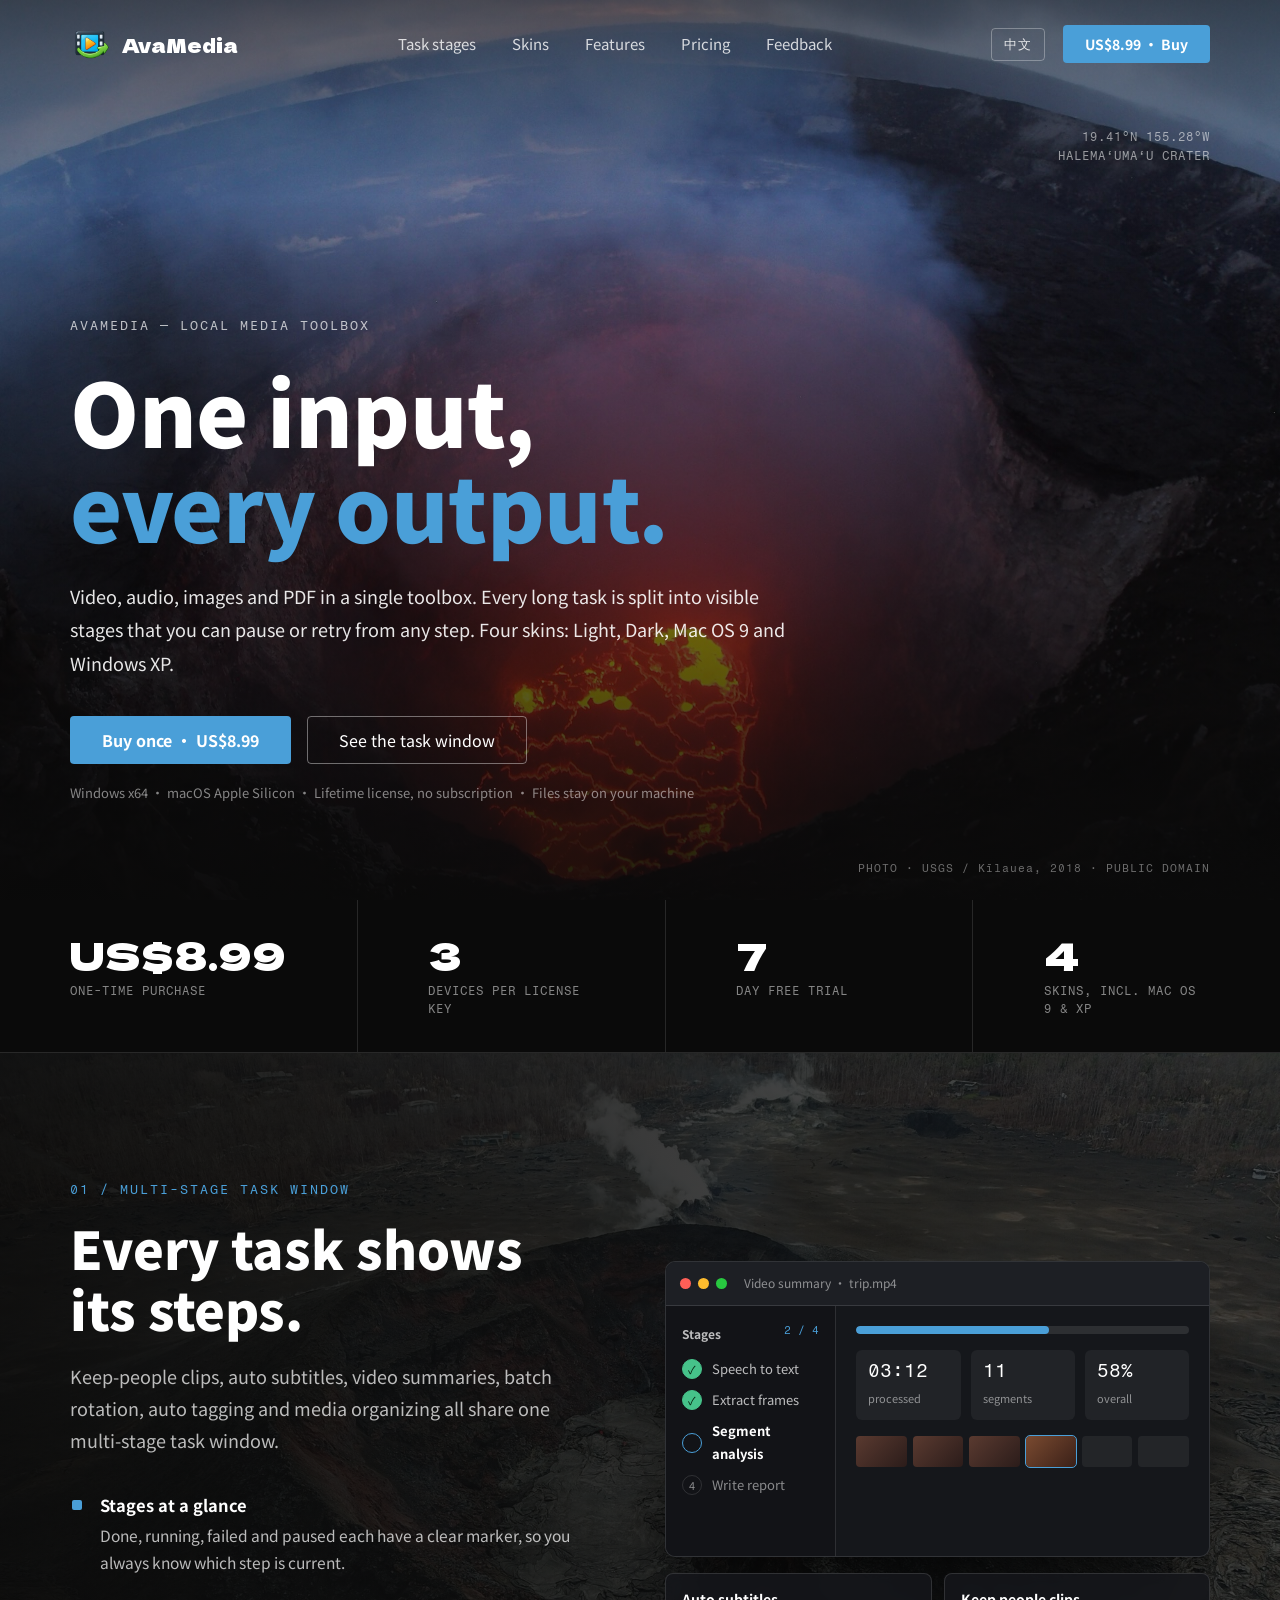
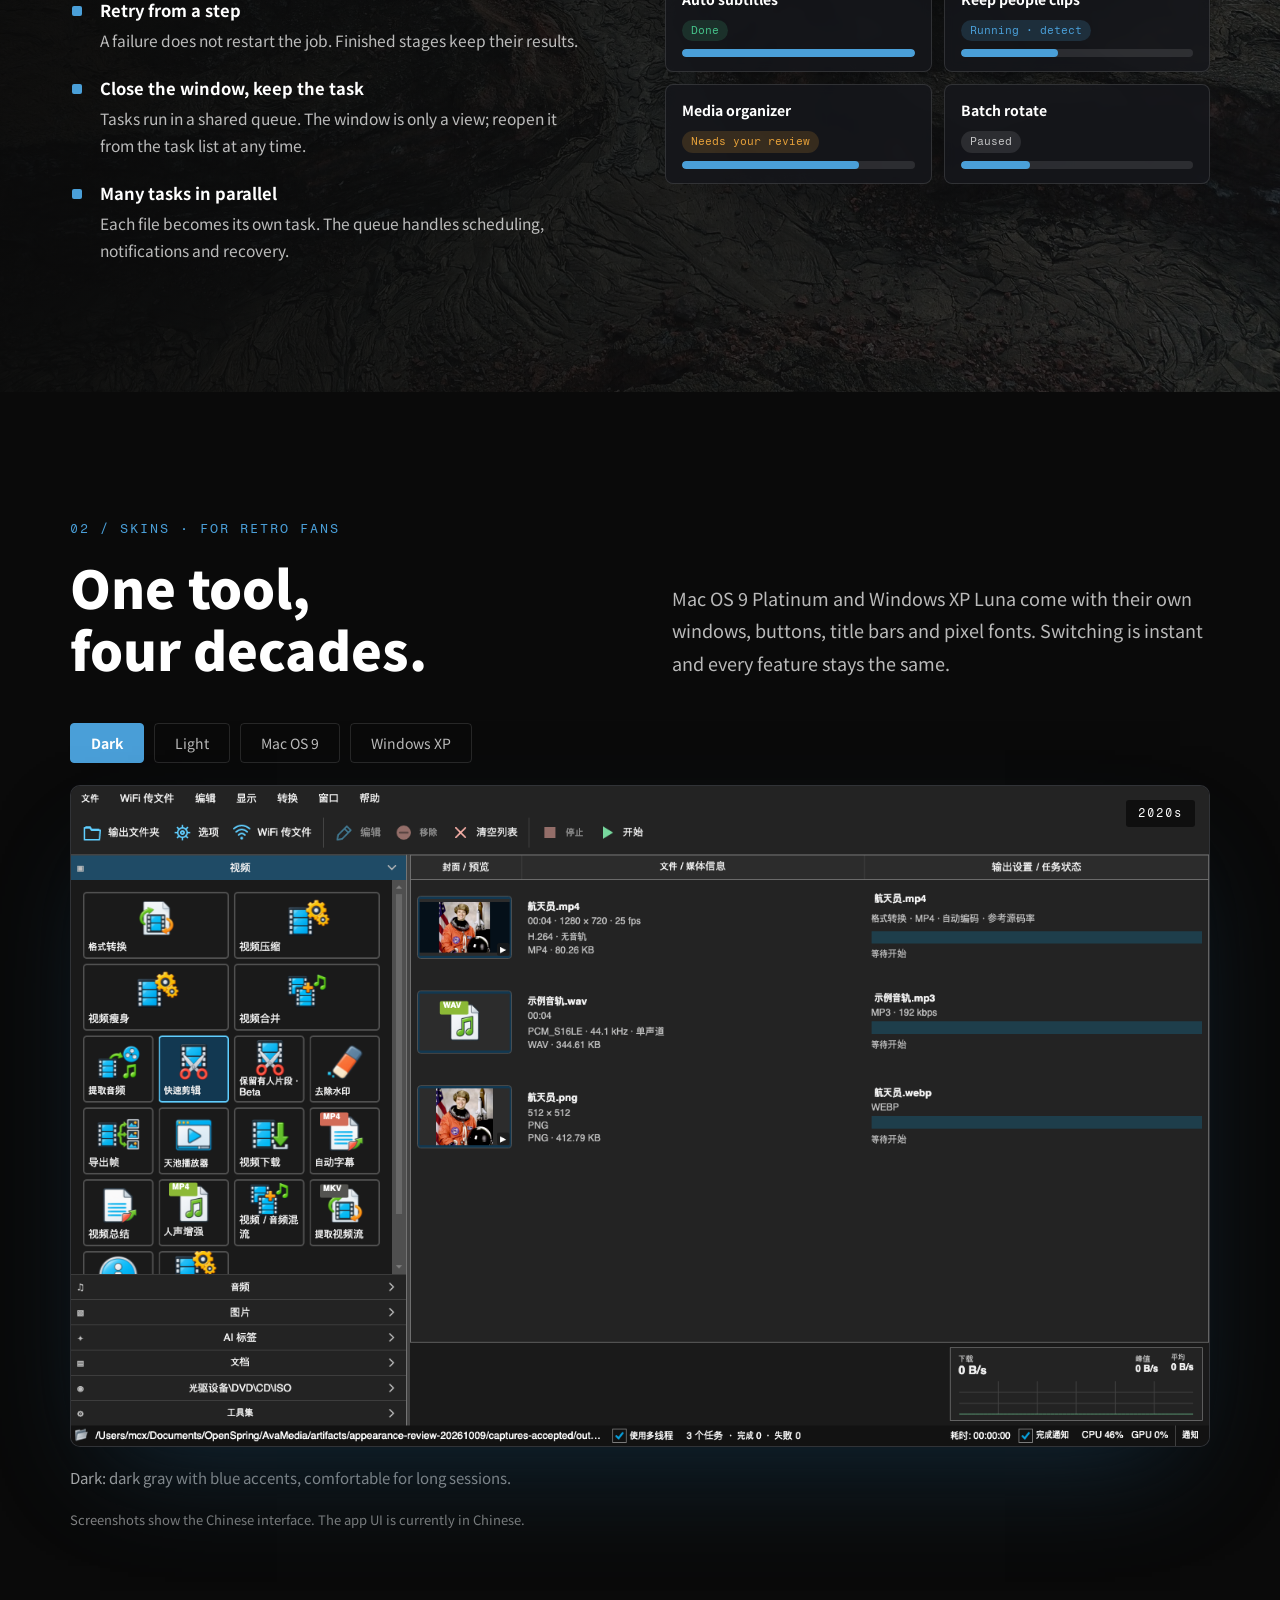
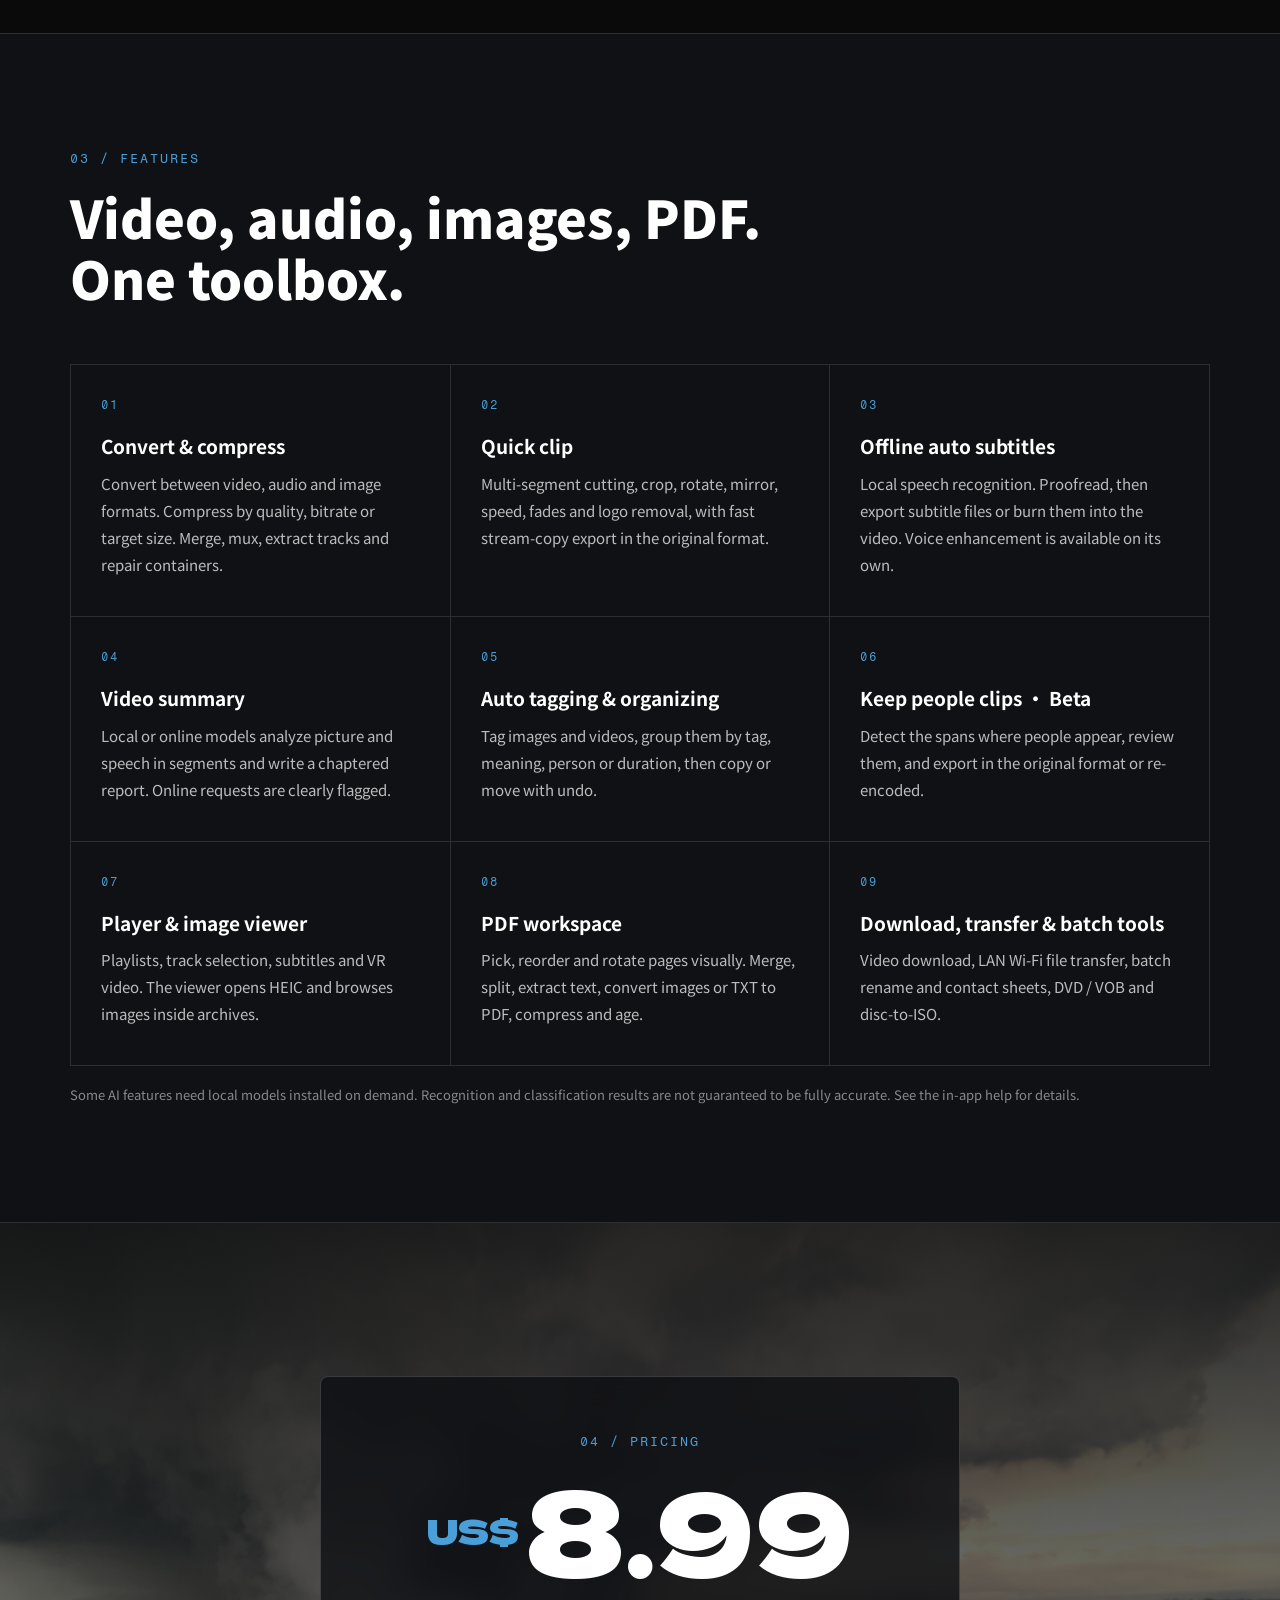
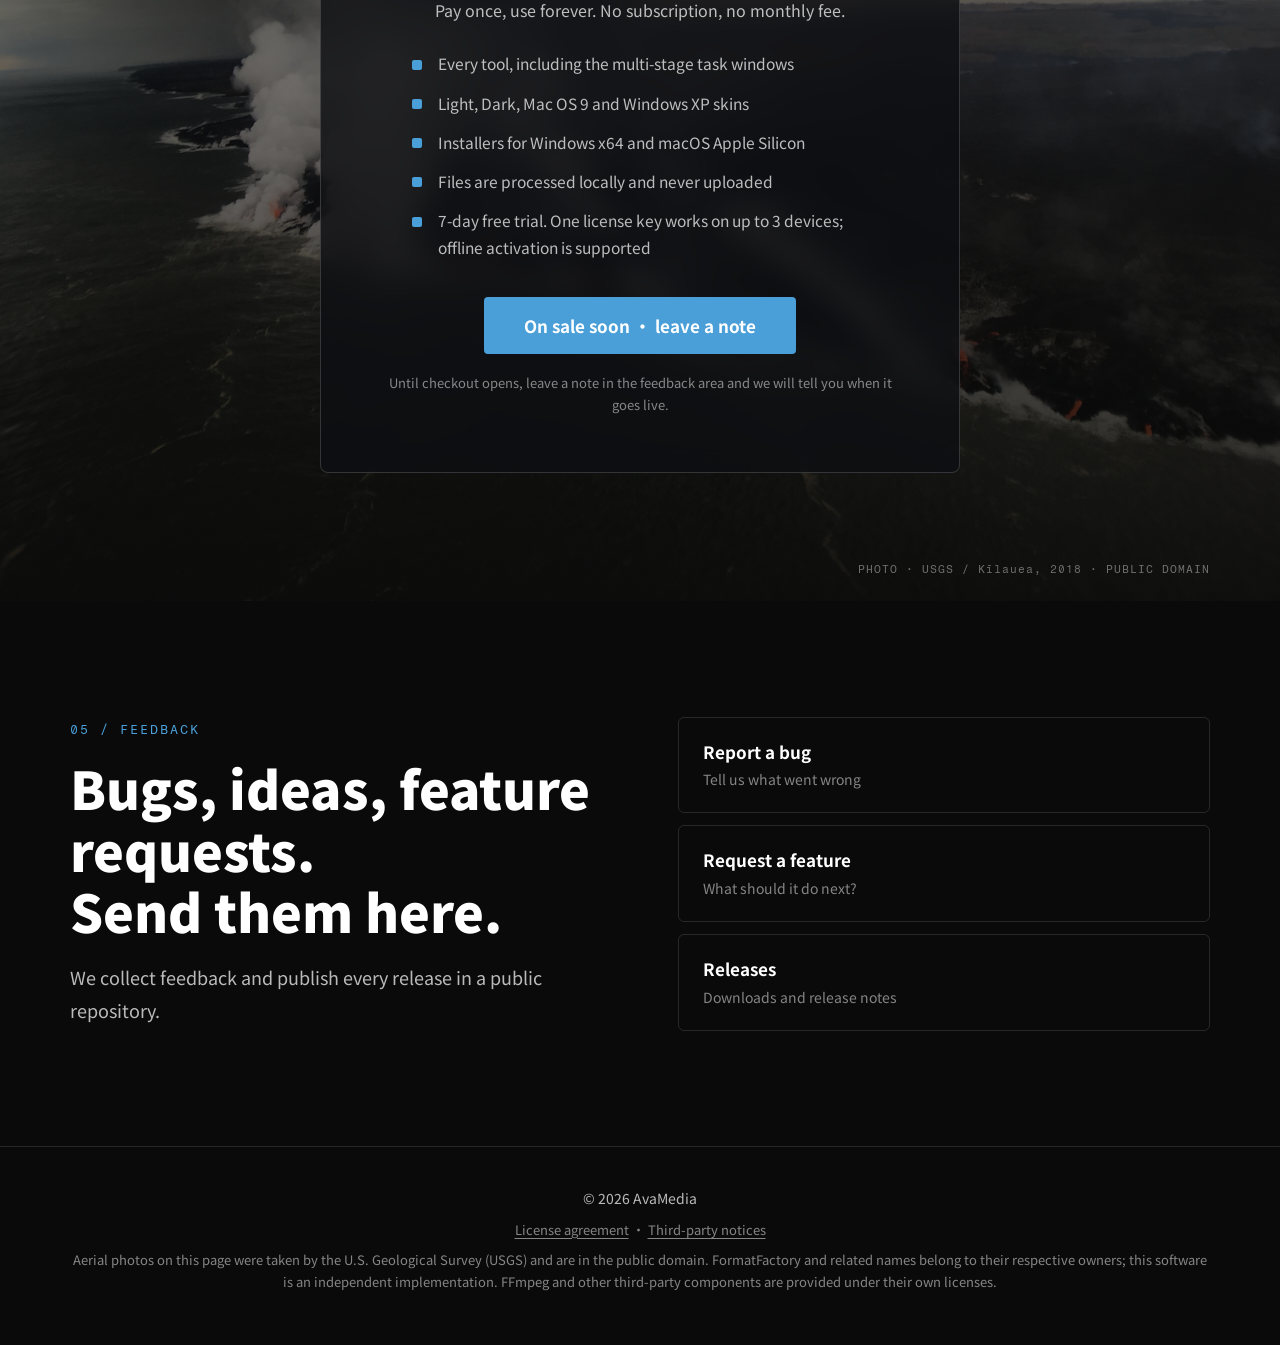
==== site/en/index.html @ 8e28cc76 "feat(site): add English page, language switch and Pages deploy notes Co-Authored-By: Claude Sonnet 5" ====
<!doctype html>
<html lang="en">
<head>
<meta charset="utf-8">
<meta name="viewport" content="width=device-width, initial-scale=1">
<meta name="theme-color" content="#0a0a0a">
<title>AvaMedia — A local media toolbox with multi-stage task windows and retro skins</title>
<meta name="description" content="Video, audio, image and PDF tools in one app. Every long task is a multi-stage window you can pause and retry. Four skins: Light, Dark, Mac OS 9 and Windows XP. One-time purchase, US$8.99.">
<meta property="og:title" content="AvaMedia — local media toolbox">
<meta property="og:description" content="Multi-stage task windows and four retro-friendly skins. One-time purchase, US$8.99.">
<meta property="og:locale" content="en_US">
<meta property="og:image" content="../media/volcano-crater.jpg">
<link rel="icon" type="image/png" href="../media/app-128.png">
<link rel="canonical" href="https://ava.xpai.uk/en/">
<link rel="alternate" hreflang="zh-CN" href="https://ava.xpai.uk/">
<link rel="alternate" hreflang="en" href="https://ava.xpai.uk/en/">
<link rel="alternate" hreflang="x-default" href="https://ava.xpai.uk/en/">
<link rel="preconnect" href="https://fonts.googleapis.com">
<link rel="preconnect" href="https://fonts.gstatic.com" crossorigin>
<link href="https://fonts.googleapis.com/css2?family=Dela+Gothic+One&family=Fragment+Mono&family=Noto+Sans+SC:wght@300..900&display=swap" rel="stylesheet">
<link rel="stylesheet" href="../style.css">
<script>document.documentElement.classList.add("js")</script>
</head>
<body class="en">

<header class="nav" id="nav">
  <a class="brand" href="#top" aria-label="AvaMedia">
    <img src="../media/app-128.png" width="40" height="40" alt="">
    <span>AvaMedia</span>
  </a>
  <nav aria-label="Main">
    <a href="#stages">Task stages</a>
    <a href="#skins">Skins</a>
    <a href="#features">Features</a>
    <a href="#buy">Pricing</a>
    <a href="#feedback">Feedback</a>
  </nav>
  <div class="nav-right"><a class="lang" href="../" data-lang="zh" hreflang="zh-CN" lang="zh-CN">中文</a><a class="btn small" href="#buy" data-buy>US$8.99 · Buy</a></div>
</header>

<main id="top">

<section class="hero" aria-labelledby="hero-title">
  <div class="hero-photo" role="img" aria-label="Aerial view of a lava lake inside Kīlauea's summit crater, Hawaii"></div>
  <div class="hero-scrim"></div>
  <p class="hero-coord" aria-hidden="true">19.41°N 155.28°W<br>HALEMA‘UMA‘U CRATER</p>
  <div class="hero-content">
    <p class="kicker">AVAMEDIA — LOCAL MEDIA TOOLBOX</p>
    <h1 id="hero-title">One input,<br><em>every output.</em></h1>
    <p class="hero-sub">Video, audio, images and PDF in a single toolbox. Every long task is split into visible stages that you can pause or retry from any step. Four skins: Light, Dark, Mac OS 9 and Windows XP.</p>
    <div class="cta">
      <a class="btn" href="#buy" data-buy>Buy once · US$8.99</a>
      <a class="btn ghost" href="#stages">See the task window</a>
    </div>
    <p class="fine">Windows x64 · macOS Apple Silicon · Lifetime license, no subscription · Files stay on your machine</p>
  </div>
  <p class="credit">PHOTO · USGS / Kīlauea, 2018 · PUBLIC DOMAIN</p>
</section>

<div class="facts" role="list">
  <div role="listitem"><b>US$8.99</b><span>ONE-TIME PURCHASE</span></div>
  <div role="listitem"><b>3</b><span>DEVICES PER LICENSE KEY</span></div>
  <div role="listitem"><b>7</b><span>DAY FREE TRIAL</span></div>
  <div role="listitem"><b>4</b><span>SKINS, INCL. MAC OS 9 &amp; XP</span></div>
</div>

<section id="stages" class="stages" aria-labelledby="stages-title">
  <div class="stages-photo" aria-hidden="true"></div>
  <div class="stages-scrim" aria-hidden="true"></div>
  <div class="wrap stages-grid">
    <div class="reveal">
      <p class="label">01 / Multi-stage task window</p>
      <h2 id="stages-title">Every task shows<br>its steps.</h2>
      <p class="lead">Keep-people clips, auto subtitles, video summaries, batch rotation, auto tagging and media organizing all share one multi-stage task window.</p>
      <ul class="ticks">
        <li><b>Stages at a glance</b>Done, running, failed and paused each have a clear marker, so you always know which step is current.</li>
        <li><b>Retry from a step</b>A failure does not restart the job. Finished stages keep their results.</li>
        <li><b>Close the window, keep the task</b>Tasks run in a shared queue. The window is only a view; reopen it from the task list at any time.</li>
        <li><b>Many tasks in parallel</b>Each file becomes its own task. The queue handles scheduling, notifications and recovery.</li>
      </ul>
    </div>
    <div class="reveal" aria-hidden="true">
      <div class="win dark-win">
        <div class="titlebar"><i></i><i></i><i></i><span>Video summary · trip.mp4</span></div>
        <div class="win-body">
          <aside>
            <b>Stages <em>2 / 4</em></b>
            <ol>
              <li class="done"><span>✓</span>Speech to text</li>
              <li class="done"><span>✓</span>Extract frames</li>
              <li class="run"><span class="spin"></span>Segment analysis</li>
              <li><span>4</span>Write report</li>
            </ol>
          </aside>
          <section>
            <div class="progress"><div style="width:58%"></div></div>
            <div class="stat-row"><div><b>03:12</b><small>processed</small></div><div><b>11</b><small>segments</small></div><div><b>58%</b><small>overall</small></div></div>
            <div class="frames"><i class="d"></i><i class="d"></i><i class="d"></i><i class="r"></i><i></i><i></i></div>
          </section>
        </div>
      </div>
      <div class="queue">
        <div><b>Auto subtitles</b><span class="pill ok">Done</span><div class="progress"><div style="width:100%"></div></div></div>
        <div><b>Keep people clips</b><span class="pill run">Running · detect</span><div class="progress"><div style="width:42%"></div></div></div>
        <div><b>Media organizer</b><span class="pill wait">Needs your review</span><div class="progress"><div style="width:76%"></div></div></div>
        <div><b>Batch rotate</b><span class="pill pause">Paused</span><div class="progress"><div style="width:30%"></div></div></div>
      </div>
    </div>
  </div>
</section>

<section id="skins" class="skins wrap" aria-labelledby="skins-title">
  <div class="skins-head reveal">
    <div>
      <p class="label">02 / Skins · for retro fans</p>
      <h2 id="skins-title">One tool,<br>four decades.</h2>
    </div>
    <p class="lead">Mac OS 9 Platinum and Windows XP Luna come with their own windows, buttons, title bars and pixel fonts. Switching is instant and every feature stays the same.</p>
  </div>
  <div class="tabs" role="tablist" aria-label="Interface skins">
    <button role="tab" id="tab-dark" aria-selected="true" aria-controls="skin-panel" data-skin="dark" data-alt="AvaMedia main window, Dark skin" data-era="2020s" data-cap="Dark: dark gray with blue accents, comfortable for long sessions.">Dark</button>
    <button role="tab" id="tab-light" aria-selected="false" aria-controls="skin-panel" tabindex="-1" data-skin="light" data-alt="AvaMedia main window, Light skin" data-era="2010s" data-cap="Light: a bright, clean modern interface.">Light</button>
    <button role="tab" id="tab-macos9" aria-selected="false" aria-controls="skin-panel" tabindex="-1" data-skin="macos9" data-alt="AvaMedia main window, Mac OS 9 Platinum skin" data-era="1999" data-cap="Mac OS 9 Platinum: striped title bars, square buttons and pixel fonts.">Mac OS 9</button>
    <button role="tab" id="tab-winxp" aria-selected="false" aria-controls="skin-panel" tabindex="-1" data-skin="winxp" data-alt="AvaMedia main window, Windows XP Luna skin" data-era="2001" data-cap="Windows XP Luna: blue title bars and rounded buttons.">Windows XP</button>
  </div>
  <div class="shot reveal" id="skin-panel" role="tabpanel" aria-labelledby="tab-dark" tabindex="0">
    <span class="era" id="skin-era">2020s</span>
    <img id="skin-img" src="../media/main-dark.png" width="1440" height="836" alt="AvaMedia main window, Dark skin" loading="lazy">
  </div>
  <p class="caption" id="skin-cap" aria-live="polite">Dark: dark gray with blue accents, comfortable for long sessions.</p>
  <p class="fine">Screenshots show the Chinese interface. The app UI is currently in Chinese.</p>
</section>

<section id="features" class="features" aria-labelledby="features-title">
  <div class="wrap">
    <div class="reveal">
      <p class="label">03 / Features</p>
      <h2 id="features-title">Video, audio, images, PDF.<br>One toolbox.</h2>
    </div>
    <div class="grid">
      <article class="reveal"><span>01</span><h3>Convert &amp; compress</h3><p>Convert between video, audio and image formats. Compress by quality, bitrate or target size. Merge, mux, extract tracks and repair containers.</p></article>
      <article class="reveal"><span>02</span><h3>Quick clip</h3><p>Multi-segment cutting, crop, rotate, mirror, speed, fades and logo removal, with fast stream-copy export in the original format.</p></article>
      <article class="reveal"><span>03</span><h3>Offline auto subtitles</h3><p>Local speech recognition. Proofread, then export subtitle files or burn them into the video. Voice enhancement is available on its own.</p></article>
      <article class="reveal"><span>04</span><h3>Video summary</h3><p>Local or online models analyze picture and speech in segments and write a chaptered report. Online requests are clearly flagged.</p></article>
      <article class="reveal"><span>05</span><h3>Auto tagging &amp; organizing</h3><p>Tag images and videos, group them by tag, meaning, person or duration, then copy or move with undo.</p></article>
      <article class="reveal"><span>06</span><h3>Keep people clips · Beta</h3><p>Detect the spans where people appear, review them, and export in the original format or re-encoded.</p></article>
      <article class="reveal"><span>07</span><h3>Player &amp; image viewer</h3><p>Playlists, track selection, subtitles and VR video. The viewer opens HEIC and browses images inside archives.</p></article>
      <article class="reveal"><span>08</span><h3>PDF workspace</h3><p>Pick, reorder and rotate pages visually. Merge, split, extract text, convert images or TXT to PDF, compress and age.</p></article>
      <article class="reveal"><span>09</span><h3>Download, transfer &amp; batch tools</h3><p>Video download, LAN Wi-Fi file transfer, batch rename and contact sheets, DVD / VOB and disc-to-ISO.</p></article>
    </div>
    <p class="fine">Some AI features need local models installed on demand. Recognition and classification results are not guaranteed to be fully accurate. See the in-app help for details.</p>
  </div>
</section>

<section id="buy" class="buy" aria-labelledby="buy-title">
  <div class="buy-photo" aria-hidden="true"></div>
  <div class="buy-scrim" aria-hidden="true"></div>
  <div class="wrap">
    <div class="card reveal">
      <p class="label">04 / Pricing</p>
      <h2 id="buy-title" class="sr-only">Pricing</h2>
      <div class="price"><span>US$</span>8.99</div>
      <p class="price-note">Pay once, use forever. No subscription, no monthly fee.</p>
      <ul class="ticks narrow">
        <li>Every tool, including the multi-stage task windows</li>
        <li>Light, Dark, Mac OS 9 and Windows XP skins</li>
        <li>Installers for Windows x64 and macOS Apple Silicon</li>
        <li>Files are processed locally and never uploaded</li>
        <li>7-day free trial. One license key works on up to 3 devices; offline activation is supported</li>
      </ul>
      <div class="cta"><a class="btn big" id="buy-btn" href="https://github.com/mcxen/AvaRelease/issues/new/choose" data-buy>On sale soon · leave a note</a></div>
      <p class="fine">Until checkout opens, leave a note in the feedback area and we will tell you when it goes live.</p>
    </div>
  </div>
  <p class="credit">PHOTO · USGS / Kīlauea, 2018 · PUBLIC DOMAIN</p>
</section>

<section id="feedback" class="feedback wrap" aria-labelledby="feedback-title">
  <div class="reveal">
    <p class="label">05 / Feedback</p>
    <h2 id="feedback-title">Bugs, ideas, feature requests.<br>Send them here.</h2>
    <p class="lead">We collect feedback and publish every release in a public repository.</p>
  </div>
  <div class="links reveal">
    <a href="https://github.com/mcxen/AvaRelease/issues/new?template=bug_report.yml"><b>Report a bug</b><span>Tell us what went wrong</span></a>
    <a href="https://github.com/mcxen/AvaRelease/issues/new?template=feature_request.yml"><b>Request a feature</b><span>What should it do next?</span></a>
    <a href="https://github.com/mcxen/AvaRelease/releases"><b>Releases</b><span>Downloads and release notes</span></a>
  </div>
</section>

</main>

<footer>
  <p>© 2026 AvaMedia</p>
  <p class="fine"><a href="https://github.com/mcxen/AvaRelease/blob/main/EULA.md">License agreement</a> · <a href="https://github.com/mcxen/AvaRelease/blob/main/THIRD-PARTY-NOTICES.md">Third-party notices</a></p>
  <p class="fine">Aerial photos on this page were taken by the U.S. Geological Survey (USGS) and are in the public domain. FormatFactory and related names belong to their respective owners; this software is an independent implementation. FFmpeg and other third-party components are provided under their own licenses.</p>
</footer>

<script src="../site.js"></script>
</body>
</html>
---- site/style.css ----
:root{
  --bg:#0a0a0a;--bg2:#101114;--panel:#15171b;--line:rgba(255,255,255,.12);
  --text:#fff;--sub:rgba(255,255,255,.72);--dim:rgba(255,255,255,.5);
  --accent:#4a9fd8;--accent-d:#3b86bb;--ok:#46c28a;--warn:#e8a23a;
  --sans:"Noto Sans SC",-apple-system,BlinkMacSystemFont,"PingFang SC","Hiragino Sans GB","Microsoft YaHei",system-ui,sans-serif;
  --mono:"Fragment Mono",ui-monospace,"SF Mono",Menlo,Consolas,monospace;
  --display:"Dela Gothic One","Noto Sans SC",system-ui,sans-serif;
  --gutter:clamp(20px,5.5vw,80px);
}
*{box-sizing:border-box}
html{scroll-behavior:smooth;scroll-padding-top:72px}
body{margin:0;background:var(--bg);color:var(--text);font:16px/1.7 var(--sans);-webkit-font-smoothing:antialiased}
a{color:inherit;text-decoration:none}
img{max-width:100%;display:block}
.sr-only{position:absolute;width:1px;height:1px;overflow:hidden;clip:rect(0 0 0 0);white-space:nowrap}
.wrap{max-width:1280px;margin:0 auto;padding:0 var(--gutter)}
h1,h2,h3,p,ul,ol{margin:0}
h2{font-size:clamp(30px,4.2vw,52px);line-height:1.18;font-weight:900;letter-spacing:0}
h3{font-size:19px;line-height:1.4;font-weight:700}
.label{font:400 13px/1.4 var(--mono);letter-spacing:2px;color:var(--accent);text-transform:uppercase;margin-bottom:18px}
.lead{font-size:18px;line-height:1.8;color:var(--sub);margin-top:20px;max-width:640px}
.fine{font-size:13px;line-height:1.7;color:var(--dim);margin-top:18px}
.fine a{text-decoration:underline;text-underline-offset:3px}
a:focus-visible,button:focus-visible{outline:2px solid var(--accent);outline-offset:3px}

/* buttons */
.btn{display:inline-flex;align-items:center;justify-content:center;gap:8px;padding:16px 32px;border-radius:4px;background:var(--accent);color:#fff;font:700 16px/1 var(--sans);border:0;cursor:pointer;transition:background .15s,transform .15s}
.btn:hover{background:var(--accent-d)}
.btn:active{transform:translateY(1px)}
.btn.ghost{background:transparent;outline:1px solid rgba(255,255,255,.4);outline-offset:-1px;font-weight:400}
.btn.ghost:hover{background:rgba(255,255,255,.1)}
.btn.small{padding:12px 22px;font-size:14px}
.btn.big{padding:20px 40px;font-size:17px}
.cta{display:flex;flex-wrap:wrap;gap:16px;margin-top:36px}

/* nav */
.nav{position:fixed;inset:0 0 auto 0;z-index:20;height:88px;display:flex;align-items:center;justify-content:space-between;gap:24px;padding:0 var(--gutter);transition:background .25s,height .25s,backdrop-filter .25s}
.nav.solid{height:68px;background:rgba(10,10,10,.82);backdrop-filter:blur(14px);-webkit-backdrop-filter:blur(14px);border-bottom:1px solid var(--line)}
.brand{display:flex;align-items:center;gap:12px;font:400 19px/1 var(--display)}
.brand img{border-radius:9px}
.nav nav{display:flex;gap:36px}
.nav-right{display:flex;align-items:center;gap:18px}
.lang{font:400 13px/1 var(--mono);letter-spacing:1px;padding:9px 12px;border:1px solid rgba(255,255,255,.3);border-radius:4px;color:rgba(255,255,255,.85);transition:background .15s}
.lang:hover{background:rgba(255,255,255,.12)}
.nav nav a{font-size:15px;color:rgba(255,255,255,.8);transition:color .15s}
.nav nav a:hover{color:#fff}

/* hero */
.hero{position:relative;min-height:max(100vh,720px);display:flex;align-items:flex-end;overflow:hidden;isolation:isolate}
.hero-photo{position:absolute;inset:0;z-index:-3;background:#1a1114 url("media/volcano-crater.jpg") center 60%/cover no-repeat;animation:drift 28s ease-in-out infinite alternate}
.hero-scrim{position:absolute;inset:0;z-index:-2;background:linear-gradient(180deg,rgba(10,10,10,.55) 0%,rgba(10,10,10,0) 22%,rgba(10,10,10,.4) 50%,rgba(10,10,10,.92) 100%)}
@keyframes drift{from{transform:scale(1.04)}to{transform:scale(1.12) translate(-1.2%,-1%)}}
.hero-content{width:100%;max-width:1280px;margin:0 auto;padding:140px var(--gutter) 96px}
.kicker{font:400 13px/1.5 var(--mono);letter-spacing:2px;color:rgba(255,255,255,.7)}
.en .hero h1{font-size:clamp(44px,7.4vw,88px);line-height:1.08;letter-spacing:-.5px}
.hero h1{margin-top:26px;font-size:clamp(46px,8vw,92px);line-height:1.12;font-weight:900}
.hero h1 em{font-style:normal;color:var(--accent)}
.hero-sub{margin-top:28px;max-width:720px;font-size:18px;line-height:1.85;color:rgba(255,255,255,.9)}
.hero-coord{position:absolute;top:128px;right:var(--gutter);text-align:right;font:400 12px/1.6 var(--mono);color:rgba(255,255,255,.55);letter-spacing:1px}
.credit{position:absolute;right:var(--gutter);bottom:24px;font:400 11px/1.4 var(--mono);letter-spacing:1px;color:rgba(255,255,255,.4)}

/* facts */
.facts{display:grid;grid-template-columns:repeat(4,1fr);border-bottom:1px solid var(--line);background:var(--bg)}
.facts>div{padding:34px var(--gutter);border-left:1px solid var(--line);display:flex;flex-direction:column;gap:6px}
.facts>div:first-child{border-left:0}
.facts b{font:400 clamp(26px,3vw,38px)/1.1 var(--display);color:#fff}
.facts span{font:400 12px/1.5 var(--mono);letter-spacing:1px;color:var(--dim)}

/* stages */
.stages{position:relative;padding:clamp(80px,10vw,150px) 0;overflow:hidden;isolation:isolate}
.stages-photo{position:absolute;inset:0;z-index:-2;background:#201a18 url("media/volcano-cone.jpg") center/cover no-repeat}
.stages-scrim{position:absolute;inset:0;z-index:-1;background:linear-gradient(90deg,rgba(10,10,10,.94) 0%,rgba(10,10,10,.82) 45%,rgba(10,10,10,.66) 100%)}
.stages-grid{display:grid;grid-template-columns:1fr 1.05fr;gap:clamp(36px,6vw,88px);align-items:center}
.ticks{list-style:none;padding:0;margin-top:34px;display:grid;gap:20px}
.ticks li{position:relative;padding-left:30px;color:var(--sub);font-size:15.5px;line-height:1.75}
.ticks li::before{content:"";position:absolute;left:2px;top:.62em;width:10px;height:10px;border-radius:2px;background:var(--accent)}
.ticks b{display:block;color:#fff;font-size:16.5px;margin-bottom:2px}
.ticks.narrow{gap:12px;margin-top:26px}
.ticks.narrow li{padding-left:28px}

/* css window mock */
.win{border-radius:10px;overflow:hidden;background:var(--panel);border:1px solid var(--line);box-shadow:0 40px 90px -30px rgba(0,0,0,.9)}
.titlebar{display:flex;align-items:center;gap:7px;padding:11px 14px;background:#1d1f24;border-bottom:1px solid var(--line);font-size:12px;color:var(--dim)}
.titlebar i{width:11px;height:11px;border-radius:50%;background:#ff5f57}
.titlebar i:nth-child(2){background:#febc2e}
.titlebar i:nth-child(3){background:#28c840}
.titlebar span{margin-left:10px}
.win-body{display:grid;grid-template-columns:170px 1fr;min-height:250px}
.win-body aside{padding:18px 16px;border-right:1px solid var(--line);background:#121317}
.win-body aside b{display:flex;justify-content:space-between;font-size:12px;color:var(--sub);margin-bottom:14px}
.win-body aside em{font:400 11px var(--mono);font-style:normal;color:var(--accent)}
.win-body ol{list-style:none;padding:0;display:grid;gap:9px}
.win-body li{display:flex;align-items:center;gap:10px;font-size:13px;color:var(--dim)}
.win-body li span{flex:none;width:20px;height:20px;border-radius:50%;display:grid;place-items:center;font-size:11px;border:1px solid var(--line)}
.win-body li.done{color:var(--sub)}
.win-body li.done span{background:var(--ok);border-color:var(--ok);color:#06210f}
.win-body li.run{color:#fff;font-weight:700}
.win-body li.run span{border-color:var(--accent)}
.spin{width:10px;height:10px;border:2px solid var(--accent);border-top-color:transparent;border-radius:50%;animation:spin 1s linear infinite}
@keyframes spin{to{transform:rotate(360deg)}}
.win-body section{padding:20px;display:grid;gap:16px;align-content:start}
.progress{height:8px;border-radius:99px;background:rgba(255,255,255,.1);overflow:hidden}
.progress div{height:100%;border-radius:99px;background:var(--accent)}
.stat-row{display:grid;grid-template-columns:repeat(3,1fr);gap:10px}
.stat-row div{padding:10px 12px;border-radius:6px;background:rgba(255,255,255,.05)}
.stat-row b{display:block;font:400 19px/1.2 var(--mono)}
.stat-row small{color:var(--dim);font-size:11px}
.frames{display:grid;grid-template-columns:repeat(6,1fr);gap:6px}
.frames i{aspect-ratio:16/10;border-radius:4px;background:rgba(255,255,255,.06)}
.frames i.d{background:linear-gradient(135deg,#5a3a30,#2b1c1a)}
.frames i.r{background:linear-gradient(135deg,#7a4a30,#3a2018);outline:1px solid var(--accent)}
.queue{display:grid;grid-template-columns:1fr 1fr;gap:12px;margin-top:16px}
.queue>div{padding:14px 16px;border-radius:8px;background:rgba(21,23,27,.86);border:1px solid var(--line);display:grid;gap:8px;backdrop-filter:blur(6px);-webkit-backdrop-filter:blur(6px)}
.queue b{font-size:14px}
.pill{justify-self:start;padding:2px 9px;border-radius:99px;font:400 11px/1.6 var(--mono)}
.pill.ok{background:rgba(70,194,138,.16);color:var(--ok)}
.pill.run{background:rgba(74,159,216,.18);color:var(--accent)}
.pill.wait{background:rgba(232,162,58,.16);color:var(--warn)}
.pill.pause{background:rgba(255,255,255,.1);color:var(--sub)}

/* skins */
.skins{padding-top:clamp(80px,10vw,150px);padding-bottom:clamp(60px,8vw,110px)}
.skins-head{display:grid;grid-template-columns:1fr 1fr;gap:clamp(24px,5vw,72px);align-items:end}
.skins-head .lead{margin:0}
.tabs{display:flex;flex-wrap:wrap;gap:10px;margin:44px 0 22px}
.tabs button{font:400 14px/1 var(--sans);color:var(--sub);background:transparent;border:1px solid var(--line);border-radius:4px;padding:12px 20px;cursor:pointer;transition:all .15s}
.tabs button:hover{color:#fff;border-color:rgba(255,255,255,.4)}
.tabs button[aria-selected="true"]{background:var(--accent);border-color:var(--accent);color:#fff;font-weight:700}
.shot{position:relative;border-radius:10px;overflow:hidden;border:1px solid var(--line);box-shadow:0 50px 110px -40px rgba(74,159,216,.28),0 40px 90px -30px #000;background:var(--panel)}
.shot img{width:100%;height:auto}
.era{position:absolute;top:14px;right:14px;z-index:2;padding:5px 12px;border-radius:3px;background:rgba(10,10,10,.78);font:400 12px/1.4 var(--mono);letter-spacing:2px;color:#fff}
.caption{margin-top:18px;color:var(--sub);font-size:15px}

/* features */
.features{padding:clamp(70px,9vw,130px) 0;background:var(--bg2);border-top:1px solid var(--line);border-bottom:1px solid var(--line)}
.grid{display:grid;grid-template-columns:repeat(3,1fr);margin-top:56px;border-top:1px solid var(--line);border-left:1px solid var(--line)}
.grid article{padding:34px 30px 38px;border-right:1px solid var(--line);border-bottom:1px solid var(--line);transition:background .2s}
.grid article:hover{background:rgba(255,255,255,.03)}
.grid span{display:block;font:400 12px/1 var(--mono);letter-spacing:2px;color:var(--accent);margin-bottom:22px}
.grid p{margin-top:10px;color:var(--sub);font-size:15px;line-height:1.8}

/* buy */
.buy{position:relative;padding:clamp(90px,12vw,170px) 0 clamp(80px,10vw,130px);overflow:hidden;isolation:isolate}
.buy-photo{position:absolute;inset:0;z-index:-2;background:#1a1d1f url("media/volcano-coast.jpg") center/cover no-repeat}
.buy-scrim{position:absolute;inset:0;z-index:-1;background:linear-gradient(180deg,rgba(10,10,10,.88) 0%,rgba(10,10,10,.55) 45%,rgba(10,10,10,.9) 100%)}
.card{max-width:640px;margin:0 auto;padding:clamp(30px,5vw,56px);border-radius:8px;background:rgba(14,15,18,.78);border:1px solid rgba(255,255,255,.16);backdrop-filter:blur(14px);-webkit-backdrop-filter:blur(14px);text-align:center}
.card .ticks{text-align:left;max-width:460px;margin-left:auto;margin-right:auto}
.card .cta{justify-content:center}
.price{margin-top:6px;font:400 clamp(72px,12vw,116px)/1 var(--display);letter-spacing:-1px}
.price span{font-size:.3em;vertical-align:.95em;margin-right:6px;color:var(--accent)}
.price-note{margin-top:12px;color:var(--sub)}

/* feedback */
.feedback{display:grid;grid-template-columns:1fr 1fr;gap:clamp(30px,6vw,90px);align-items:center;padding-top:clamp(70px,9vw,130px);padding-bottom:clamp(70px,9vw,130px)}
.links{display:grid;gap:12px}
.links a{display:flex;flex-direction:column;gap:2px;padding:20px 24px;border:1px solid var(--line);border-radius:6px;transition:border-color .15s,background .15s}
.links a:hover{border-color:var(--accent);background:rgba(74,159,216,.08)}
.links b{font-size:17px}
.links span{font-size:14px;color:var(--dim)}

footer{padding:40px var(--gutter) 52px;border-top:1px solid var(--line);text-align:center;color:var(--sub);font-size:14px}
footer .fine{margin-top:8px}

/* reveal (only when JS is on) */
.js .reveal{opacity:0;transform:translateY(22px);transition:opacity .7s ease,transform .7s ease}
.js .reveal.in{opacity:1;transform:none}

@media (max-width:960px){
  .nav nav{display:none}
  .stages-grid,.skins-head,.feedback{grid-template-columns:1fr}
  .grid{grid-template-columns:repeat(2,1fr)}
  .facts{grid-template-columns:repeat(2,1fr)}
  .facts>div:nth-child(3){border-left:0}
  .facts>div:nth-child(n+3){border-top:1px solid var(--line)}
  .hero-coord{display:none}
}
@media (max-width:620px){
  .nav{height:72px}
  .grid{grid-template-columns:1fr}
  .win-body{grid-template-columns:1fr}
  .win-body aside{border-right:0;border-bottom:1px solid var(--line)}
  .queue{grid-template-columns:1fr}
  .btn{padding:15px 24px}
  .hero-content{padding-bottom:84px}
  .hero-photo{background-position:50% 100%}
  .credit{left:var(--gutter);right:auto}
}
@media (prefers-reduced-motion:reduce){
  html{scroll-behavior:auto}
  .hero-photo,.spin{animation:none}
  .js .reveal{opacity:1;transform:none;transition:none}
}
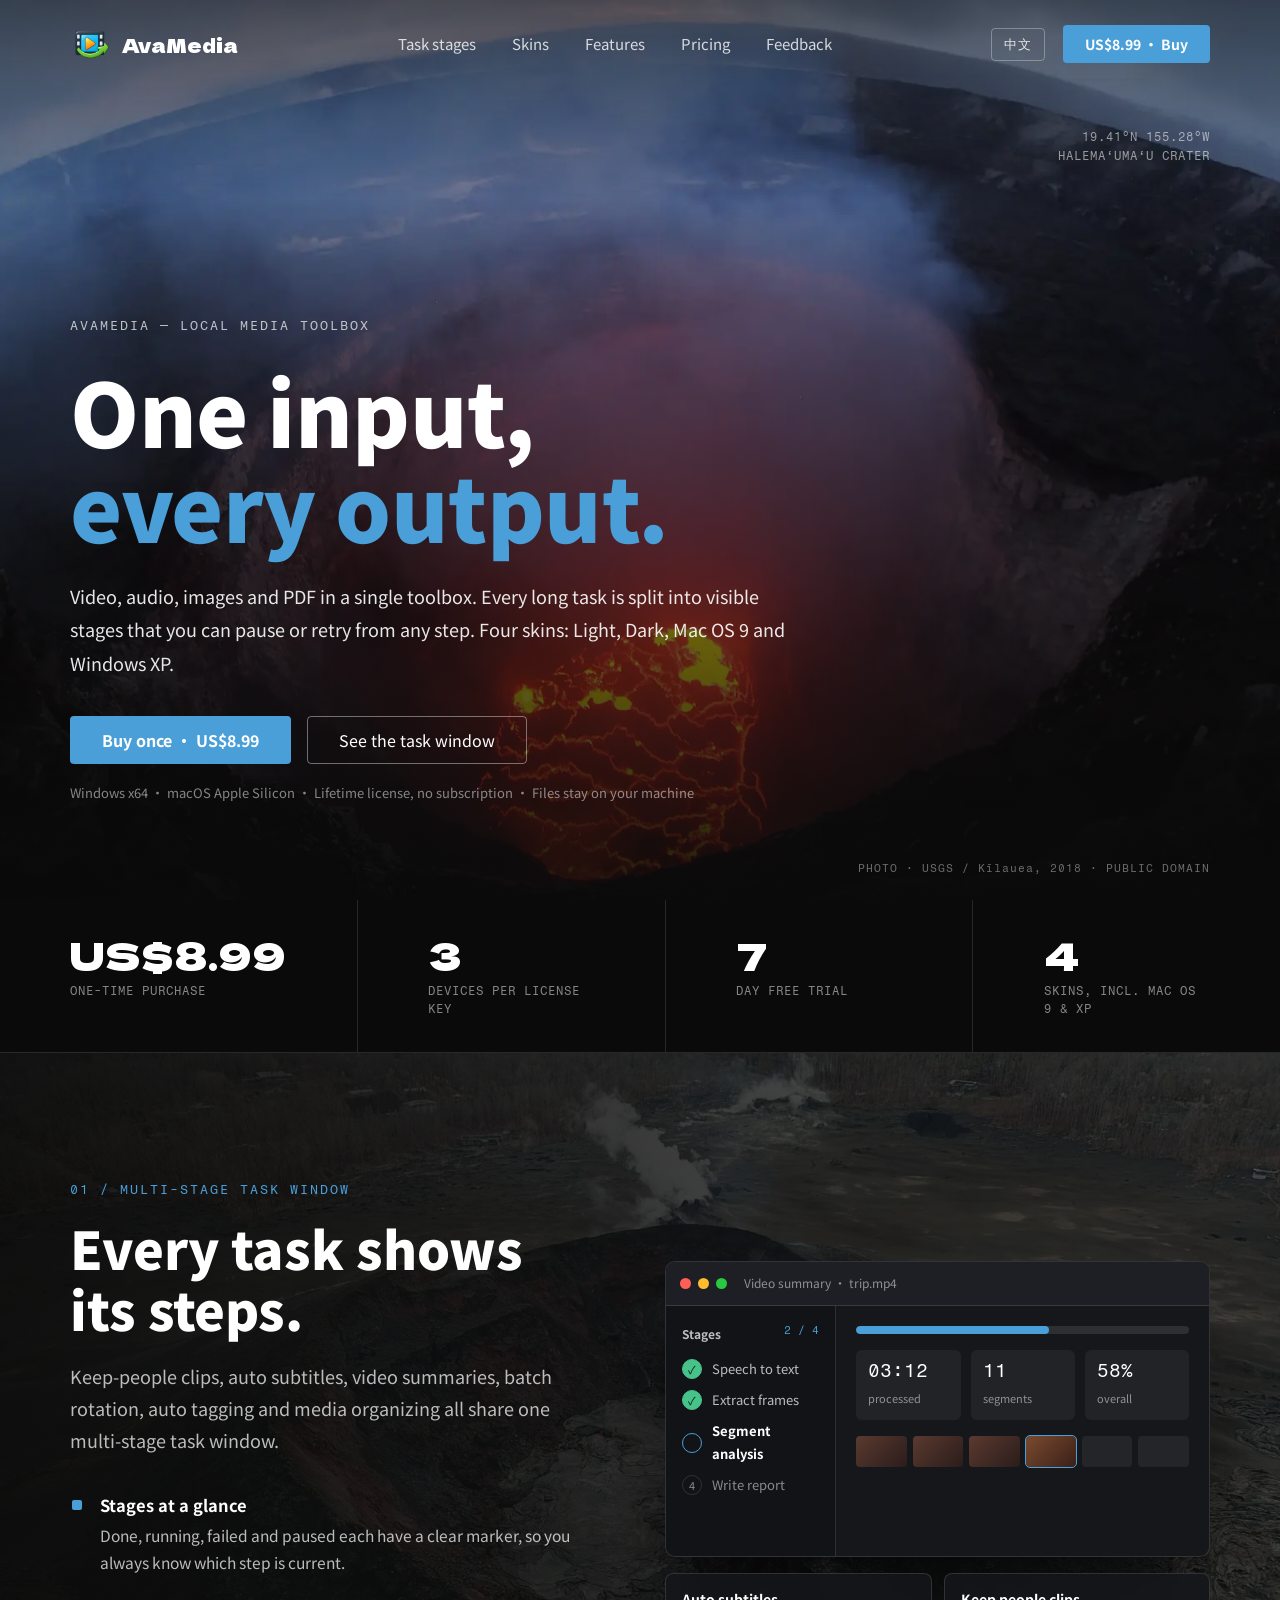
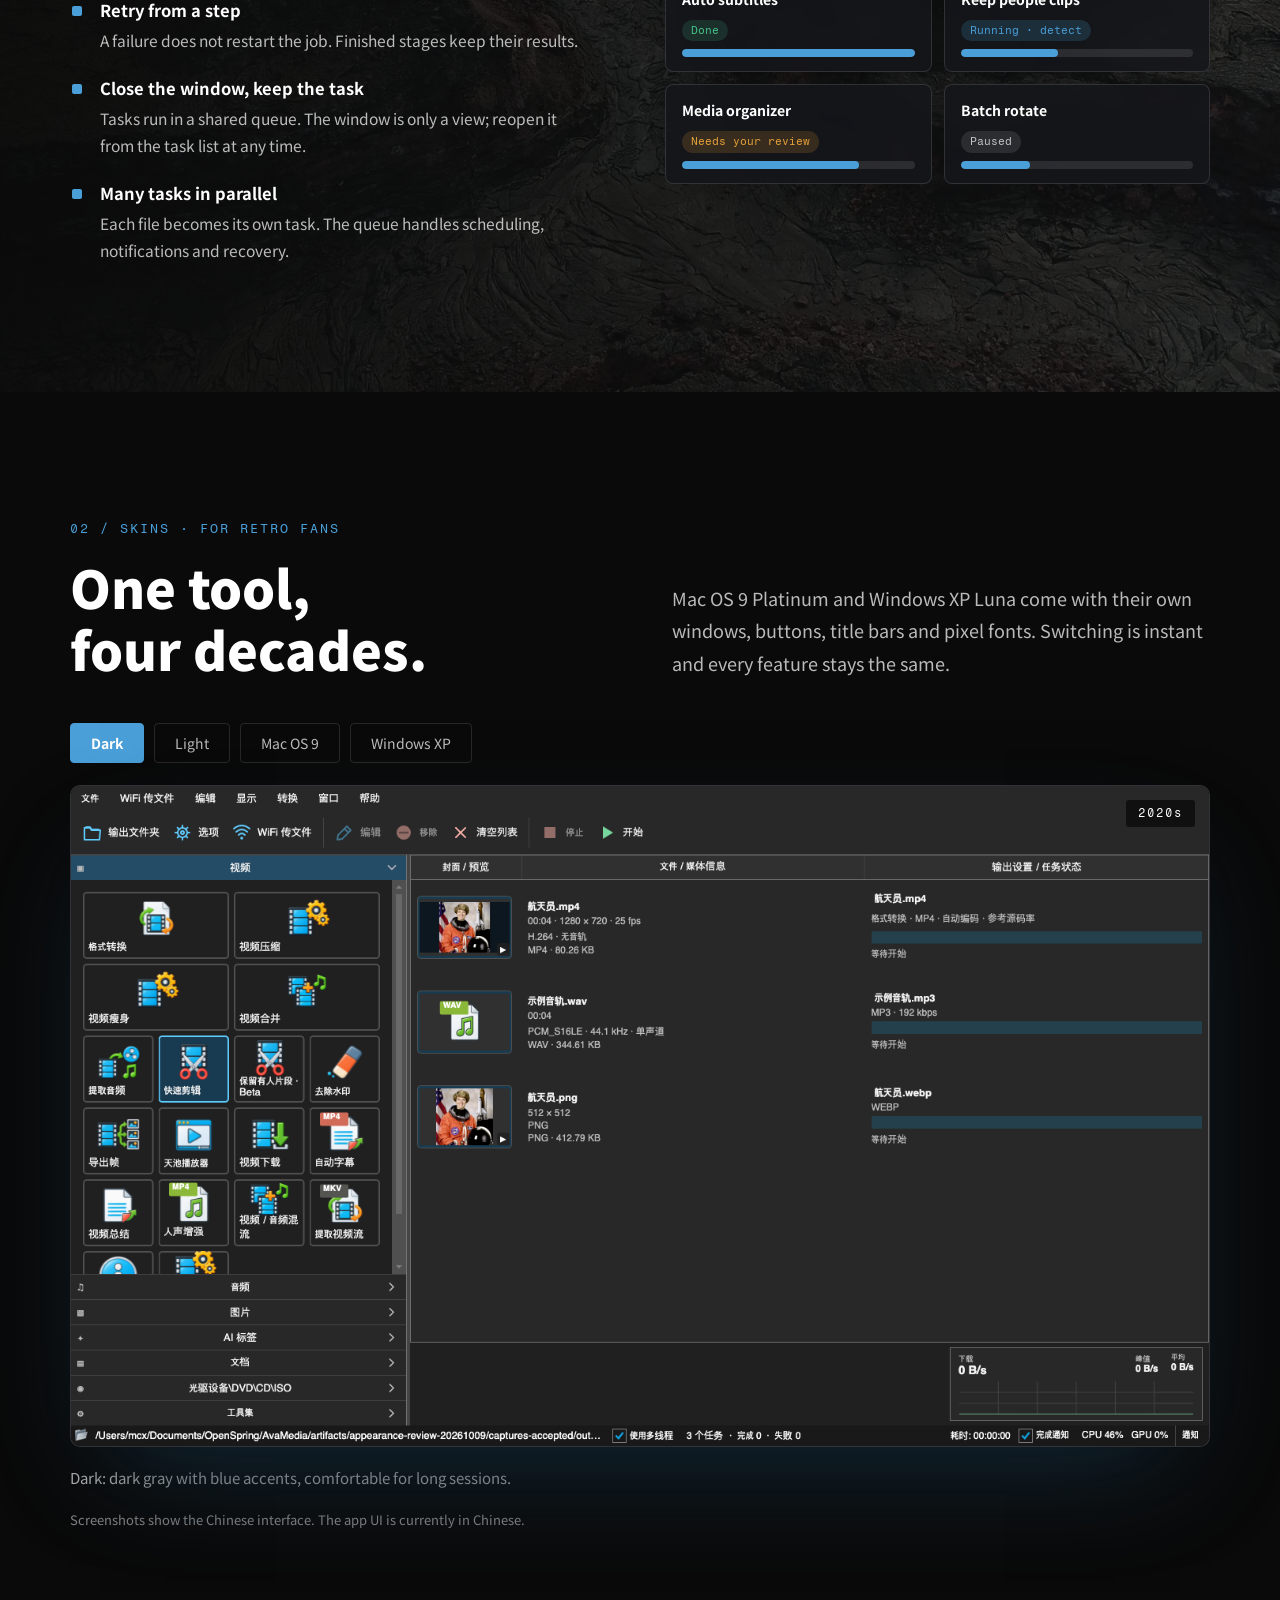
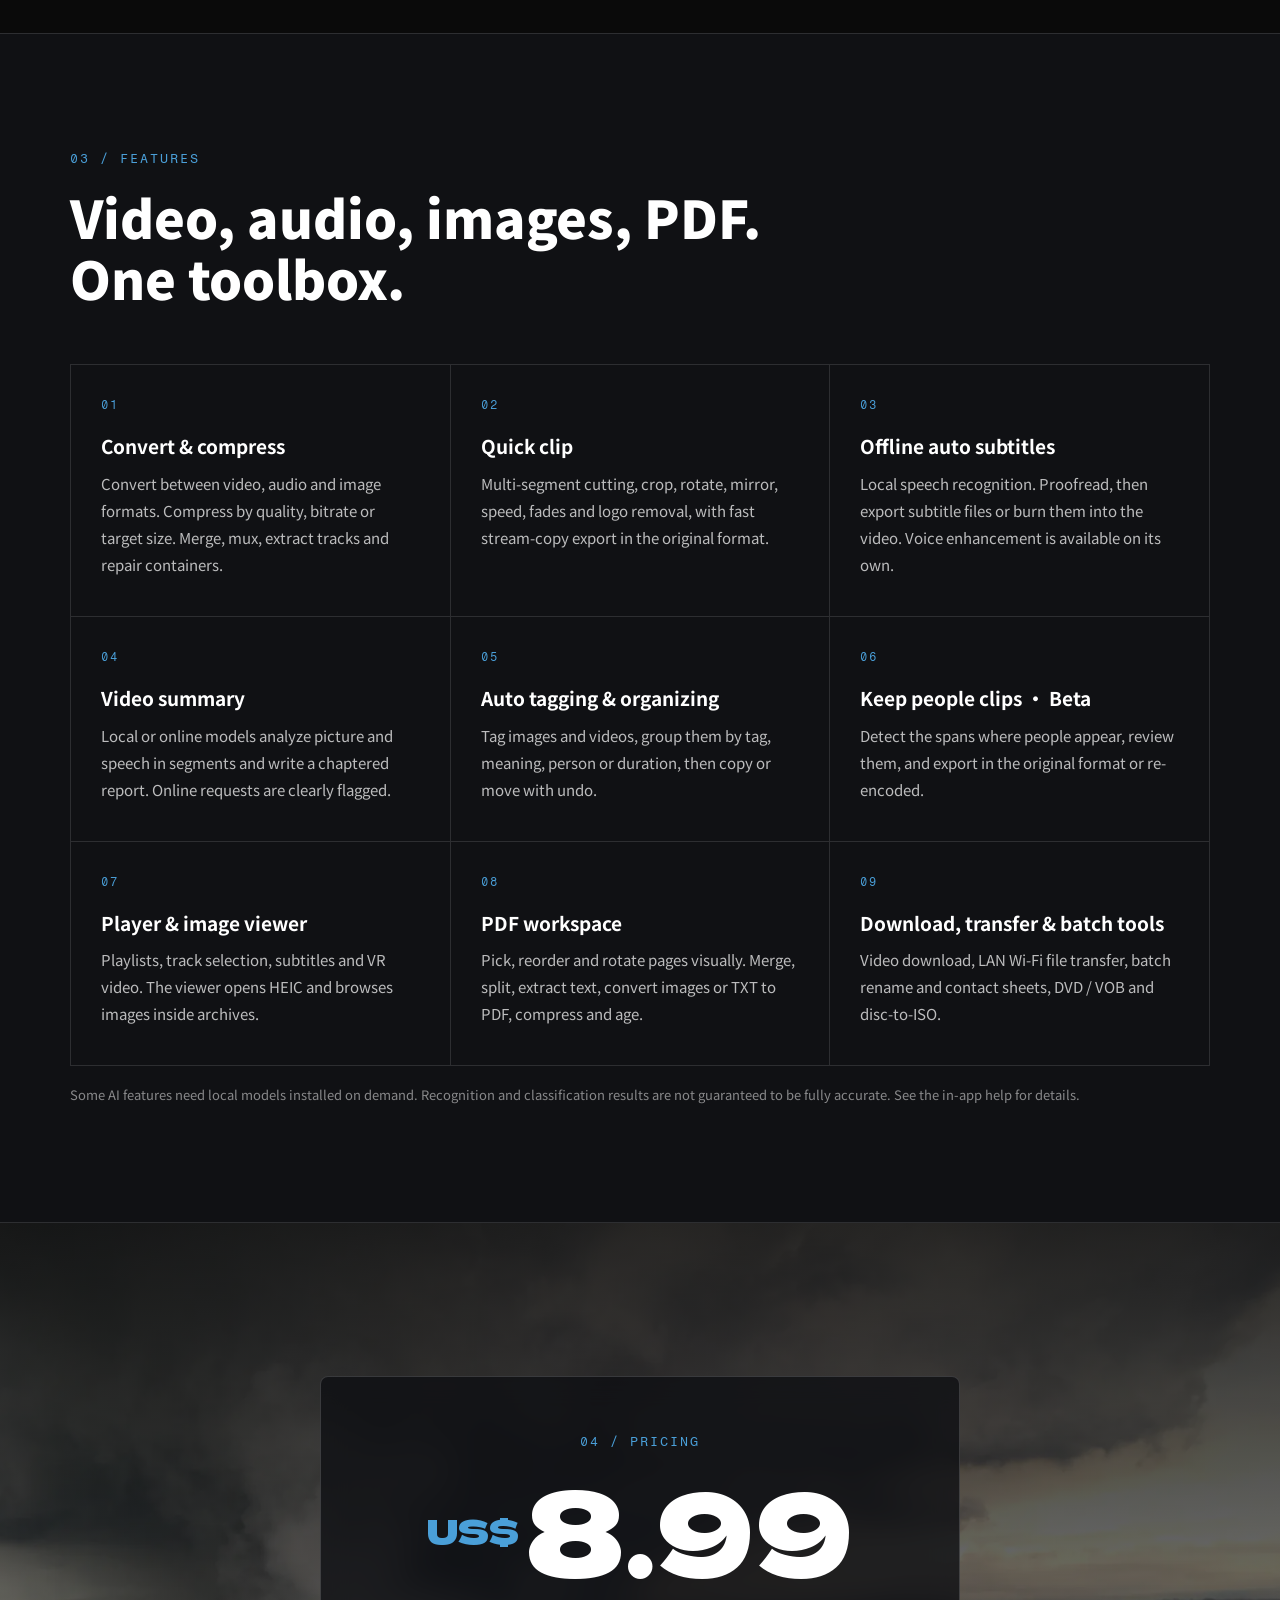
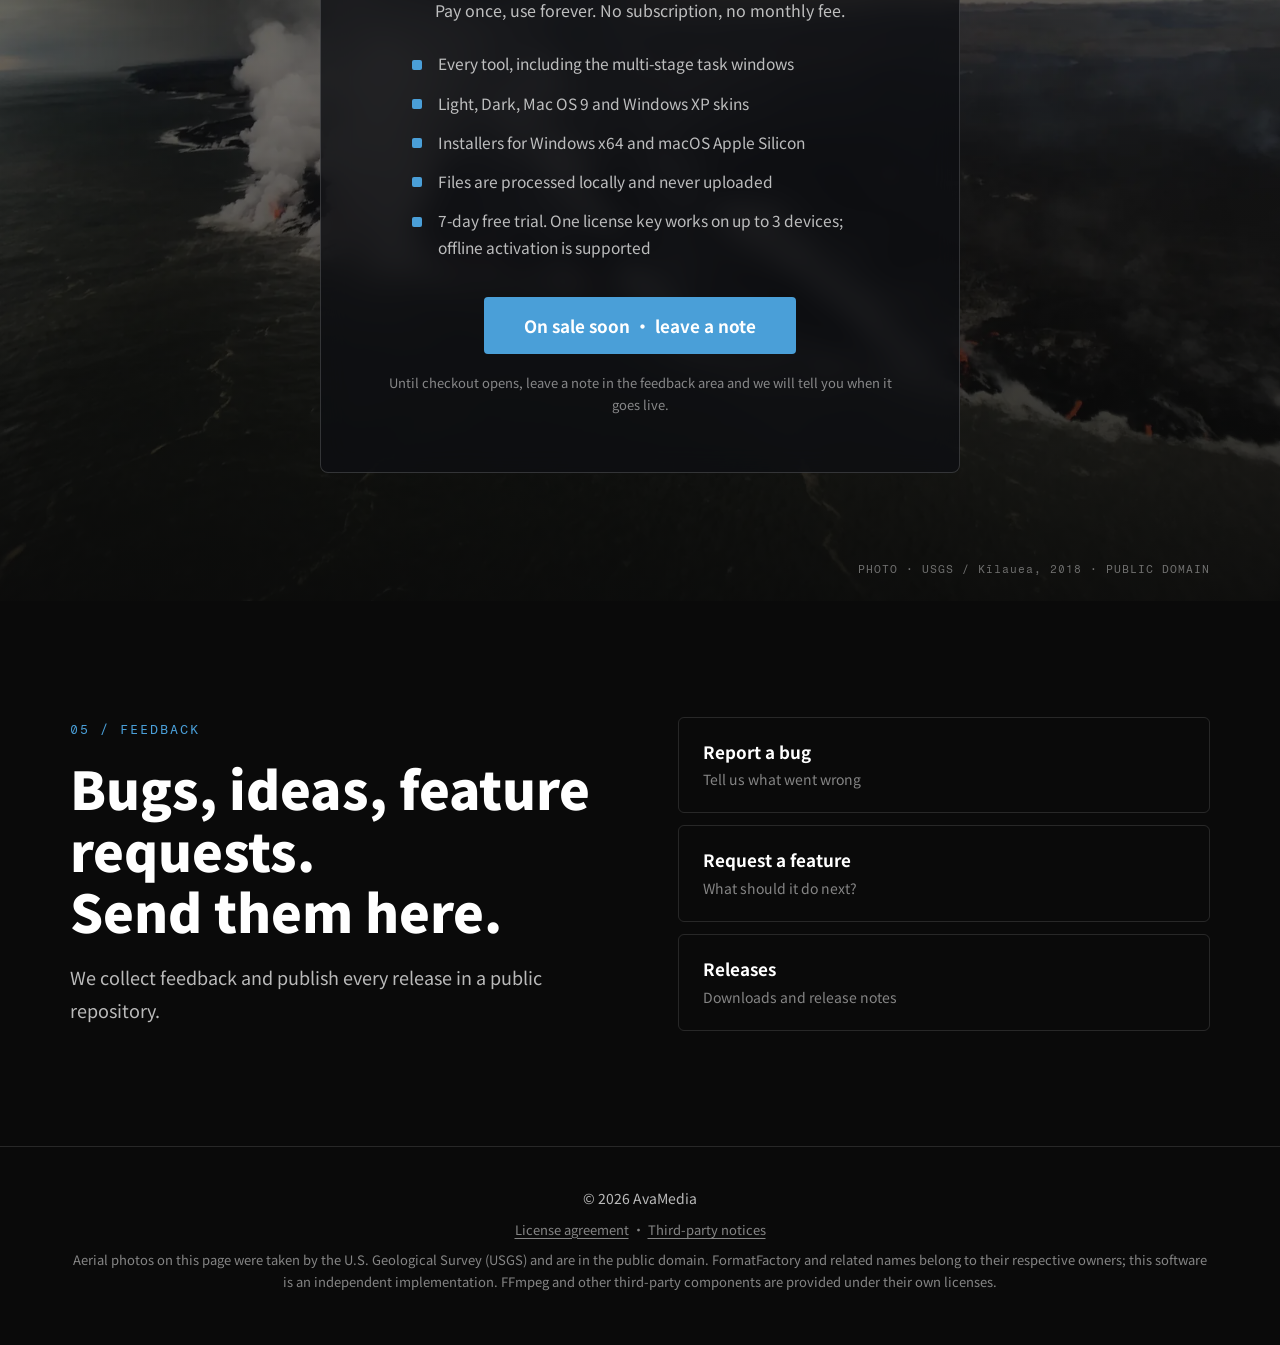
==== commit ea48e094: "perf(site): serve WebP images and cache media long-term Co-Authored-By: Claude Sonnet 5.5 <noreply@a" ====
--- a/site/en/index.html
+++ b/site/en/index.html
@@ -18,6 +18,7 @@
 <link rel="preconnect" href="https://fonts.googleapis.com">
 <link rel="preconnect" href="https://fonts.gstatic.com" crossorigin>
 <link href="https://fonts.googleapis.com/css2?family=Dela+Gothic+One&family=Fragment+Mono&family=Noto+Sans+SC:wght@300..900&display=swap" rel="stylesheet">
+<link rel="preload" as="image" href="../media/volcano-crater.webp" fetchpriority="high">
 <link rel="stylesheet" href="../style.css">
 <script>document.documentElement.classList.add("js")</script>
 </head>
@@ -125,7 +126,7 @@
   </div>
   <div class="shot reveal" id="skin-panel" role="tabpanel" aria-labelledby="tab-dark" tabindex="0">
     <span class="era" id="skin-era">2020s</span>
-    <img id="skin-img" src="../media/main-dark.png" width="1440" height="836" alt="AvaMedia main window, Dark skin" loading="lazy">
+    <img id="skin-img" src="../media/main-dark.webp" width="1440" height="836" alt="AvaMedia main window, Dark skin" loading="lazy">
   </div>
   <p class="caption" id="skin-cap" aria-live="polite">Dark: dark gray with blue accents, comfortable for long sessions.</p>
   <p class="fine">Screenshots show the Chinese interface. The app UI is currently in Chinese.</p>
--- a/site/style.css
+++ b/site/style.css
@@ -47,7 +47,7 @@
 
 /* hero */
 .hero{position:relative;min-height:max(100vh,720px);display:flex;align-items:flex-end;overflow:hidden;isolation:isolate}
-.hero-photo{position:absolute;inset:0;z-index:-3;background:#1a1114 url("media/volcano-crater.jpg") center 60%/cover no-repeat;animation:drift 28s ease-in-out infinite alternate}
+.hero-photo{position:absolute;inset:0;z-index:-3;background:#1a1114 url("media/volcano-crater.webp") center 60%/cover no-repeat;animation:drift 28s ease-in-out infinite alternate}
 .hero-scrim{position:absolute;inset:0;z-index:-2;background:linear-gradient(180deg,rgba(10,10,10,.55) 0%,rgba(10,10,10,0) 22%,rgba(10,10,10,.4) 50%,rgba(10,10,10,.92) 100%)}
 @keyframes drift{from{transform:scale(1.04)}to{transform:scale(1.12) translate(-1.2%,-1%)}}
 .hero-content{width:100%;max-width:1280px;margin:0 auto;padding:140px var(--gutter) 96px}
@@ -68,7 +68,7 @@
 
 /* stages */
 .stages{position:relative;padding:clamp(80px,10vw,150px) 0;overflow:hidden;isolation:isolate}
-.stages-photo{position:absolute;inset:0;z-index:-2;background:#201a18 url("media/volcano-cone.jpg") center/cover no-repeat}
+.stages-photo{position:absolute;inset:0;z-index:-2;background:#201a18 url("media/volcano-cone.webp") center/cover no-repeat}
 .stages-scrim{position:absolute;inset:0;z-index:-1;background:linear-gradient(90deg,rgba(10,10,10,.94) 0%,rgba(10,10,10,.82) 45%,rgba(10,10,10,.66) 100%)}
 .stages-grid{display:grid;grid-template-columns:1fr 1.05fr;gap:clamp(36px,6vw,88px);align-items:center}
 .ticks{list-style:none;padding:0;margin-top:34px;display:grid;gap:20px}
@@ -141,7 +141,7 @@
 
 /* buy */
 .buy{position:relative;padding:clamp(90px,12vw,170px) 0 clamp(80px,10vw,130px);overflow:hidden;isolation:isolate}
-.buy-photo{position:absolute;inset:0;z-index:-2;background:#1a1d1f url("media/volcano-coast.jpg") center/cover no-repeat}
+.buy-photo{position:absolute;inset:0;z-index:-2;background:#1a1d1f url("media/volcano-coast.webp") center/cover no-repeat}
 .buy-scrim{position:absolute;inset:0;z-index:-1;background:linear-gradient(180deg,rgba(10,10,10,.88) 0%,rgba(10,10,10,.55) 45%,rgba(10,10,10,.9) 100%)}
 .card{max-width:640px;margin:0 auto;padding:clamp(30px,5vw,56px);border-radius:8px;background:rgba(14,15,18,.78);border:1px solid rgba(255,255,255,.16);backdrop-filter:blur(14px);-webkit-backdrop-filter:blur(14px);text-align:center}
 .card .ticks{text-align:left;max-width:460px;margin-left:auto;margin-right:auto}
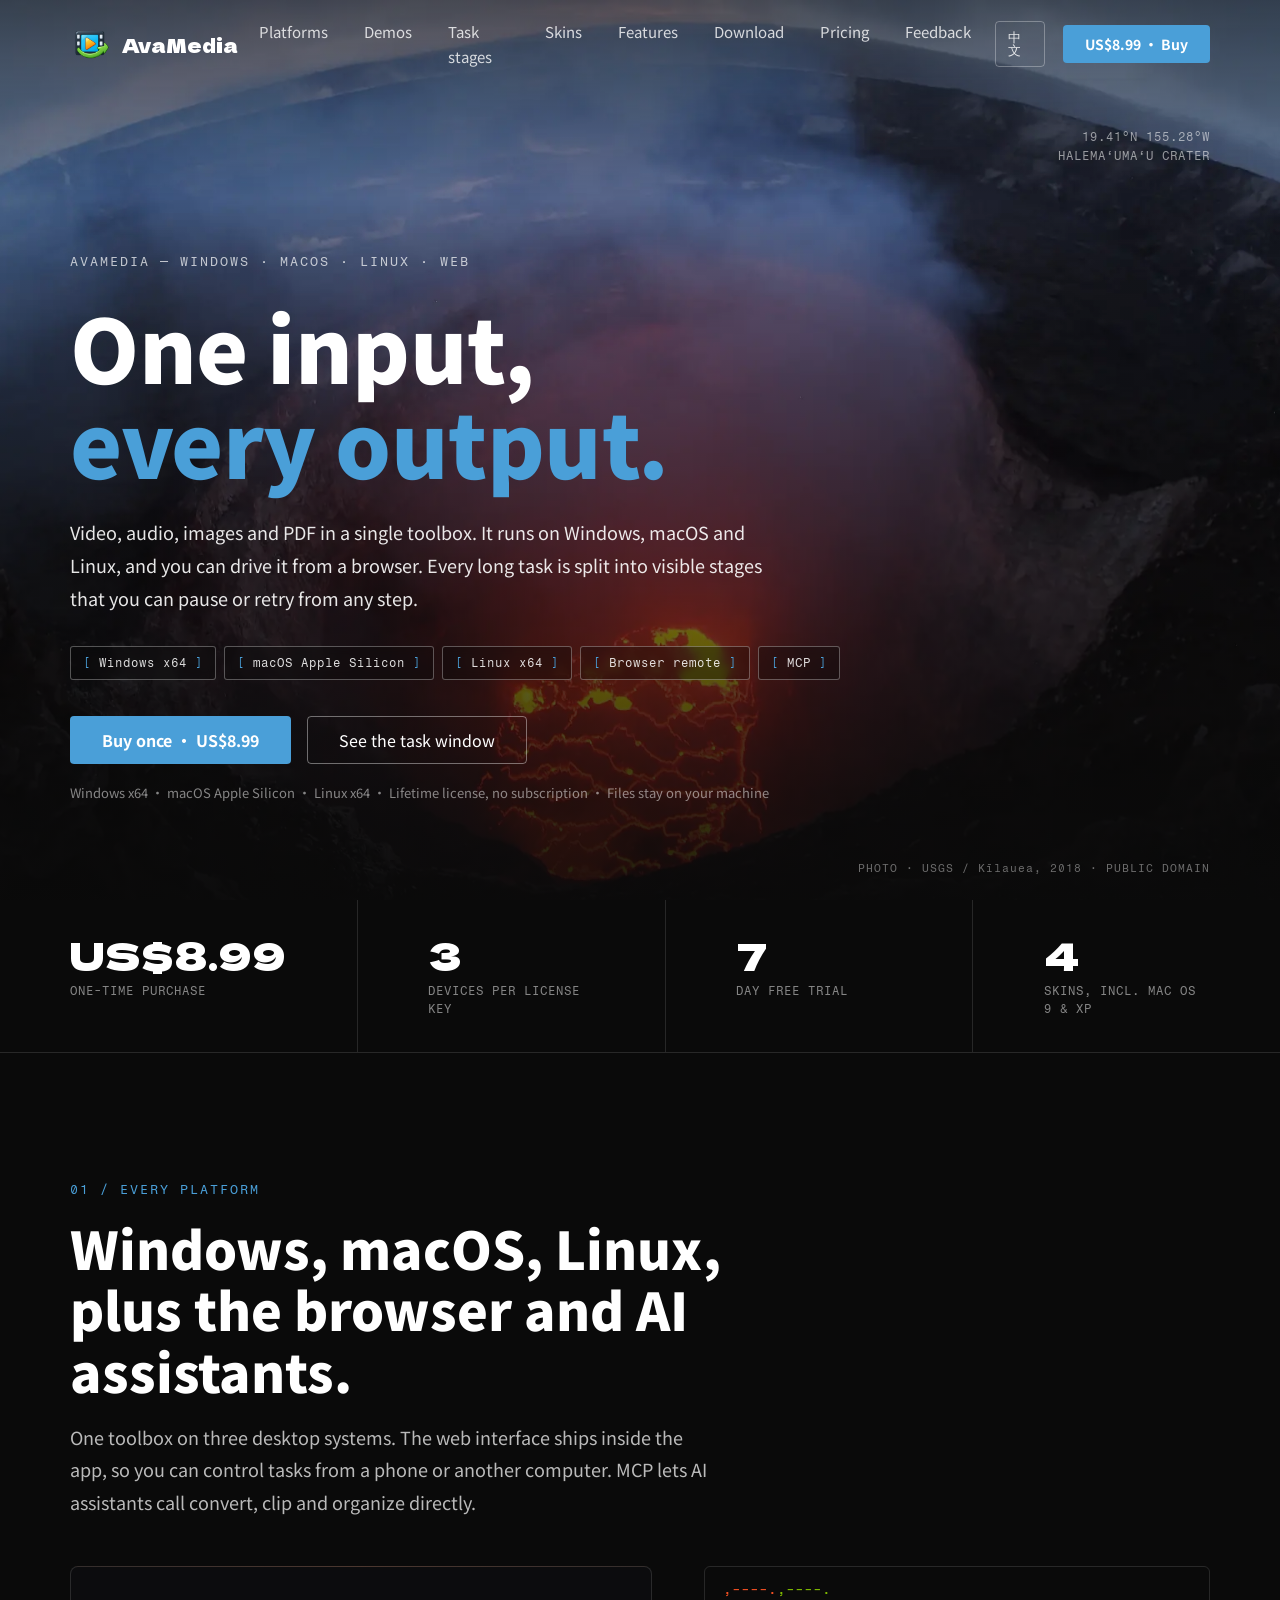
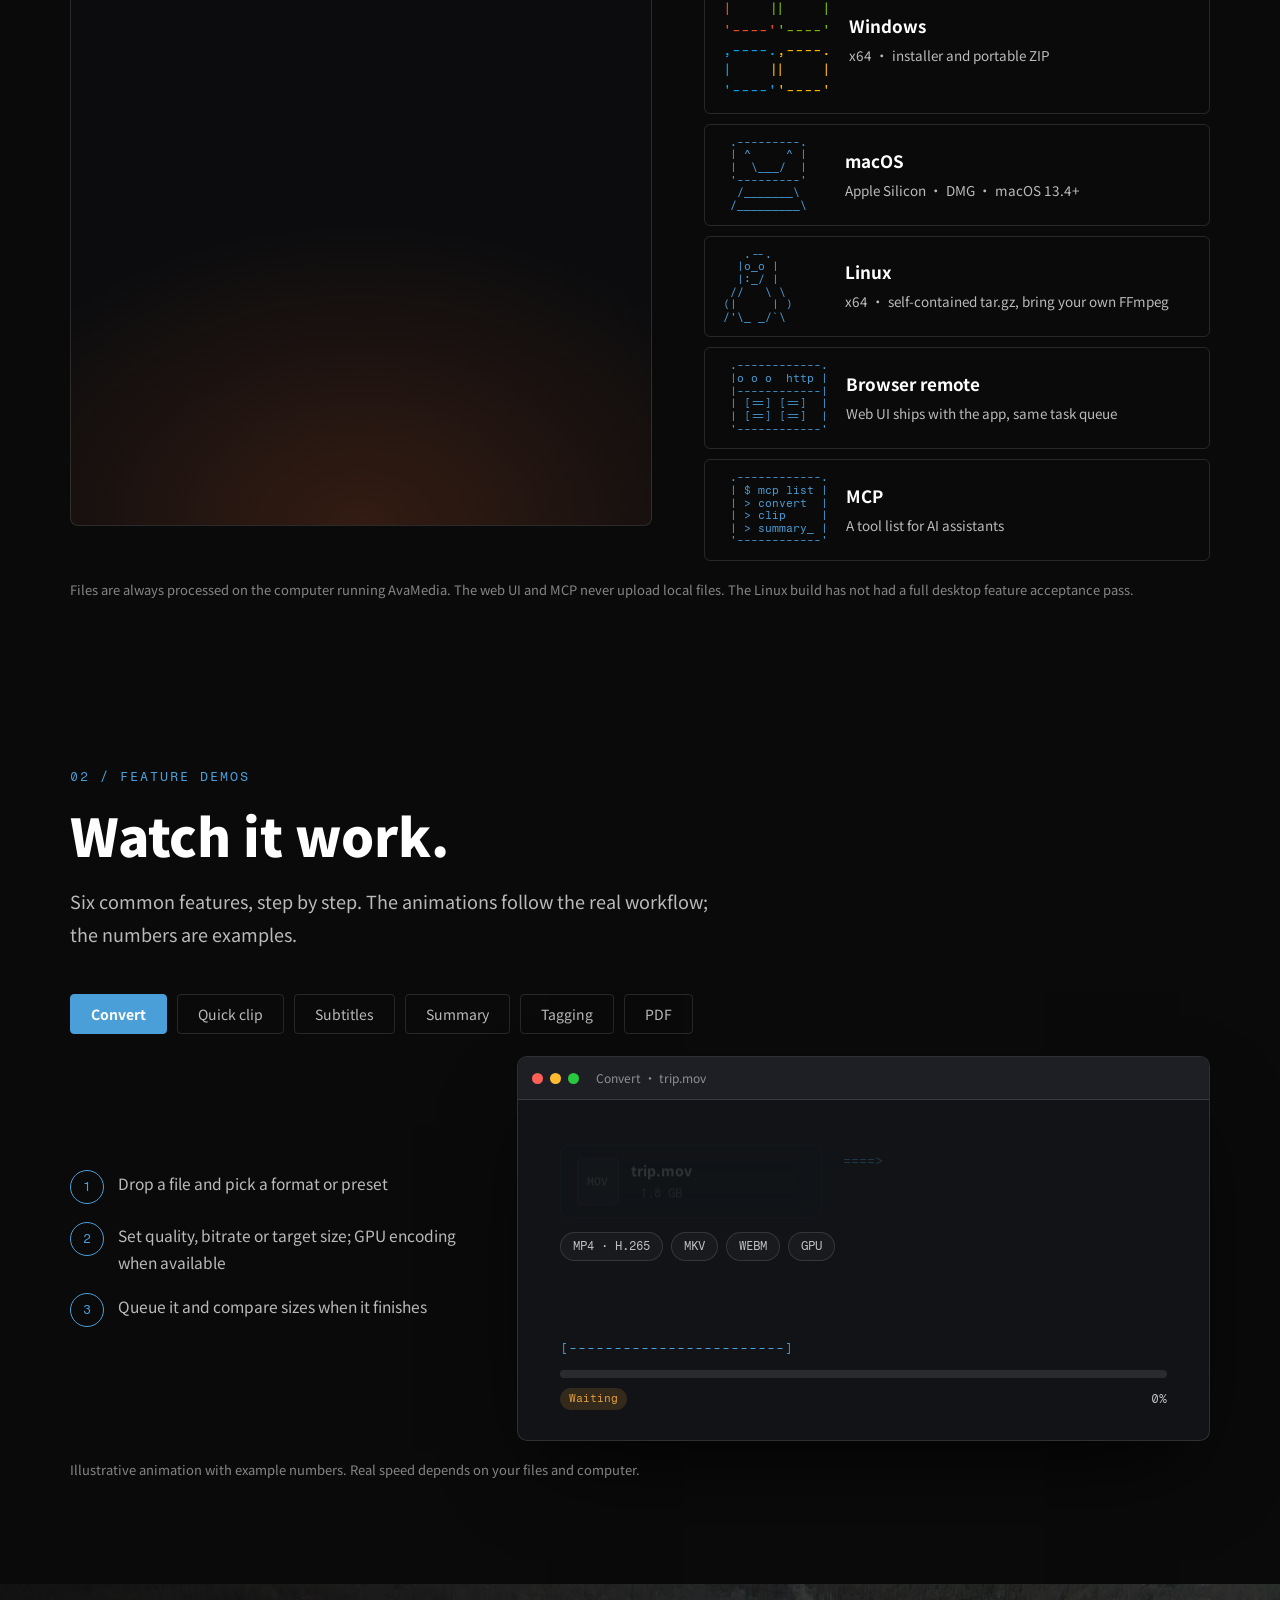
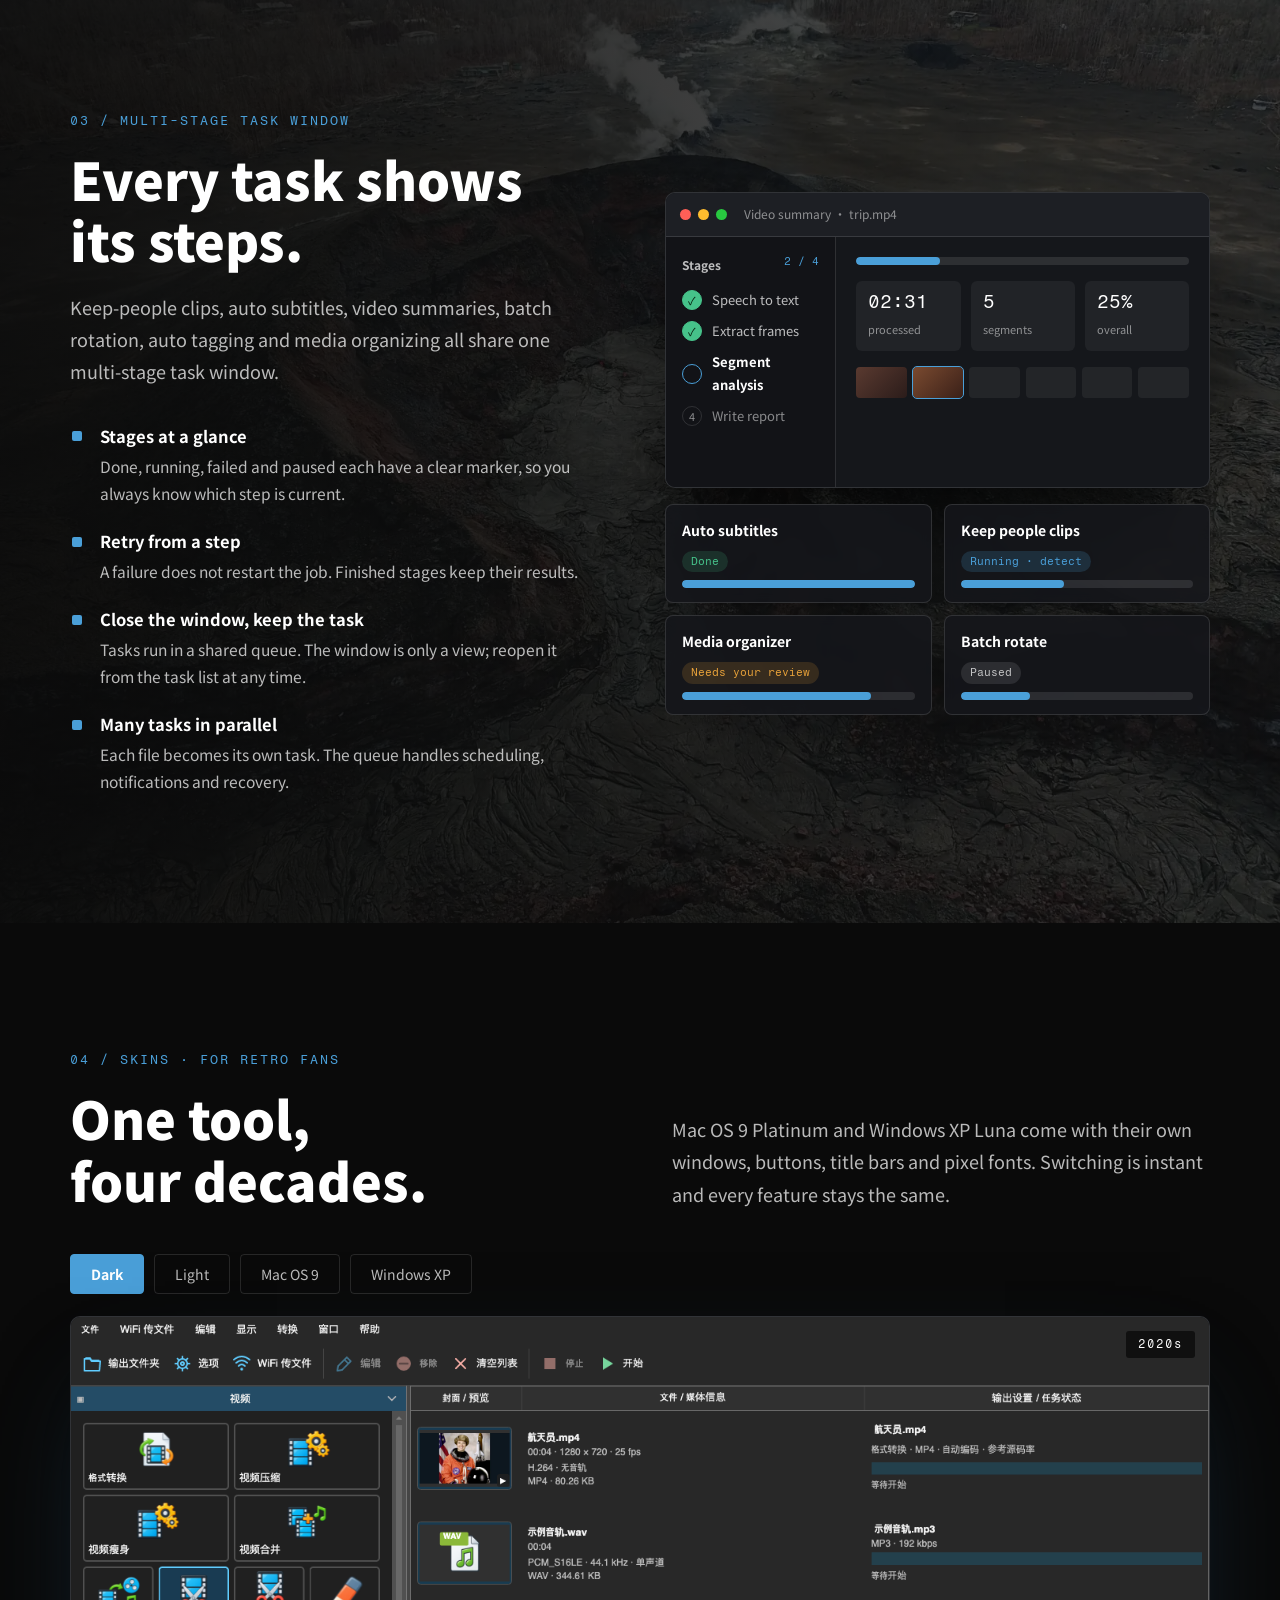
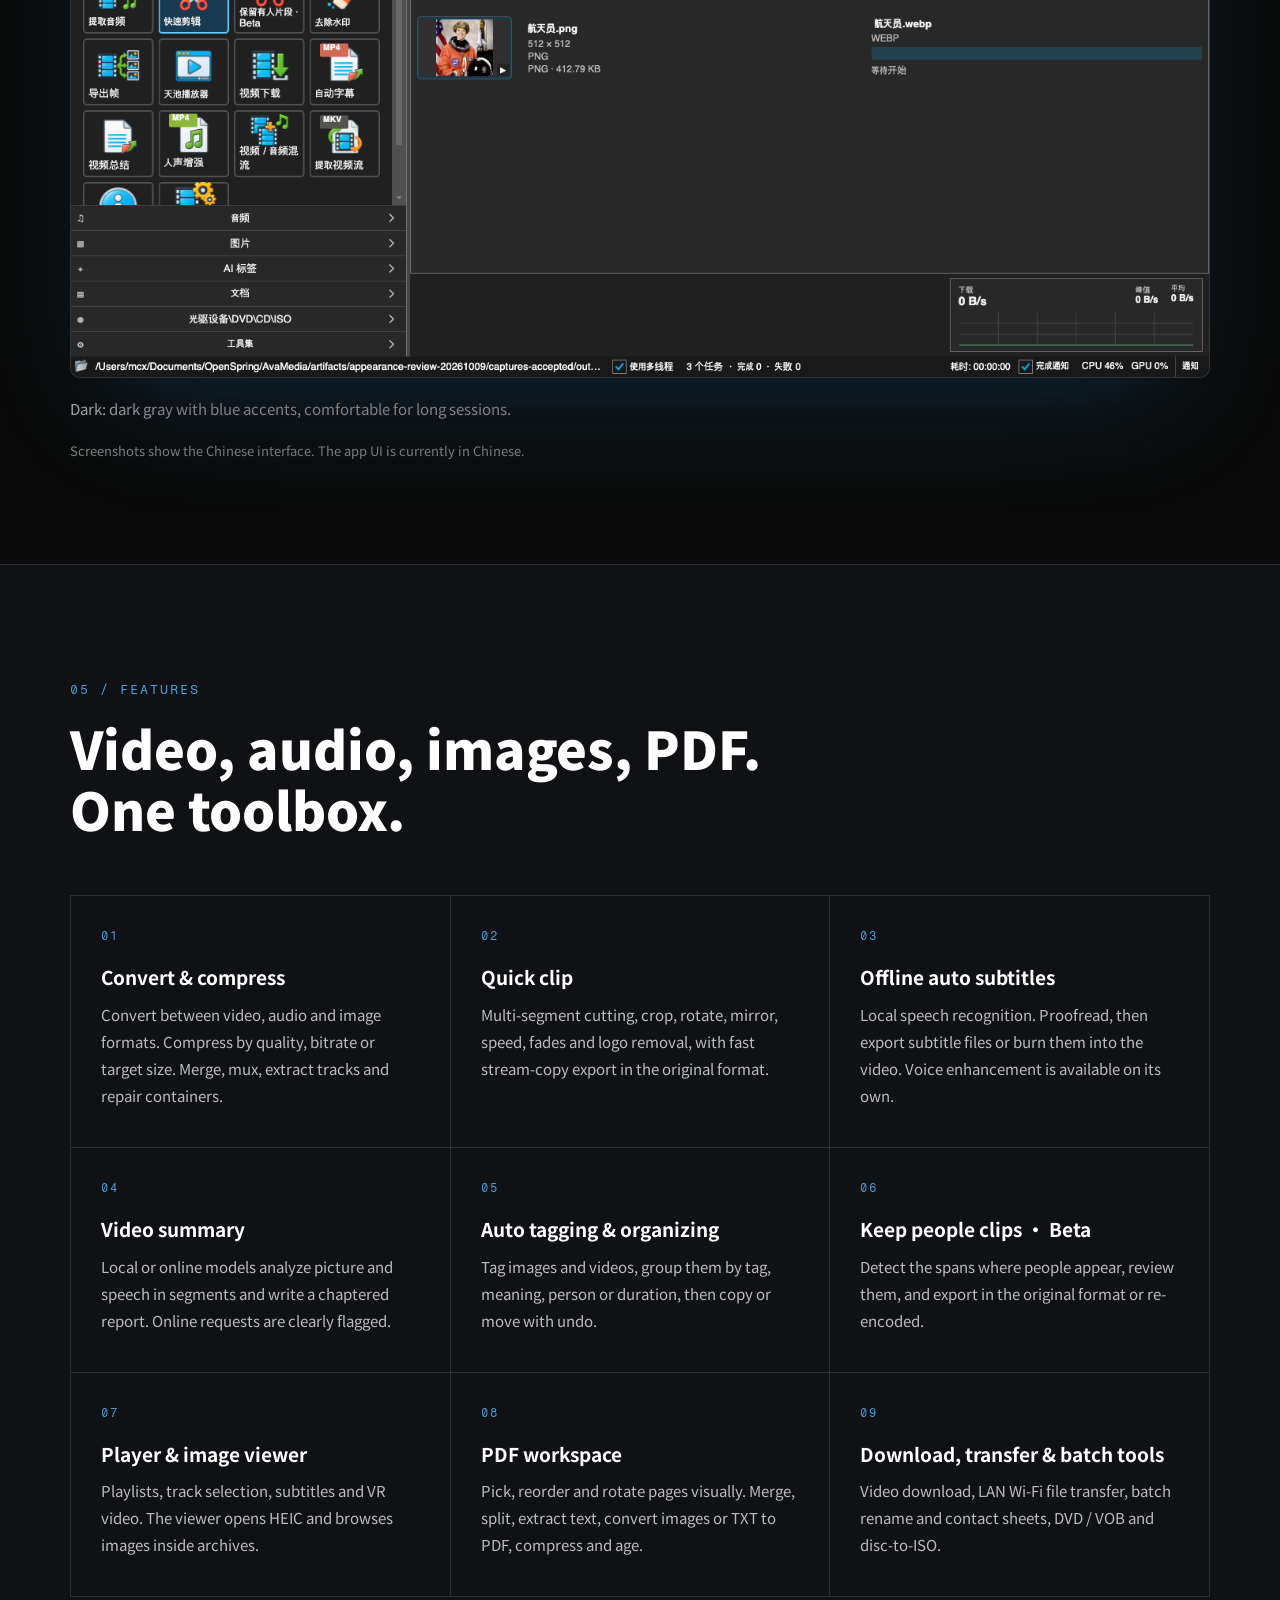
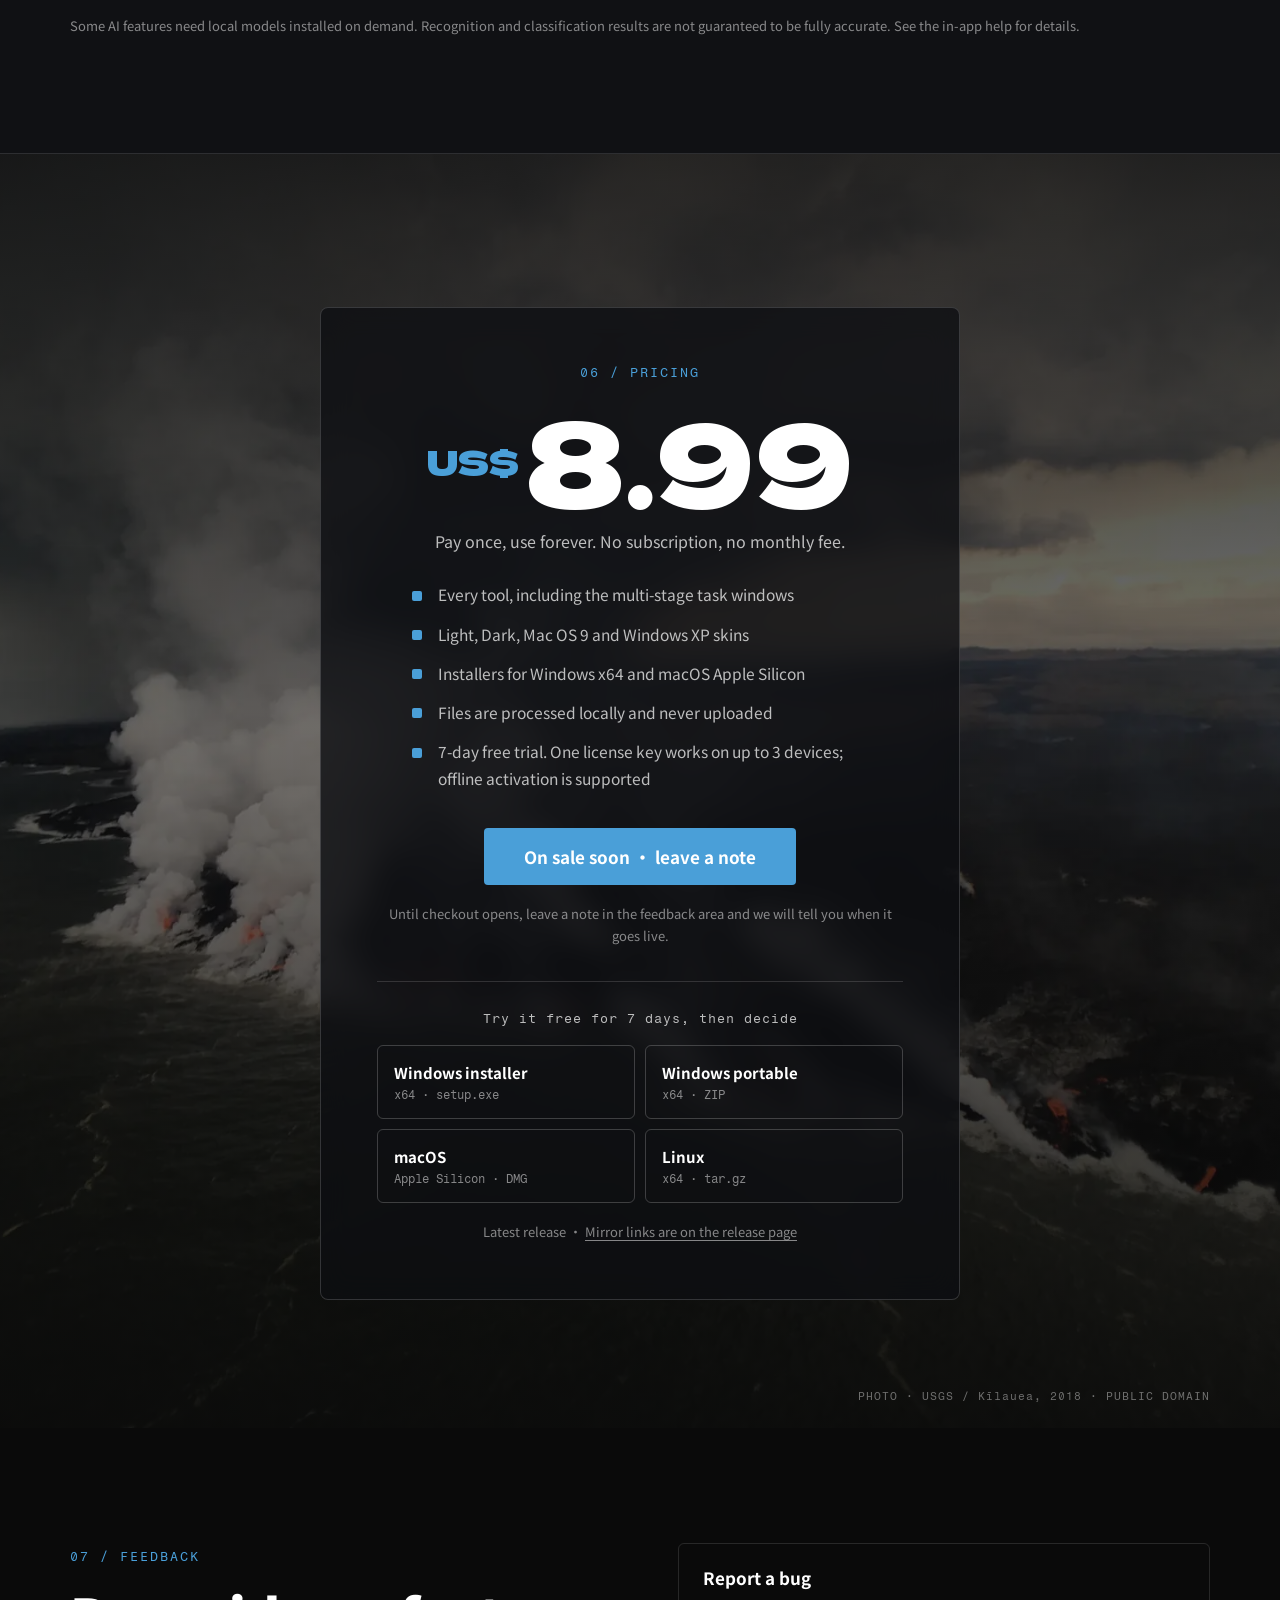
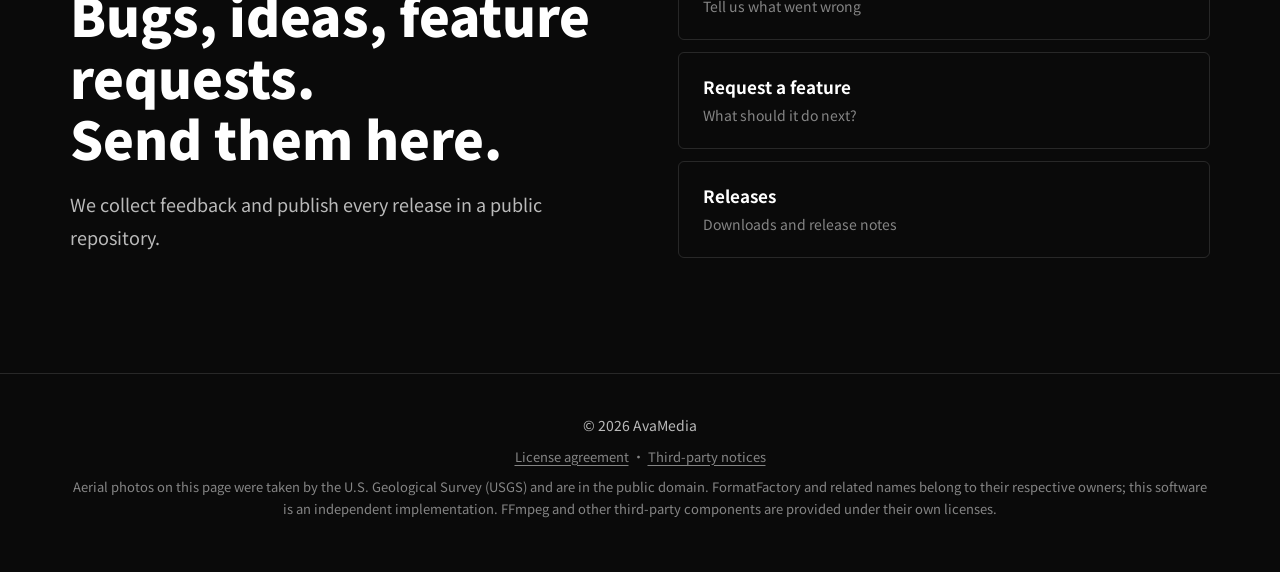
==== commit a9ec5c1b: "feat(site): all-platform section, ASCII volcano, animated feature demos and downloads Co-Authored-By" ====
--- a/site/en/index.html
+++ b/site/en/index.html
@@ -30,9 +30,12 @@
     <span>AvaMedia</span>
   </a>
   <nav aria-label="Main">
+    <a href="#platforms">Platforms</a>
+    <a href="#demos">Demos</a>
     <a href="#stages">Task stages</a>
     <a href="#skins">Skins</a>
     <a href="#features">Features</a>
+    <a href="#download">Download</a>
     <a href="#buy">Pricing</a>
     <a href="#feedback">Feedback</a>
   </nav>
@@ -46,14 +49,15 @@
   <div class="hero-scrim"></div>
   <p class="hero-coord" aria-hidden="true">19.41°N 155.28°W<br>HALEMA‘UMA‘U CRATER</p>
   <div class="hero-content">
-    <p class="kicker">AVAMEDIA — LOCAL MEDIA TOOLBOX</p>
+    <p class="kicker">AVAMEDIA — WINDOWS · MACOS · LINUX · WEB</p>
     <h1 id="hero-title">One input,<br><em>every output.</em></h1>
-    <p class="hero-sub">Video, audio, images and PDF in a single toolbox. Every long task is split into visible stages that you can pause or retry from any step. Four skins: Light, Dark, Mac OS 9 and Windows XP.</p>
+    <p class="hero-sub">Video, audio, images and PDF in a single toolbox. It runs on Windows, macOS and Linux, and you can drive it from a browser. Every long task is split into visible stages that you can pause or retry from any step.</p>
+    <div class="plat-chips mono" aria-label="platforms"><span>Windows x64</span><span>macOS Apple Silicon</span><span>Linux x64</span><span>Browser remote</span><span>MCP</span></div>
     <div class="cta">
       <a class="btn" href="#buy" data-buy>Buy once · US$8.99</a>
       <a class="btn ghost" href="#stages">See the task window</a>
     </div>
-    <p class="fine">Windows x64 · macOS Apple Silicon · Lifetime license, no subscription · Files stay on your machine</p>
+    <p class="fine">Windows x64 · macOS Apple Silicon · Linux x64 · Lifetime license, no subscription · Files stay on your machine</p>
   </div>
   <p class="credit">PHOTO · USGS / Kīlauea, 2018 · PUBLIC DOMAIN</p>
 </section>
@@ -65,12 +69,67 @@
   <div role="listitem"><b>4</b><span>SKINS, INCL. MAC OS 9 &amp; XP</span></div>
 </div>
 
+<section id="platforms" class="platforms wrap" aria-labelledby="plat-title">
+  <div class="plat-head reveal">
+    <p class="label">01 / Every platform</p>
+    <h2 id="plat-title">Windows, macOS, Linux,<br>plus the browser and AI assistants.</h2>
+    <p class="lead">One toolbox on three desktop systems. The web interface ships inside the app, so you can control tasks from a phone or another computer. MCP lets AI assistants call convert, clip and organize directly.</p>
+  </div>
+  <div class="plat-grid">
+    <div class="ascii-stage reveal"><canvas id="ascii-volcano" aria-hidden="true"></canvas></div>
+    <ul class="plat-list"><li class="reveal"><pre class="logo" aria-hidden="true"><span class="c1">,----.</span><span class="c2">,----.</span>
+<span class="c1">|    |</span><span class="c2">|    |</span>
+<span class="c1">'----'</span><span class="c2">'----'</span>
+<span class="c3">,----.</span><span class="c4">,----.</span>
+<span class="c3">|    |</span><span class="c4">|    |</span>
+<span class="c3">'----'</span><span class="c4">'----'</span></pre><div><b>Windows</b><span>x64 · installer and portable ZIP</span></div></li><li class="reveal"><pre class="logo" aria-hidden="true"> .---------.
+ | ^     ^ |
+ |  \___/  |
+ '---------'
+  /_______\
+ /_________\</pre><div><b>macOS</b><span>Apple Silicon · DMG · macOS 13.4+</span></div></li><li class="reveal"><pre class="logo" aria-hidden="true">   .--.
+  |o_o |
+  |:_/ |
+ //   \ \
+(|     | )
+/'\_ _/`\</pre><div><b>Linux</b><span>x64 · self-contained tar.gz, bring your own FFmpeg</span></div></li><li class="reveal"><pre class="logo" aria-hidden="true"> .------------.
+ |o o o  http |
+ |------------|
+ | [==] [==]  |
+ | [==] [==]  |
+ '------------'</pre><div><b>Browser remote</b><span>Web UI ships with the app, same task queue</span></div></li><li class="reveal"><pre class="logo" aria-hidden="true"> .------------.
+ | $ mcp list |
+ | > convert  |
+ | > clip     |
+ | > summary_ |
+ '------------'</pre><div><b>MCP</b><span>A tool list for AI assistants</span></div></li></ul>
+  </div>
+  <p class="fine">Files are always processed on the computer running AvaMedia. The web UI and MCP never upload local files. The Linux build has not had a full desktop feature acceptance pass.</p>
+</section>
+
+<section id="demos" class="demos wrap" aria-labelledby="demos-title">
+  <div class="reveal">
+    <p class="label">02 / Feature demos</p>
+    <h2 id="demos-title">Watch it work.</h2>
+    <p class="lead">Six common features, step by step. The animations follow the real workflow; the numbers are examples.</p>
+  </div>
+  <div class="tabs" role="tablist" aria-label="Feature demos" id="demo-tabs"></div>
+  <div class="demo-grid">
+    <div class="demo-info" id="demo-info" aria-live="polite"></div>
+    <div class="win demo-stage">
+      <div class="titlebar"><i></i><i></i><i></i><span id="demo-title"></span></div>
+      <div class="demo-scene" id="demo-scene" role="tabpanel" aria-label="Feature demos"></div>
+    </div>
+  </div>
+  <p class="fine">Illustrative animation with example numbers. Real speed depends on your files and computer.</p>
+</section>
+
 <section id="stages" class="stages" aria-labelledby="stages-title">
   <div class="stages-photo" aria-hidden="true"></div>
   <div class="stages-scrim" aria-hidden="true"></div>
   <div class="wrap stages-grid">
     <div class="reveal">
-      <p class="label">01 / Multi-stage task window</p>
+      <p class="label">03 / Multi-stage task window</p>
       <h2 id="stages-title">Every task shows<br>its steps.</h2>
       <p class="lead">Keep-people clips, auto subtitles, video summaries, batch rotation, auto tagging and media organizing all share one multi-stage task window.</p>
       <ul class="ticks">
@@ -113,7 +172,7 @@
 <section id="skins" class="skins wrap" aria-labelledby="skins-title">
   <div class="skins-head reveal">
     <div>
-      <p class="label">02 / Skins · for retro fans</p>
+      <p class="label">04 / Skins · for retro fans</p>
       <h2 id="skins-title">One tool,<br>four decades.</h2>
     </div>
     <p class="lead">Mac OS 9 Platinum and Windows XP Luna come with their own windows, buttons, title bars and pixel fonts. Switching is instant and every feature stays the same.</p>
@@ -135,7 +194,7 @@
 <section id="features" class="features" aria-labelledby="features-title">
   <div class="wrap">
     <div class="reveal">
-      <p class="label">03 / Features</p>
+      <p class="label">05 / Features</p>
       <h2 id="features-title">Video, audio, images, PDF.<br>One toolbox.</h2>
     </div>
     <div class="grid">
@@ -158,7 +217,7 @@
   <div class="buy-scrim" aria-hidden="true"></div>
   <div class="wrap">
     <div class="card reveal">
-      <p class="label">04 / Pricing</p>
+      <p class="label">06 / Pricing</p>
       <h2 id="buy-title" class="sr-only">Pricing</h2>
       <div class="price"><span>US$</span>8.99</div>
       <p class="price-note">Pay once, use forever. No subscription, no monthly fee.</p>
@@ -171,6 +230,17 @@
       </ul>
       <div class="cta"><a class="btn big" id="buy-btn" href="https://github.com/mcxen/AvaRelease/issues/new/choose" data-buy>On sale soon · leave a note</a></div>
       <p class="fine">Until checkout opens, leave a note in the feedback area and we will tell you when it goes live.</p>
+
+      <div class="downloads" id="download">
+        <p class="dl-title">Try it free for 7 days, then decide</p>
+        <div class="dl-grid">
+          <a class="dl" data-asset="setup" href="https://github.com/mcxen/AvaRelease/releases/latest"><b>Windows installer</b><span>x64 · setup.exe</span></a>
+          <a class="dl" data-asset="portable" href="https://github.com/mcxen/AvaRelease/releases/latest"><b>Windows portable</b><span>x64 · ZIP</span></a>
+          <a class="dl" data-asset="dmg" href="https://github.com/mcxen/AvaRelease/releases/latest"><b>macOS</b><span>Apple Silicon · DMG</span></a>
+          <a class="dl" data-asset="linux" href="https://github.com/mcxen/AvaRelease/releases/latest"><b>Linux</b><span>x64 · tar.gz</span></a>
+        </div>
+        <p class="fine"><span id="dl-version">Latest release</span> · <a id="dl-mirror" href="https://github.com/mcxen/AvaRelease/releases/latest">Mirror links are on the release page</a></p>
+      </div>
     </div>
   </div>
   <p class="credit">PHOTO · USGS / Kīlauea, 2018 · PUBLIC DOMAIN</p>
@@ -178,7 +248,7 @@
 
 <section id="feedback" class="feedback wrap" aria-labelledby="feedback-title">
   <div class="reveal">
-    <p class="label">05 / Feedback</p>
+    <p class="label">07 / Feedback</p>
     <h2 id="feedback-title">Bugs, ideas, feature requests.<br>Send them here.</h2>
     <p class="lead">We collect feedback and publish every release in a public repository.</p>
   </div>
@@ -198,5 +268,6 @@
 </footer>
 
 <script src="../site.js"></script>
+<script src="../visuals.js"></script>
 </body>
 </html>
--- a/site/style.css
+++ b/site/style.css
@@ -190,3 +190,136 @@
   .hero-photo,.spin{animation:none}
   .js .reveal{opacity:1;transform:none;transition:none}
 }
+
+/* downloads */
+.downloads{margin-top:34px;padding-top:28px;border-top:1px solid rgba(255,255,255,.14)}
+.dl-title{font:400 13px/1.4 var(--mono);letter-spacing:1px;color:var(--sub);margin-bottom:16px}
+.dl-grid{display:grid;grid-template-columns:repeat(2,1fr);gap:10px}
+.dl{display:flex;flex-direction:column;gap:2px;padding:14px 16px;border:1px solid rgba(255,255,255,.2);border-radius:6px;text-align:left;transition:border-color .15s,background .15s}
+.dl:hover{border-color:var(--accent);background:rgba(74,159,216,.12)}
+.dl b{font-size:15px}
+.dl span{font:400 12px/1.4 var(--mono);color:var(--dim)}
+.dl[aria-disabled="true"]{opacity:.55}
+@media (max-width:420px){.dl-grid{grid-template-columns:1fr}}
+
+/* hero platform chips */
+.plat-chips{display:flex;flex-wrap:wrap;gap:8px;margin-top:30px;font-size:12px;letter-spacing:1px}
+.plat-chips span{padding:6px 12px;border:1px solid rgba(255,255,255,.3);border-radius:3px;color:rgba(255,255,255,.86);background:rgba(10,10,10,.35);backdrop-filter:blur(4px);-webkit-backdrop-filter:blur(4px)}
+.plat-chips span::before{content:"[ ";color:var(--accent)}
+.plat-chips span::after{content:" ]";color:var(--accent)}
+.mono{font-family:var(--mono)}
+
+/* platforms */
+.platforms{padding-top:clamp(80px,10vw,140px);padding-bottom:clamp(40px,6vw,80px)}
+.plat-head{max-width:760px}
+.plat-grid{display:grid;grid-template-columns:1.15fr 1fr;gap:clamp(24px,4vw,56px);margin-top:48px;align-items:stretch}
+.ascii-stage{position:relative;min-height:380px;max-height:560px;border:1px solid var(--line);border-radius:8px;background:radial-gradient(120% 90% at 50% 100%,rgba(255,110,40,.16),rgba(10,10,10,0) 60%),#0c0c0e;overflow:hidden}
+.ascii-stage canvas{position:absolute;inset:0;width:100%;height:100%;display:block}
+.plat-list{list-style:none;padding:0;margin:0;display:grid;gap:10px}
+.plat-list li{display:grid;grid-template-columns:auto 1fr;gap:18px;align-items:center;padding:12px 18px;border:1px solid var(--line);border-radius:6px;transition:border-color .15s,background .15s}
+.plat-list li:hover{border-color:var(--accent);background:rgba(74,159,216,.06)}
+.plat-list b{display:block;font-size:17px}
+.plat-list span{font-size:13.5px;color:var(--sub);line-height:1.5}
+.logo{margin:0;font:400 11px/1.15 var(--mono);color:var(--accent);min-width:104px;white-space:pre}
+.logo .c1{color:#f25022}.logo .c2{color:#7fba00}.logo .c3{color:#00a4ef}.logo .c4{color:#ffb900}
+.plat-list li:nth-child(5) .logo::after,.plat-list li:nth-child(4) .logo::after{content:"";}
+@media (prefers-reduced-motion:no-preference){.plat-list li:nth-child(5) .logo{animation:blink-last 1.2s steps(2) infinite}}
+@keyframes blink-last{50%{opacity:.7}}
+
+/* demos */
+.demos{padding-top:clamp(50px,7vw,100px);padding-bottom:clamp(60px,8vw,110px)}
+.demo-grid{display:grid;grid-template-columns:.8fr 1.4fr;gap:clamp(24px,4vw,56px);align-items:center;margin-top:8px}
+.demo-info ol{list-style:none;margin:0;padding:0;display:grid;gap:18px}
+.demo-info li{display:grid;grid-template-columns:34px 1fr;gap:14px;align-items:start;color:var(--sub);line-height:1.7;font-size:15.5px}
+.demo-info li span{display:grid;place-items:center;width:34px;height:34px;border:1px solid var(--accent);border-radius:50%;color:var(--accent);font-size:13px}
+.demo-stage{background:#111317}
+.demo-scene{position:relative;height:340px;overflow:hidden}
+.demo-scene .card{position:absolute;display:flex;gap:12px;align-items:center;padding:12px 16px;border-radius:8px;background:#1a1d23;border:1px solid var(--line);transition:none}
+.demo-scene .card b{display:block;font-size:14px}
+.demo-scene small{display:block;color:var(--dim);font-size:12px}
+.doc{width:42px;height:48px;border-radius:5px;display:grid;place-items:center;background:#2a2f38;font:400 11px var(--mono);color:var(--sub);border:1px solid var(--line)}
+.doc.ok{background:rgba(70,194,138,.16);color:var(--ok);border-color:rgba(70,194,138,.5)}
+.chip{display:inline-block;padding:5px 12px;border:1px solid var(--line);border-radius:99px;font:400 12px/1.4 var(--mono);color:var(--sub);background:rgba(255,255,255,.03)}
+.chip.on{border-color:var(--accent);color:#fff;background:rgba(74,159,216,.2)}
+/* convert */
+.cv-file{left:6%;top:34px;width:38%}.cv-out{right:6%;top:34px;width:38%}
+.cv-arrow{position:absolute;left:46%;top:50px;width:8%;text-align:center;font-size:13px;color:var(--accent)}
+.cv-saved{position:absolute;right:10px;top:-12px}
+.cv-chips{position:absolute;left:6%;right:6%;top:132px;display:flex;gap:8px;flex-wrap:wrap}
+.cv-bar{position:absolute;left:6%;right:6%;bottom:30px;display:grid;gap:10px}
+.cv-ascii{font-size:13px;color:var(--accent);letter-spacing:1px;white-space:nowrap;overflow:hidden}
+.cv-row{display:flex;justify-content:space-between;align-items:center}
+.cv-pct{font-size:13px;color:var(--sub)}
+/* clip */
+.clip-preview{position:absolute;left:6%;right:6%;top:20px;height:150px;border-radius:8px;border:1px solid var(--line)}
+.clip-time{position:absolute;right:12px;bottom:10px;padding:3px 8px;border-radius:3px;background:rgba(0,0,0,.55);font-size:13px}
+.clip-track{position:absolute;left:6%;right:6%;top:196px;height:56px;border-radius:6px}
+.clip-thumbs{position:absolute;inset:0;display:flex;border-radius:6px;overflow:hidden}
+.clip-thumbs i{flex:1}
+.clip-seg{position:absolute;top:0;bottom:0;border-radius:3px;transition:background .25s,outline-color .25s}
+.clip-seg.keep{outline:2px solid var(--accent);outline-offset:-2px;background:rgba(74,159,216,.18)}
+.clip-seg.drop{background:repeating-linear-gradient(45deg,rgba(10,10,10,.78) 0 6px,rgba(10,10,10,.6) 6px 12px)}
+.clip-cut{position:absolute;top:-8px;bottom:-8px;width:2px;background:#fff;transform:translateX(-1px);transition:opacity .2s}
+.clip-cut span{position:absolute;top:-18px;left:-6px;font-size:13px}
+.clip-head{position:absolute;top:-12px;bottom:-12px;width:2px;background:var(--accent);box-shadow:0 0 12px var(--accent)}
+.clip-head::before{content:"";position:absolute;top:-2px;left:-5px;border:6px solid transparent;border-top-color:var(--accent)}
+.clip-foot{position:absolute;left:6%;right:6%;bottom:22px;display:flex;justify-content:space-between;align-items:center}
+.clip-count{font-size:13px;color:var(--sub)}
+.clip-btn{cursor:default}
+.clip-btn.pulse{animation:pulse .6s ease-in-out infinite alternate}
+@keyframes pulse{to{box-shadow:0 0 0 6px rgba(74,159,216,.3)}}
+/* subtitles */
+.sub-top{position:absolute;left:6%;right:6%;top:20px;display:flex;justify-content:space-between;align-items:center}
+.sub-top .mono{font-size:13px;color:var(--dim)}
+.wave{position:absolute;left:6%;right:6%;top:58px;height:70px;display:flex;align-items:center;gap:3px}
+.wave i{flex:1;border-radius:3px;background:linear-gradient(var(--accent),#7fc3ee);opacity:.85;min-height:3px}
+.sub-lines{position:absolute;left:6%;right:6%;top:146px;display:grid;gap:10px}
+.sub-line{display:grid;grid-template-columns:52px 1fr;gap:10px;padding:9px 12px;border-radius:6px;background:rgba(255,255,255,.05);font-size:14px;opacity:0;min-height:40px;align-items:center}
+.sub-line .mono{color:var(--accent);font-size:12px}
+.sub-actions{position:absolute;left:6%;right:6%;bottom:22px;display:flex;gap:8px;flex-wrap:wrap}
+.sub-actions .chip{opacity:0}
+/* summary */
+.sm-cols{position:absolute;left:6%;right:6%;top:22px;display:grid;grid-template-columns:.8fr 1.2fr;gap:22px}
+.sm-stages{list-style:none;margin:0;padding:0;display:grid;gap:12px}
+.sm-stages li{display:flex;align-items:center;gap:10px;font-size:13.5px;color:var(--dim)}
+.sm-stages li span{flex:none;width:22px;height:22px;border-radius:50%;display:grid;place-items:center;font-size:11px;border:1px solid var(--line)}
+.sm-stages li.done{color:var(--sub)}.sm-stages li.done span{background:var(--ok);border-color:var(--ok);color:#06210f}
+.sm-stages li.run{color:#fff;font-weight:700}.sm-stages li.run span{border-color:var(--accent)}
+.sm-report{padding:14px 16px;border-radius:8px;background:rgba(255,255,255,.04);border:1px solid var(--line);display:grid;gap:10px;align-content:start;min-height:200px}
+.sm-report>b{font-size:12px;color:var(--accent);letter-spacing:2px}
+.sm-ch{display:grid;grid-template-columns:52px 1fr;gap:8px;font-size:14px;opacity:0}
+.sm-ch .mono{color:var(--dim);font-size:12px}
+.sm-bar{position:absolute;left:6%;right:6%;bottom:30px}
+/* tags */
+.tile{position:absolute;width:20%;height:86px;transform-origin:0 0;border-radius:8px;border:1px solid rgba(255,255,255,.12)}
+.tag{position:absolute;left:6px;top:6px;padding:2px 9px;border-radius:99px;background:rgba(10,10,10,.7);font-size:12px}
+.grp{position:absolute;top:24px;font-size:13px;color:var(--accent);letter-spacing:1px;opacity:0}
+.grp::before{content:"[ ";}.grp::after{content:" ]";}
+/* pdf */
+.pg{position:absolute;width:15%;height:118px;padding:10px;border-radius:5px;background:#f2f2f0;color:#222;display:grid;gap:6px;align-content:start;box-shadow:0 8px 20px -8px #000;transform-origin:50% 50%}
+.pg b{font:700 15px/1 var(--mono)}
+.pg i{display:block;height:5px;border-radius:2px;background:#c9c9c4}
+.pg i:nth-child(3){width:70%}
+.pg-label{position:absolute;left:6%;top:16px;font-size:13px;color:var(--accent)}
+.pg-label::before{content:"> "}
+.pg-merged{position:absolute;left:50%;bottom:36px;transform:translateX(-50%);opacity:0}
+
+@media (max-width:960px){
+  .plat-grid,.demo-grid{grid-template-columns:1fr}
+  .ascii-stage{min-height:300px}
+}
+@media (max-width:620px){
+  .cv-file,.cv-out{width:44%}.cv-arrow{display:none}
+  .demo-scene{height:360px}
+  .sm-cols{grid-template-columns:1fr}.sm-report{min-height:0}
+  .logo{min-width:96px}
+}
+.nav-right .btn{white-space:nowrap}
+@media (max-width:620px){
+  .nav{gap:10px}
+  .brand{font-size:16px;gap:8px}
+  .brand img{width:32px;height:32px}
+  .nav-right{gap:8px}
+  .nav-right .btn.small{padding:10px 12px;font-size:13px}
+  .lang{padding:8px 9px;font-size:12px}
+}
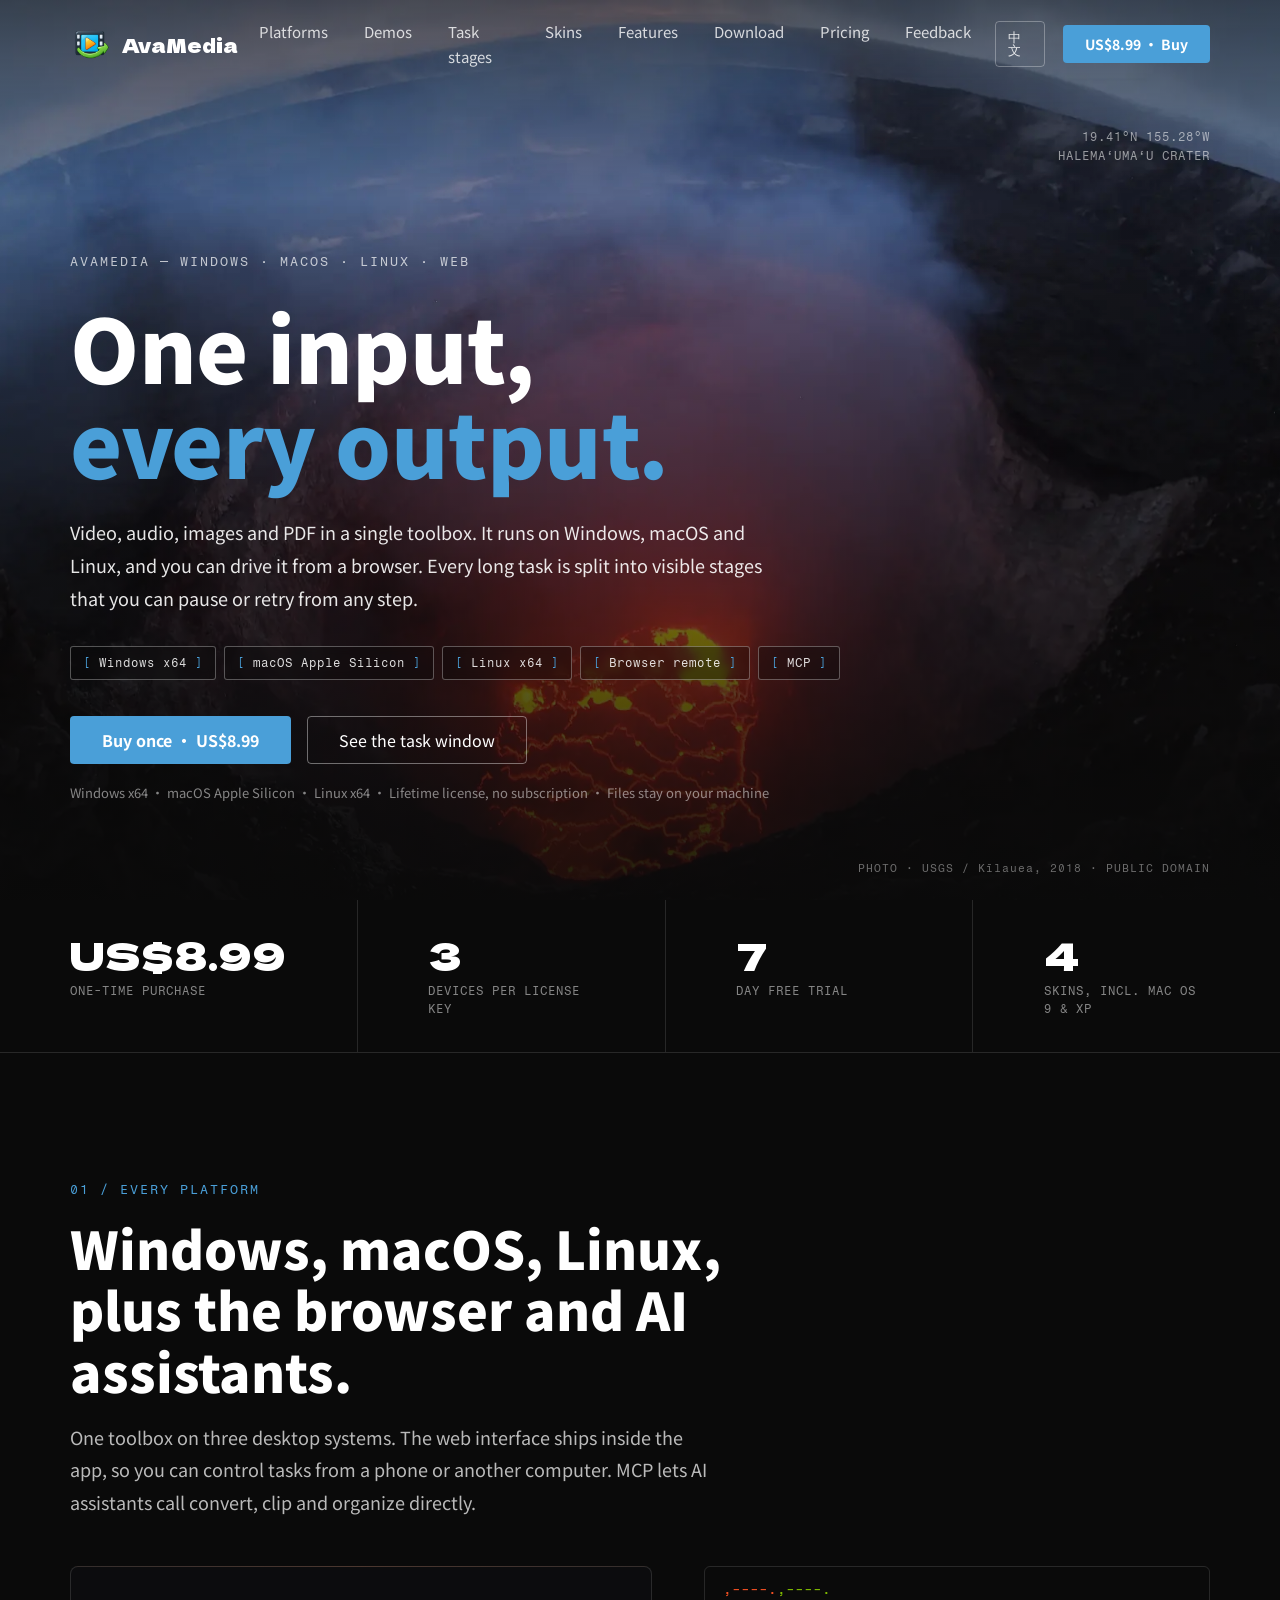
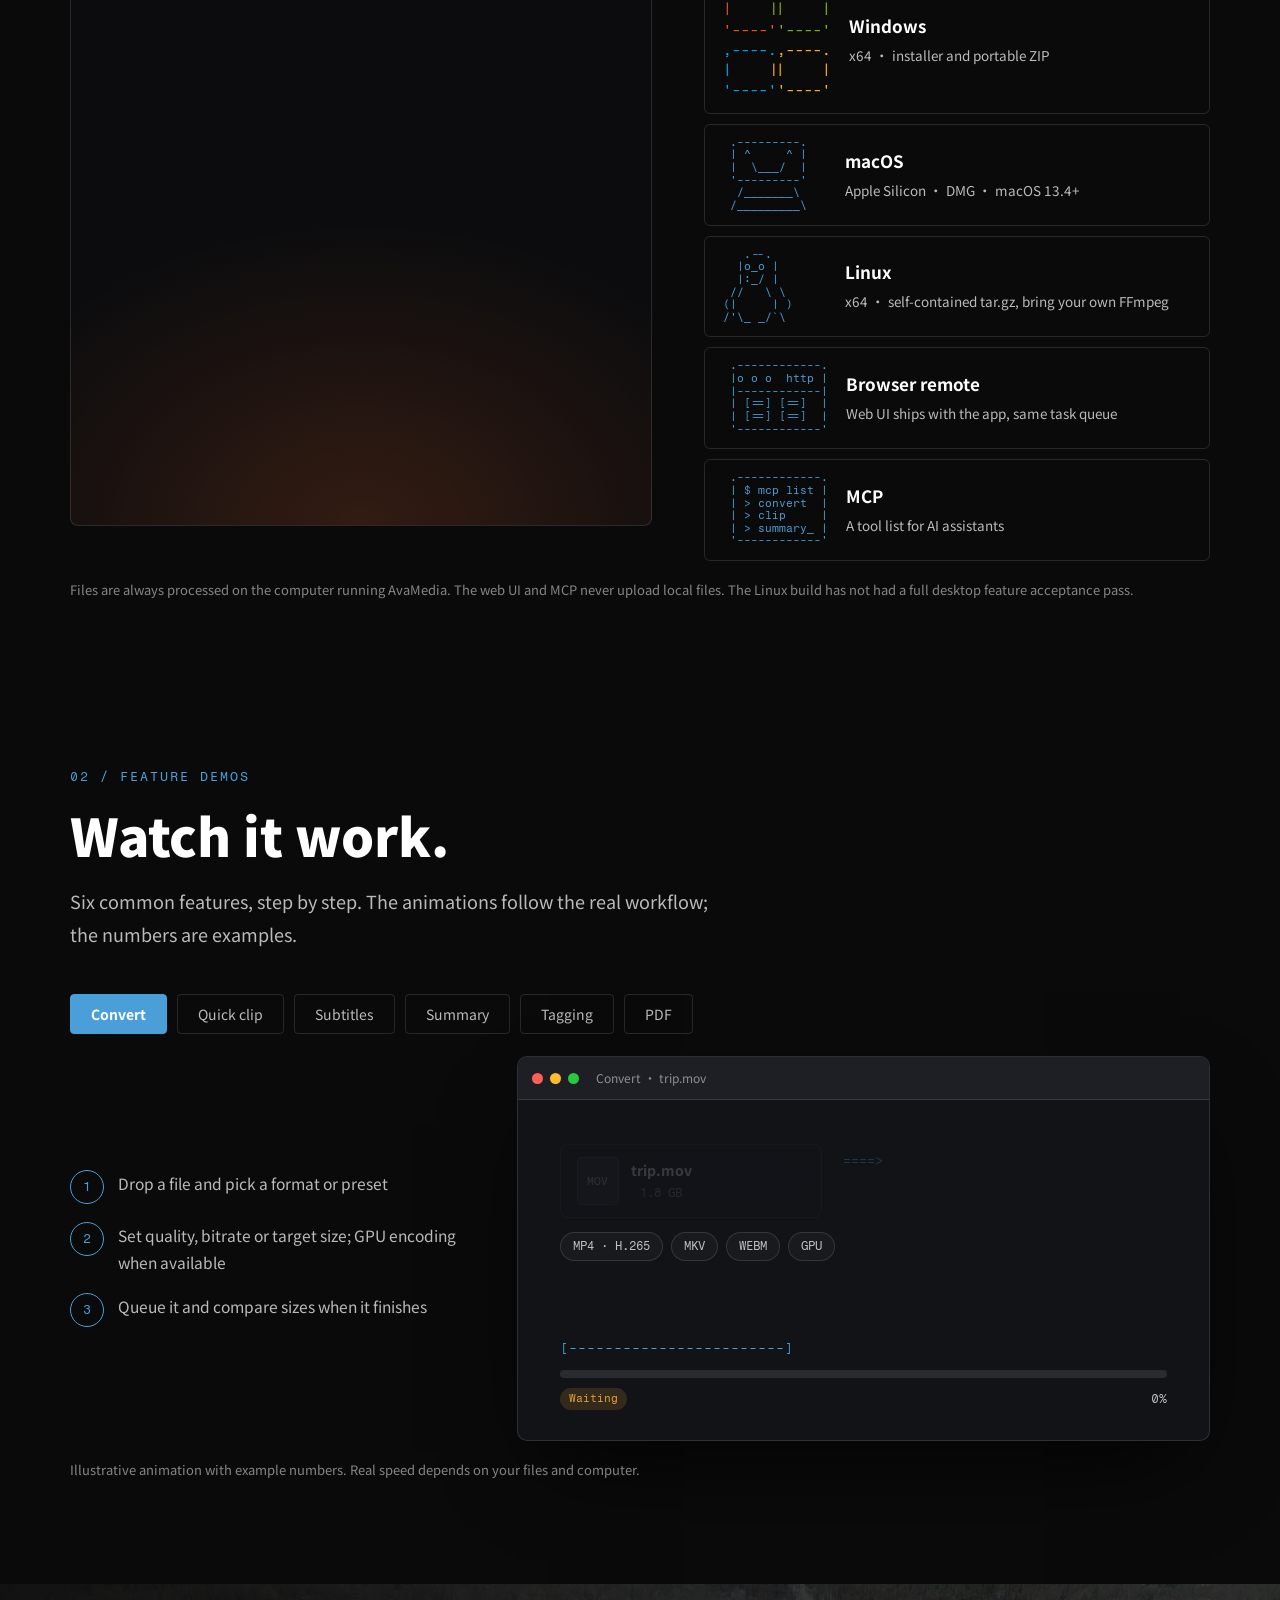
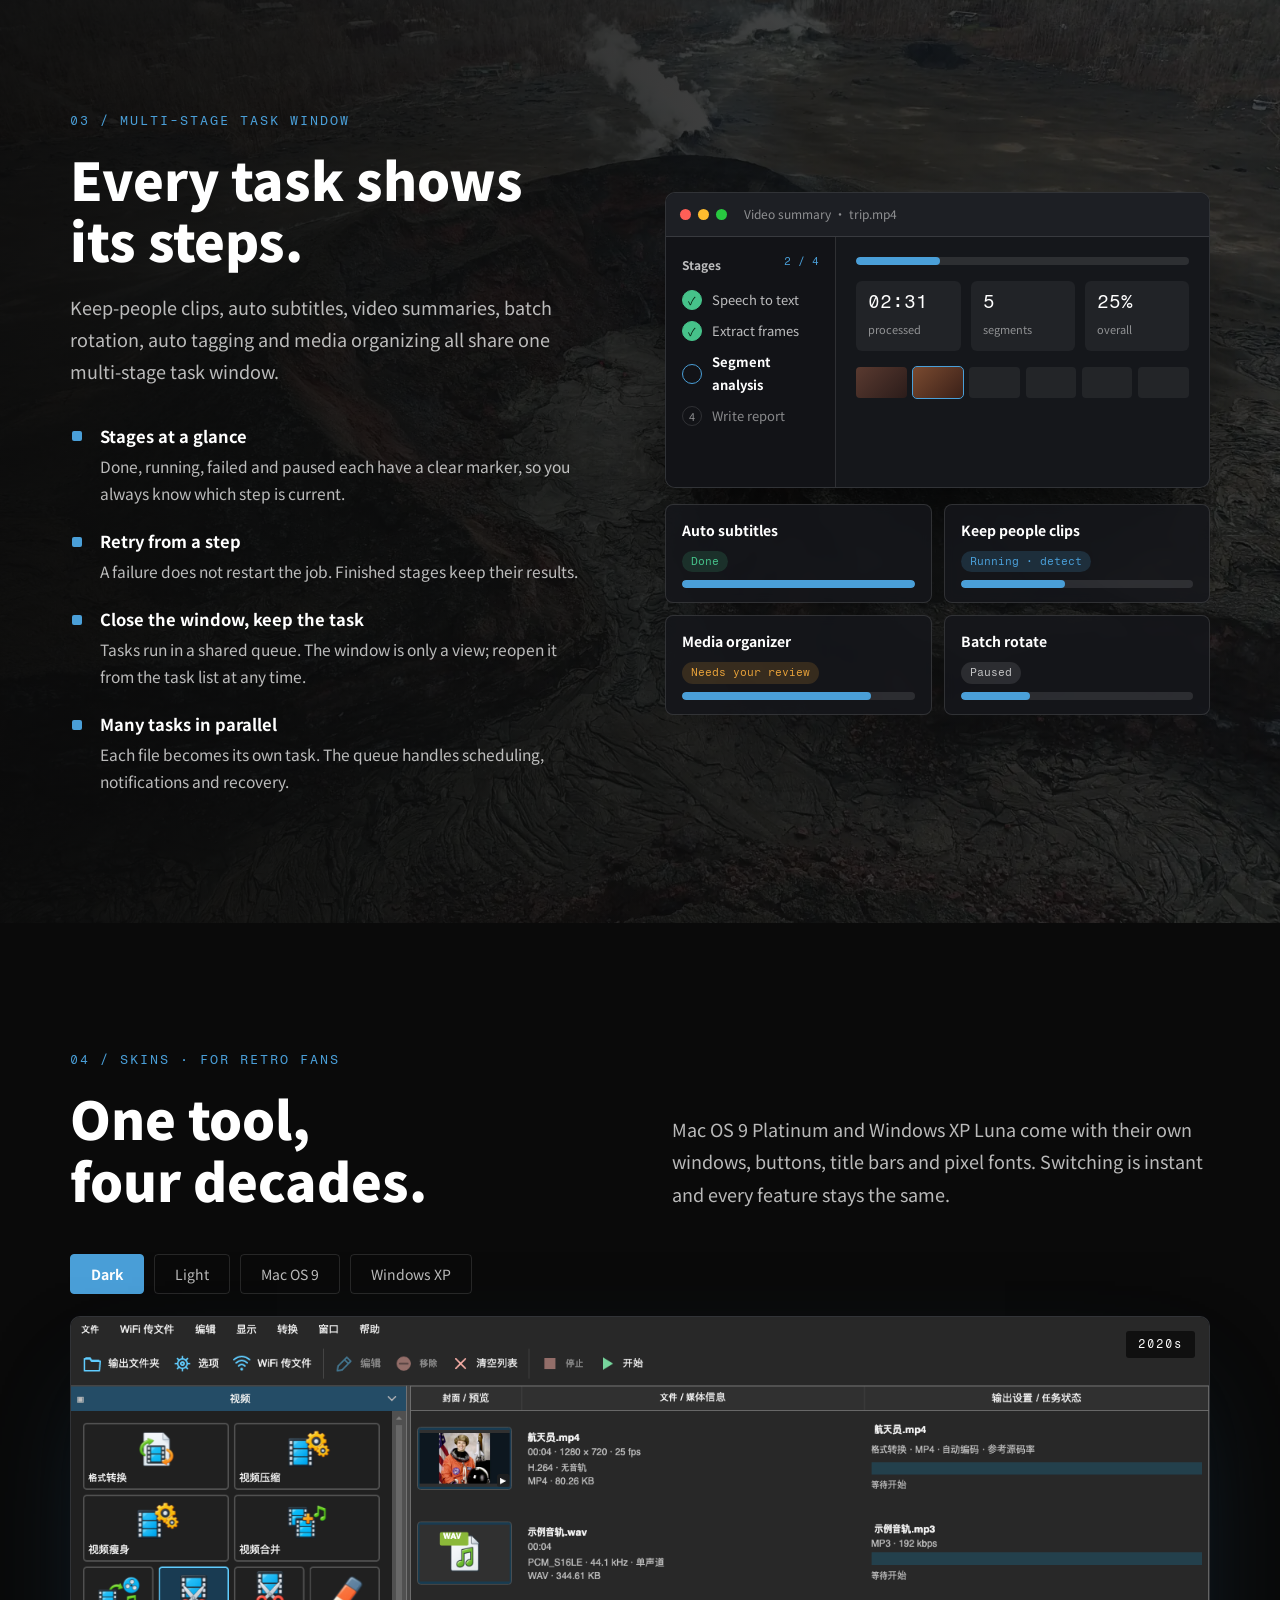
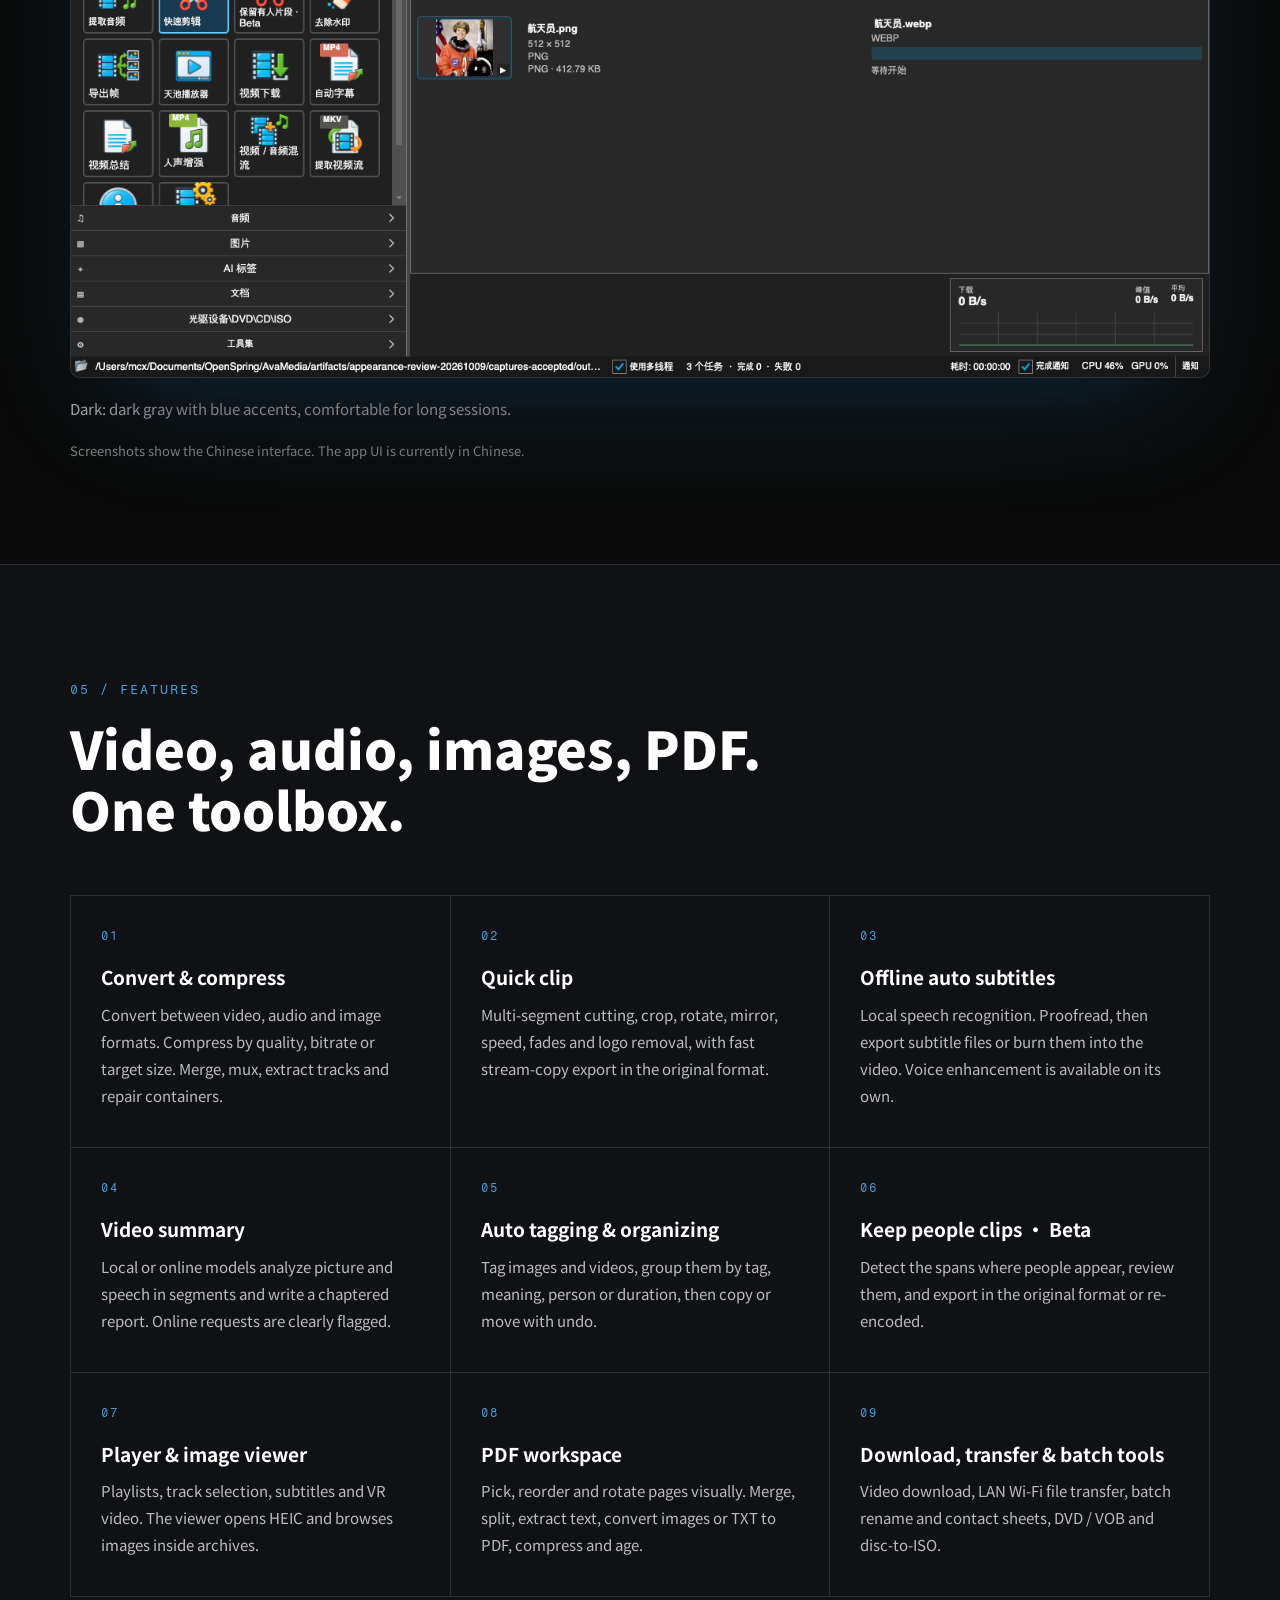
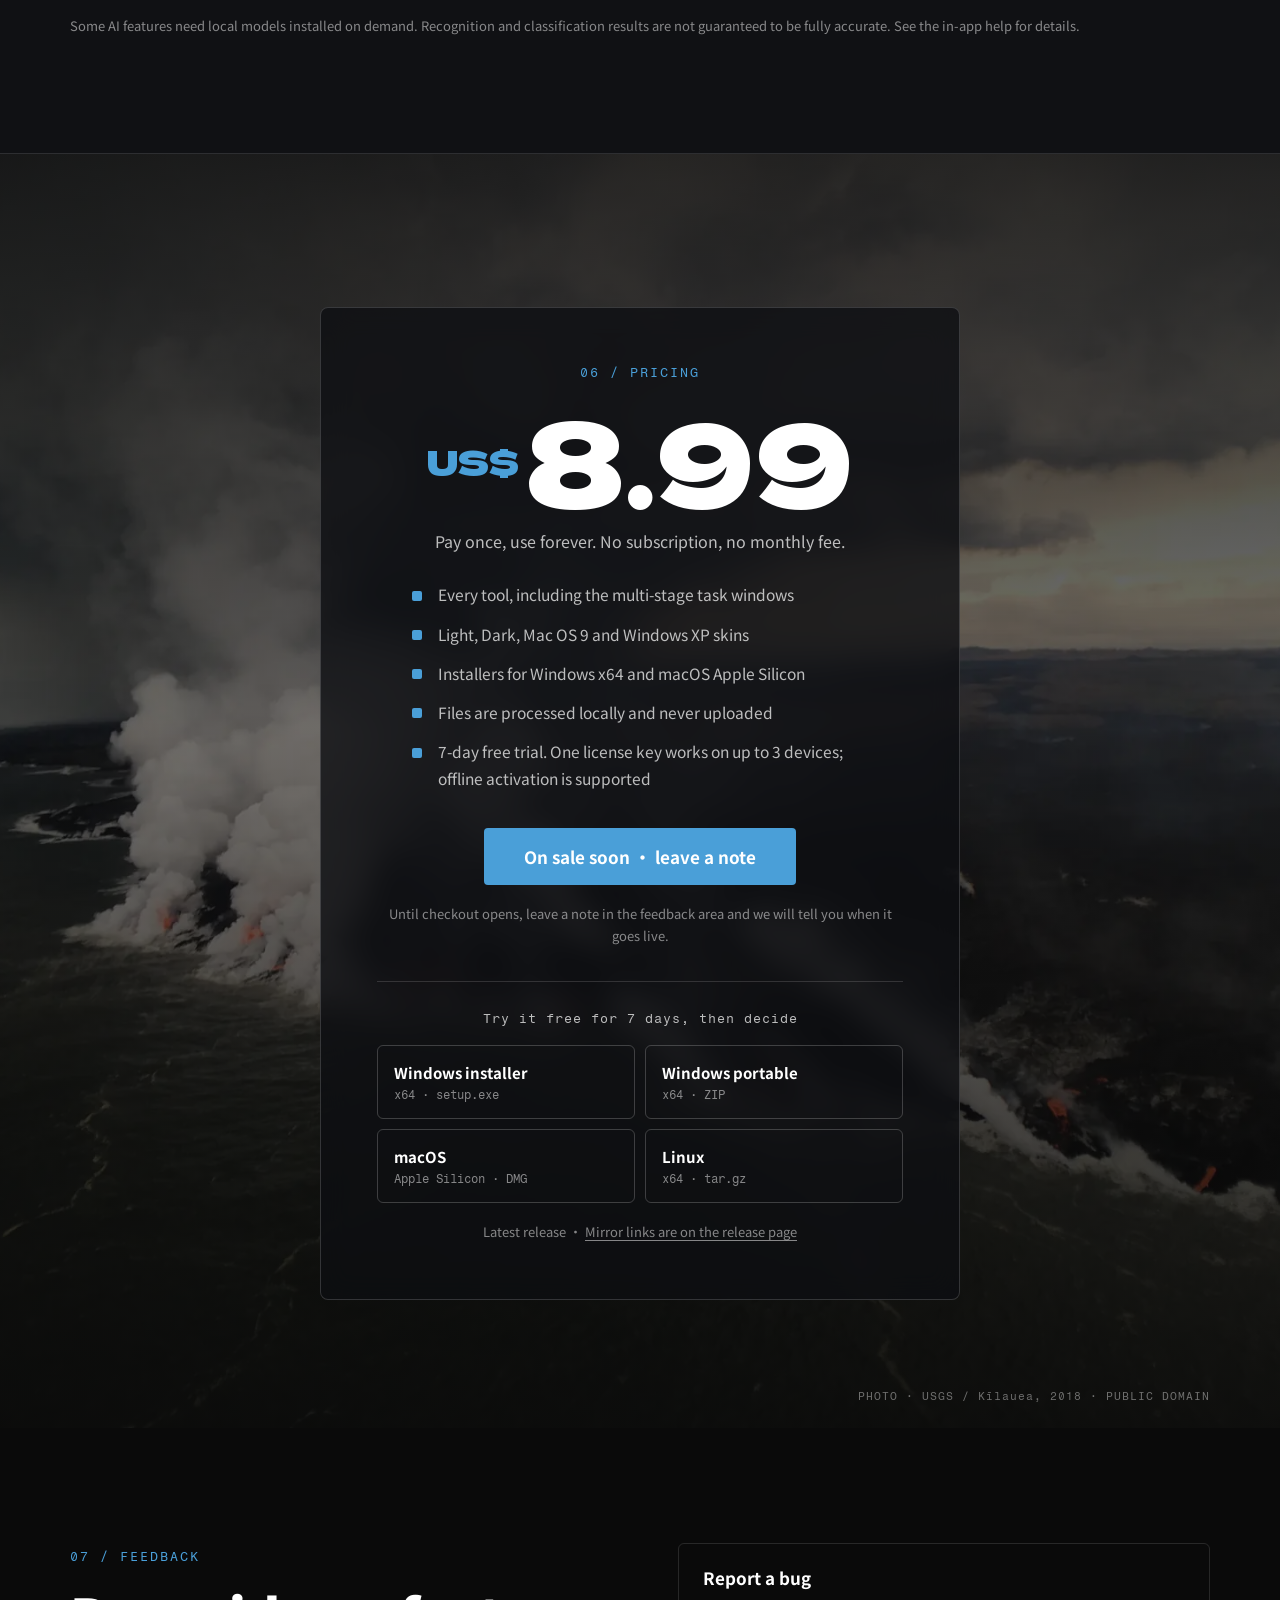
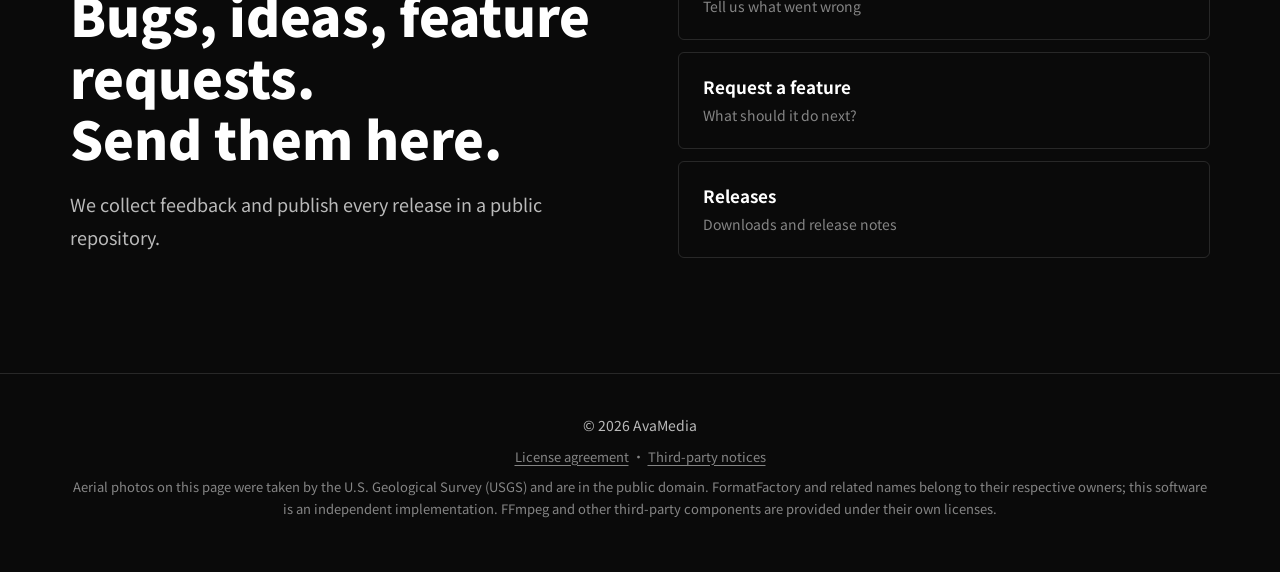
==== commit f2441d3f: "chore(site): bump asset versions so updated demo files load past edge cache Co-Authored-By: Claude H" ====
--- a/site/en/index.html
+++ b/site/en/index.html
@@ -19,7 +19,7 @@
 <link rel="preconnect" href="https://fonts.gstatic.com" crossorigin>
 <link href="https://fonts.googleapis.com/css2?family=Dela+Gothic+One&family=Fragment+Mono&family=Noto+Sans+SC:wght@300..900&display=swap" rel="stylesheet">
 <link rel="preload" as="image" href="../media/volcano-crater.webp" fetchpriority="high">
-<link rel="stylesheet" href="../style.css">
+<link rel="stylesheet" href="../style.css?v=3">
 <script>document.documentElement.classList.add("js")</script>
 </head>
 <body class="en">
@@ -267,7 +267,7 @@
   <p class="fine">Aerial photos on this page were taken by the U.S. Geological Survey (USGS) and are in the public domain. FormatFactory and related names belong to their respective owners; this software is an independent implementation. FFmpeg and other third-party components are provided under their own licenses.</p>
 </footer>
 
-<script src="../site.js"></script>
-<script src="../visuals.js"></script>
+<script src="../site.js?v=3"></script>
+<script src="../visuals.js?v=3"></script>
 </body>
 </html>
--- a/site/style.css
+++ b/site/style.css
@@ -250,23 +250,6 @@
 .cv-ascii{font-size:13px;color:var(--accent);letter-spacing:1px;white-space:nowrap;overflow:hidden}
 .cv-row{display:flex;justify-content:space-between;align-items:center}
 .cv-pct{font-size:13px;color:var(--sub)}
-/* clip */
-.clip-preview{position:absolute;left:6%;right:6%;top:20px;height:150px;border-radius:8px;border:1px solid var(--line)}
-.clip-time{position:absolute;right:12px;bottom:10px;padding:3px 8px;border-radius:3px;background:rgba(0,0,0,.55);font-size:13px}
-.clip-track{position:absolute;left:6%;right:6%;top:196px;height:56px;border-radius:6px}
-.clip-thumbs{position:absolute;inset:0;display:flex;border-radius:6px;overflow:hidden}
-.clip-thumbs i{flex:1}
-.clip-seg{position:absolute;top:0;bottom:0;border-radius:3px;transition:background .25s,outline-color .25s}
-.clip-seg.keep{outline:2px solid var(--accent);outline-offset:-2px;background:rgba(74,159,216,.18)}
-.clip-seg.drop{background:repeating-linear-gradient(45deg,rgba(10,10,10,.78) 0 6px,rgba(10,10,10,.6) 6px 12px)}
-.clip-cut{position:absolute;top:-8px;bottom:-8px;width:2px;background:#fff;transform:translateX(-1px);transition:opacity .2s}
-.clip-cut span{position:absolute;top:-18px;left:-6px;font-size:13px}
-.clip-head{position:absolute;top:-12px;bottom:-12px;width:2px;background:var(--accent);box-shadow:0 0 12px var(--accent)}
-.clip-head::before{content:"";position:absolute;top:-2px;left:-5px;border:6px solid transparent;border-top-color:var(--accent)}
-.clip-foot{position:absolute;left:6%;right:6%;bottom:22px;display:flex;justify-content:space-between;align-items:center}
-.clip-count{font-size:13px;color:var(--sub)}
-.clip-btn{cursor:default}
-.clip-btn.pulse{animation:pulse .6s ease-in-out infinite alternate}
 @keyframes pulse{to{box-shadow:0 0 0 6px rgba(74,159,216,.3)}}
 /* subtitles */
 .sub-top{position:absolute;left:6%;right:6%;top:20px;display:flex;justify-content:space-between;align-items:center}
@@ -323,3 +306,78 @@
   .nav-right .btn.small{padding:10px 12px;font-size:13px}
   .lang{padding:8px 9px;font-size:12px}
 }
+
+/* quick clip mock (matches the current app window) */
+.scene-clip{height:auto !important}
+.qc-scale{position:relative;width:100%;overflow:hidden}
+.qc{position:absolute;left:0;top:0;width:1000px;height:640px;transform-origin:0 0;background:#1d1d1f;color:#e9e9ec;font:13px/1.3 var(--sans);user-select:none;overflow:hidden;border-radius:0}
+.qc *{box-sizing:border-box}
+.qc-bar{position:absolute;left:0;top:0;width:1000px;height:52px;border-bottom:1px solid rgba(255,255,255,.08);background:#2a2a2d}
+.qc-dots{position:absolute;left:14px;top:20px;display:flex;gap:7px}
+.qc-dots i{width:12px;height:12px;border-radius:50%;background:#ff5f57}
+.qc-dots i:nth-child(2){background:#febc2e}.qc-dots i:nth-child(3){background:#28c840}
+.qc-app{position:absolute;left:84px;top:12px;width:28px;height:28px;border-radius:7px;background:linear-gradient(135deg,#0a84ff,#64d2ff)}
+.qc-title{position:absolute;left:122px;top:17px;font-weight:600;font-size:14px;white-space:nowrap}
+.qc-tabs{position:absolute;left:350px;top:10px;display:flex;background:#1c1c1e;border-radius:9px;padding:3px;gap:2px}
+.qc-tabs span{padding:6px 14px;border-radius:7px;font-size:13px;color:#a1a1a6;white-space:nowrap}
+.qc-tabs .on{background:#3a3a3c;color:#fff;font-weight:600}
+.qc-undo{position:absolute;right:20px;top:15px;color:#8e8e93}
+.qc-preview{position:absolute;left:16px;top:64px;width:568px;height:308px;border-radius:10px;overflow:hidden;background:#000}
+.qc-frame{position:absolute;inset:0}
+.qc-badge{position:absolute;left:12px;top:12px;padding:4px 10px;border-radius:6px;background:rgba(0,0,0,.55);font:12px var(--mono);color:#fff}
+.qc-transport{position:absolute;left:16px;top:384px;width:568px;height:28px}
+.qc-time{position:absolute;left:0;top:5px;font:600 14px var(--mono);color:#fff;white-space:nowrap}
+.qc-ctl{position:absolute;left:50%;top:2px;transform:translateX(-50%);font-size:15px;color:#d1d1d6;white-space:nowrap}
+.qc-play{color:#0a84ff}
+.qc-prec{position:absolute;right:0;top:6px;font-size:12px;color:#a1a1a6;white-space:nowrap}
+.qc-timeline{position:absolute;left:16px;top:424px;width:568px;height:172px;border-radius:10px;background:#2a2a2d;border:1px solid rgba(255,255,255,.08)}
+.qc-tools{position:absolute;left:10px;top:10px;display:flex;gap:8px}
+.qc-tools span{width:96px;height:26px;display:flex;align-items:center;justify-content:center;border-radius:6px;background:#3a3a3c;font-size:12.5px;color:#f2f2f7;white-space:nowrap;transition:background .15s,transform .15s}
+.qc-tools span.on{background:#0a84ff;transform:scale(.96)}
+.qc-ruler{position:absolute;left:10px;top:46px;width:548px;height:14px;font:11px var(--mono);color:#8e8e93}
+.qc-ruler span{position:absolute;top:0;white-space:nowrap}
+.qc-track{position:absolute;left:10px;top:66px;width:548px;height:66px;border-radius:6px;overflow:hidden;background:#3a3a3c}
+.qc-thumbs{position:absolute;inset:0;display:flex}
+.qc-thumbs i{flex:1}
+.qc-mask{position:absolute;top:0;bottom:0;background:rgba(20,20,22,.72)}
+.qc-mask.ml{left:0}
+.qc-mask.mr{right:0}
+.qc-seg{position:absolute;top:0;bottom:0;border:2px solid #0a84ff;border-radius:4px}
+.qc-head{position:absolute;top:-8px;bottom:-8px;width:2px;background:#ff453a;transform:translateX(-1px)}
+.qc-head::before{content:"";position:absolute;left:-5px;top:0;border:6px solid transparent;border-top:8px solid #ff453a;border-bottom:0}
+.qc-count{position:absolute;left:10px;top:142px;font:12px var(--mono);color:#a1a1a6;white-space:nowrap}
+.qc-side{position:absolute;left:600px;top:64px;width:384px;height:532px;background:#232325;border-left:1px solid rgba(255,255,255,.08)}
+.qc-sidehead{position:absolute;left:16px;top:16px;font-weight:700;font-size:14px}
+.qc-card{position:absolute;left:16px;top:44px;width:352px;height:74px;border-radius:10px;background:#2c2c2f;padding:12px 14px 12px 18px;display:flex;align-items:center;gap:10px}
+.qc-card::before{content:"";position:absolute;left:0;top:14px;bottom:14px;width:3px;border-radius:2px;background:#0a84ff}
+.qc-strip{display:flex;gap:3px}
+.qc-strip i{width:34px;height:24px;border-radius:4px;background:linear-gradient(135deg,#7a5a3a,#2e3a2a)}
+.qc-strip i:nth-child(2){background:linear-gradient(135deg,#3f6b8a,#1f2d3a)}
+.qc-cardtxt{flex:1;display:grid;gap:3px;min-width:0}
+.qc-cardtxt b{font-size:14px}
+.qc-cardtxt small{font:11.5px var(--mono);color:#a1a1a6;white-space:nowrap}
+.seg-dur{font:600 14px var(--mono);color:#fff;white-space:nowrap}
+.qc-sub{position:absolute;left:16px;top:134px;font-size:12px;color:#a1a1a6}
+.qc-pair{position:absolute;left:16px;top:156px;width:352px;display:grid;grid-template-columns:1fr 1fr;gap:10px}
+.qc-pthumb{height:92px;border-radius:8px;position:relative;background:linear-gradient(150deg,hsl(var(--h),40%,38%),hsl(var(--h),30%,16%))}
+.qc-pthumb em{position:absolute;left:8px;top:8px;font-style:normal;font-size:11px;padding:2px 8px;border-radius:5px;background:#0a84ff;color:#fff;font-weight:600}
+.qc-times{position:absolute;left:16px;top:256px;width:352px;display:grid;grid-template-columns:1fr 1fr;gap:10px;font:13px var(--mono);color:#fff}
+.qc-times span{padding:6px 10px;border-radius:6px;background:#1d1d1f;text-align:center}
+.qc-rows{position:absolute;left:16px;top:294px;width:352px;border-radius:10px;background:#2c2c2f;overflow:hidden}
+.qc-rows div{display:flex;justify-content:space-between;align-items:center;height:34px;padding:0 14px;border-bottom:1px solid rgba(255,255,255,.06);font-size:13px}
+.qc-rows div:last-child{border-bottom:0}
+.qc-rows span{color:#a1a1a6}
+.qc-rows b{font-weight:500;color:#f2f2f7}
+.qc-btns{position:absolute;left:16px;top:432px;width:352px;display:grid;grid-template-columns:1fr 1fr;gap:10px}
+.qc-btns span{height:32px;display:flex;align-items:center;justify-content:center;border-radius:7px;background:#3a3a3c;font-size:13px;white-space:nowrap}
+.qc-inv{position:absolute;left:16px;top:480px;display:flex;gap:8px;align-items:center;color:#a1a1a6;font-size:12.5px;white-space:nowrap}
+.qc-inv i{width:14px;height:14px;border:1px solid #636366;border-radius:3px}
+.qc-foot{position:absolute;left:0;top:596px;width:1000px;height:44px;border-top:1px solid rgba(255,255,255,.08);background:#2a2a2d}
+.qc-footname{position:absolute;left:24px;top:12px;color:#a1a1a6}
+.qc-out{position:absolute;right:226px;top:8px;height:28px;padding:0 14px;display:flex;align-items:center;border-radius:7px;background:#3a3a3c;font-size:13px;white-space:nowrap}
+.qc-next{position:absolute;right:16px;top:7px;height:30px;padding:0 16px;display:flex;align-items:center;border-radius:7px;background:#0a84ff;color:#fff;font-weight:600;font-size:13px;white-space:nowrap;transition:transform .12s,filter .12s}
+.qc-next.on{transform:scale(.96);filter:brightness(.88)}
+.qc-ring{position:absolute;left:0;top:0;width:28px;height:28px;border-radius:50%;border:2px solid #64d2ff;box-shadow:0 0 0 4px rgba(100,210,255,.25);opacity:0;pointer-events:none}
+.qc-cursor{position:absolute;left:0;top:0;pointer-events:none;filter:drop-shadow(0 1px 2px rgba(0,0,0,.6))}
+.qc-dots,.qc-app,.qc-title{display:none}
+.qc-tabs{left:50%;transform:translateX(-50%)}
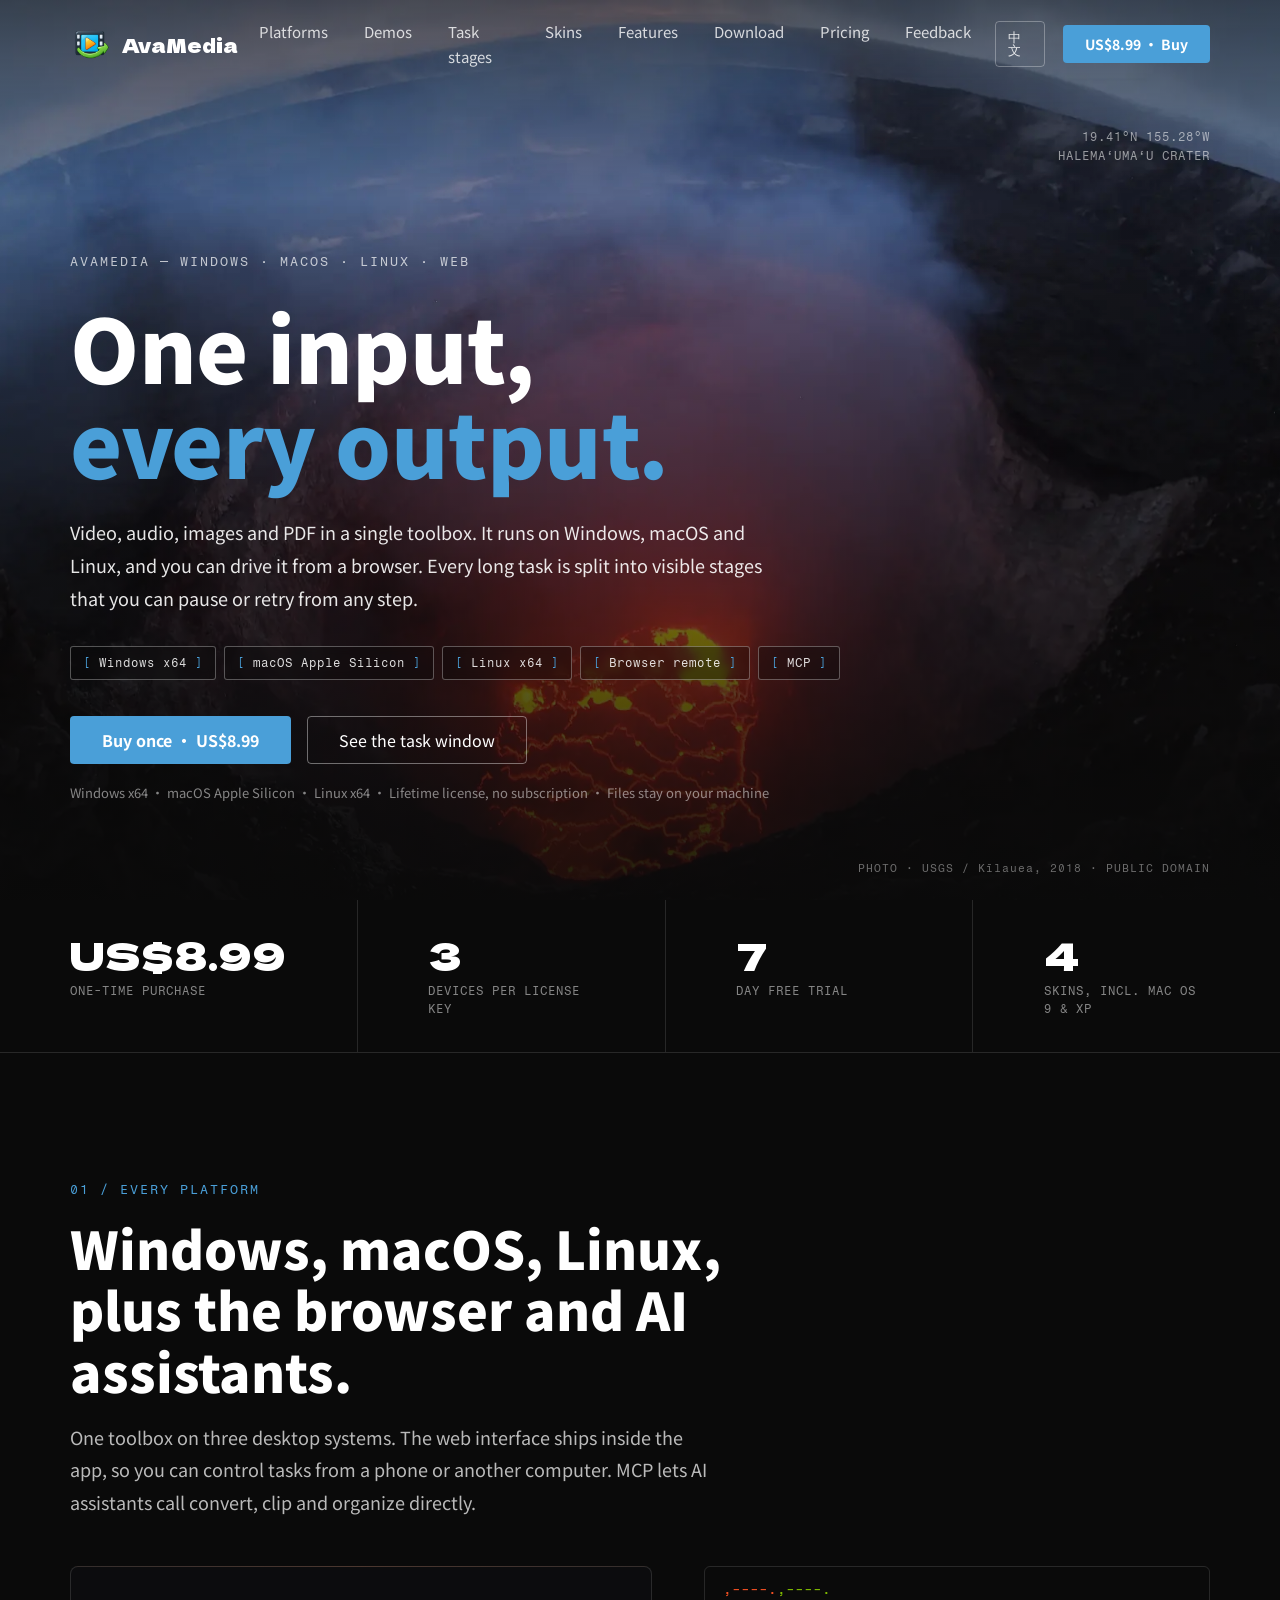
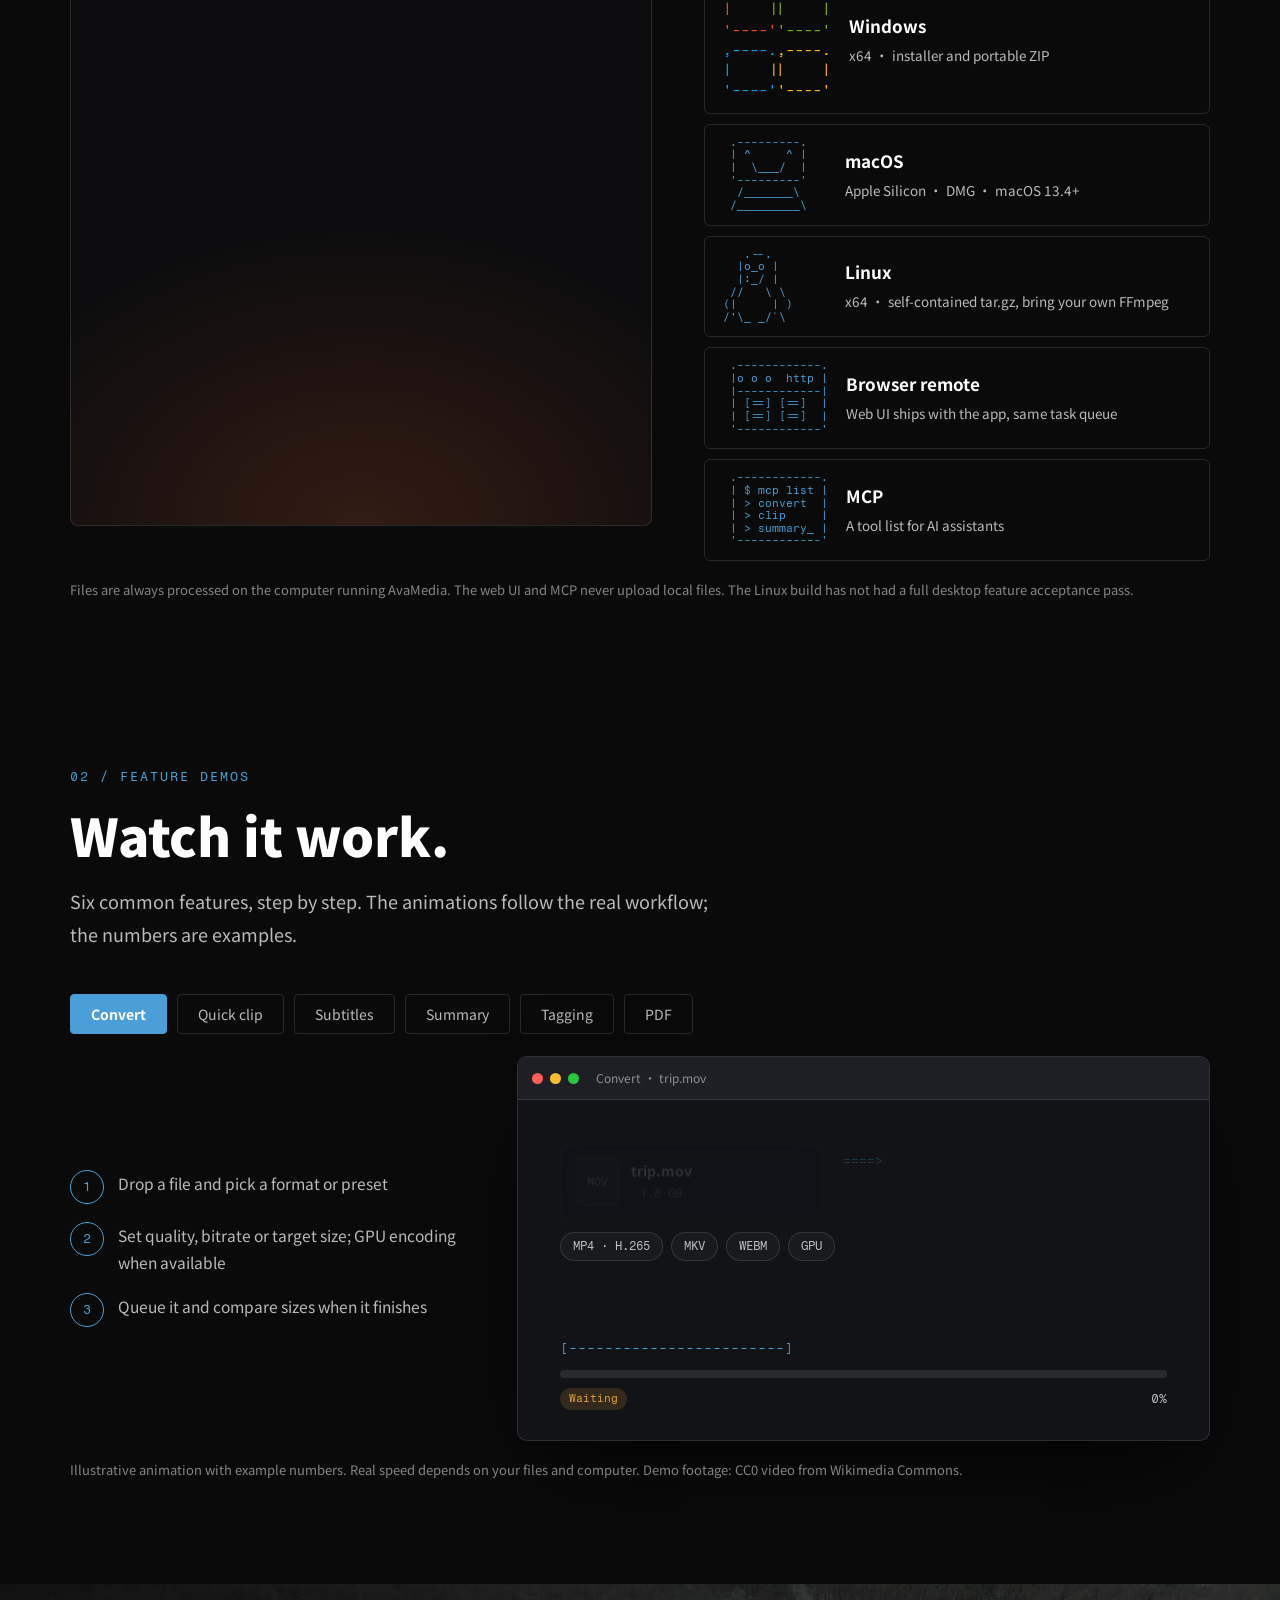
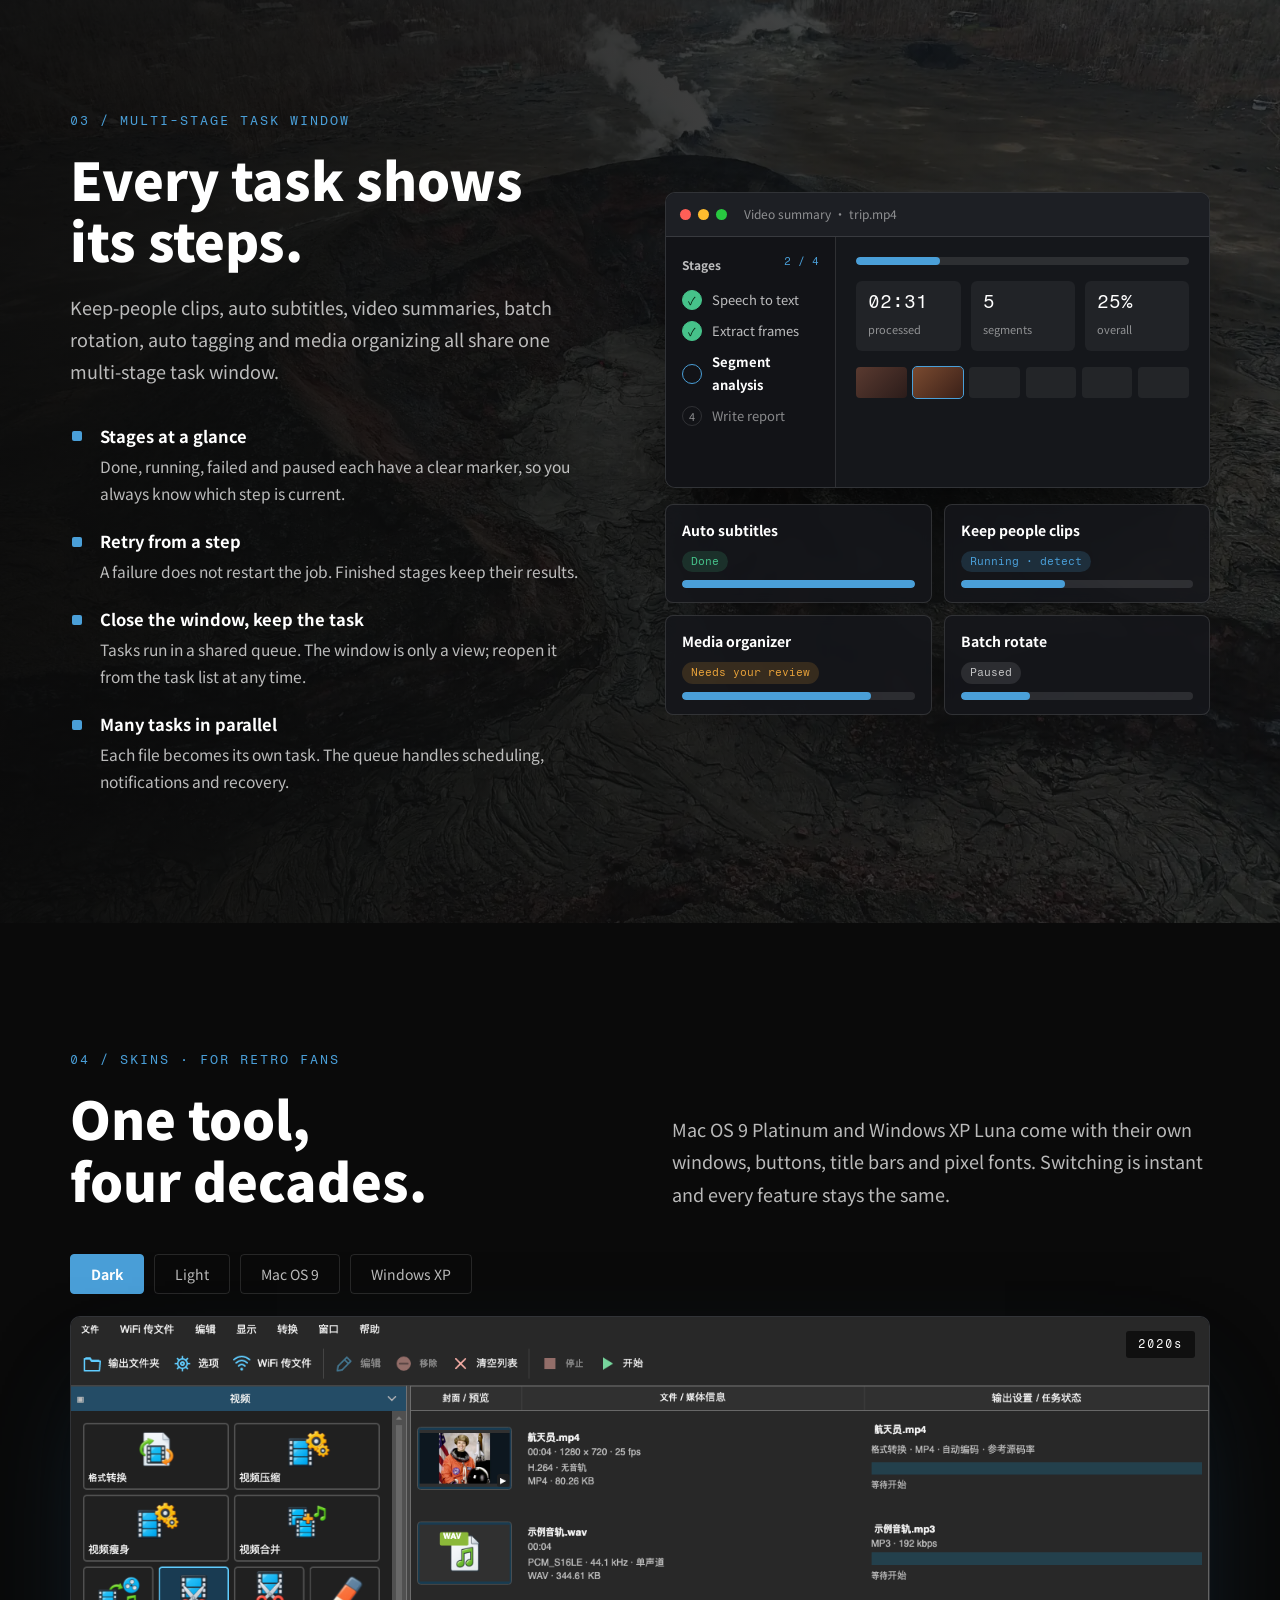
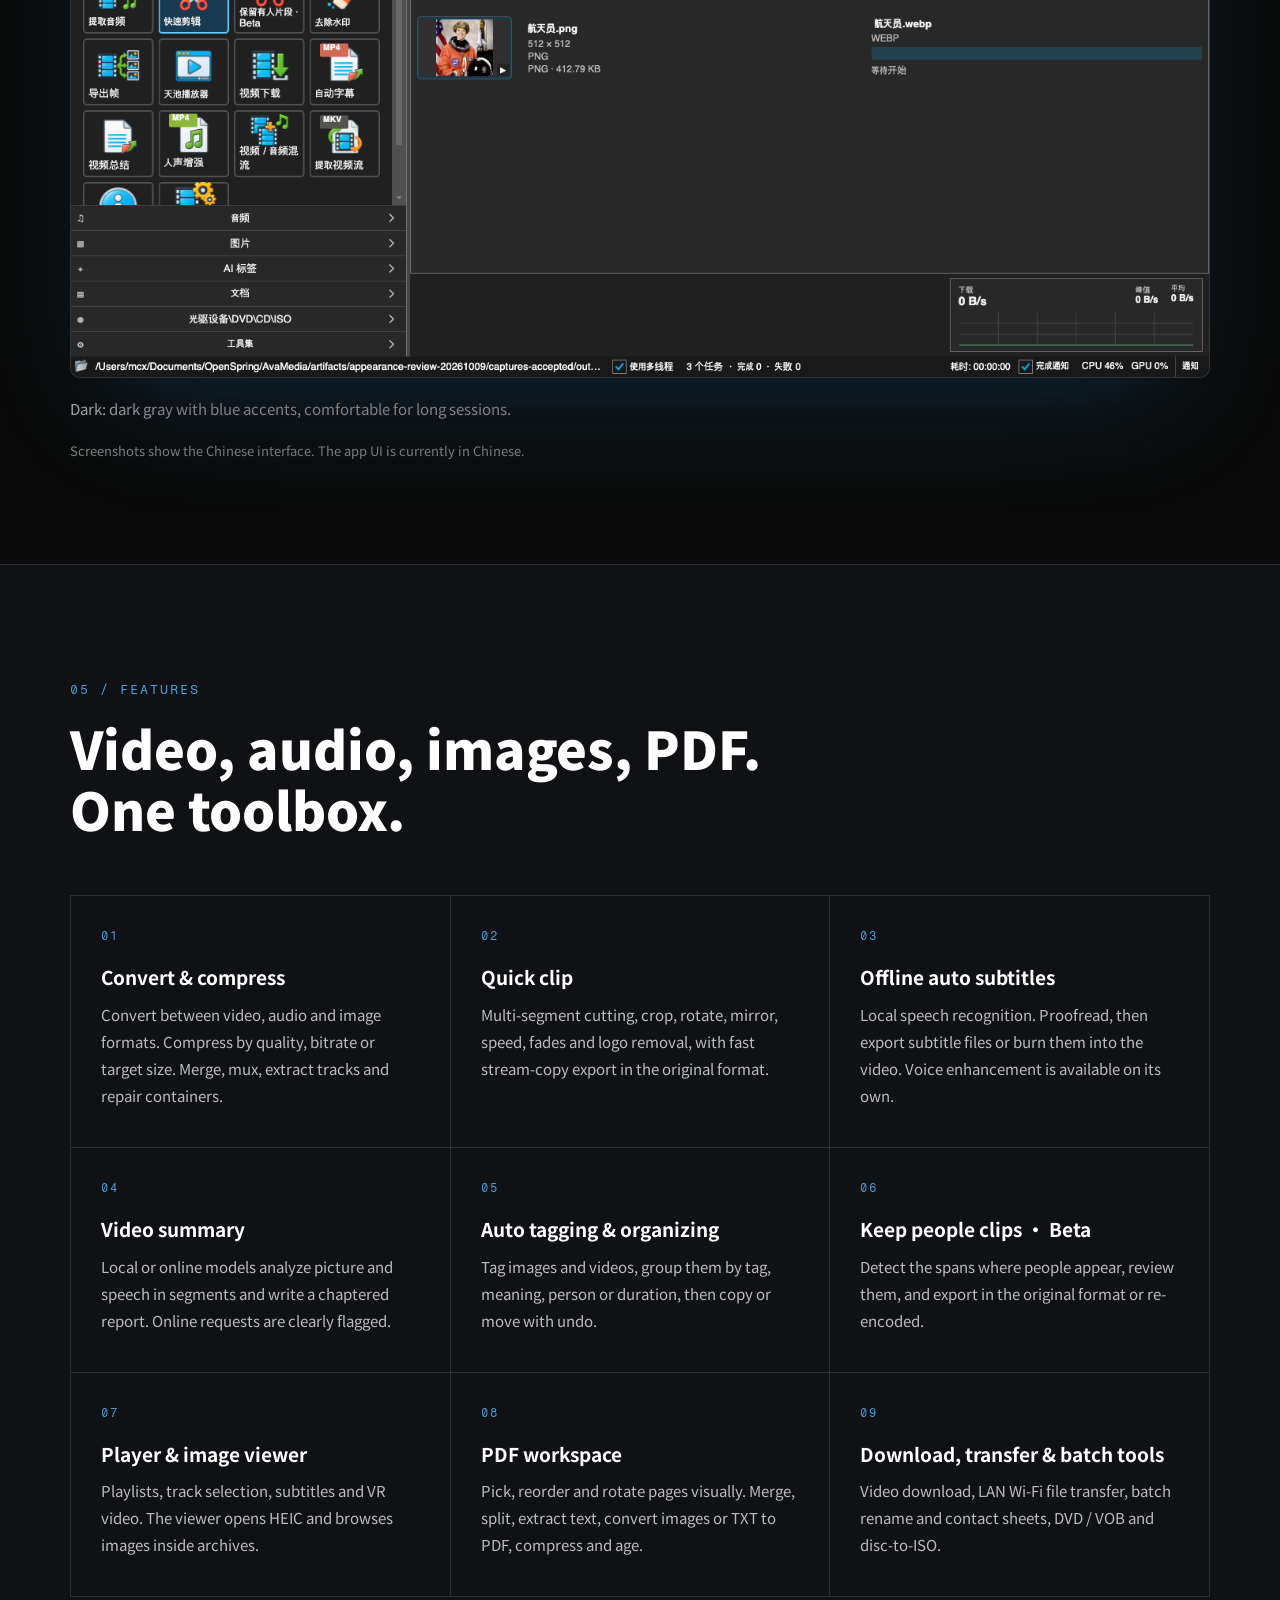
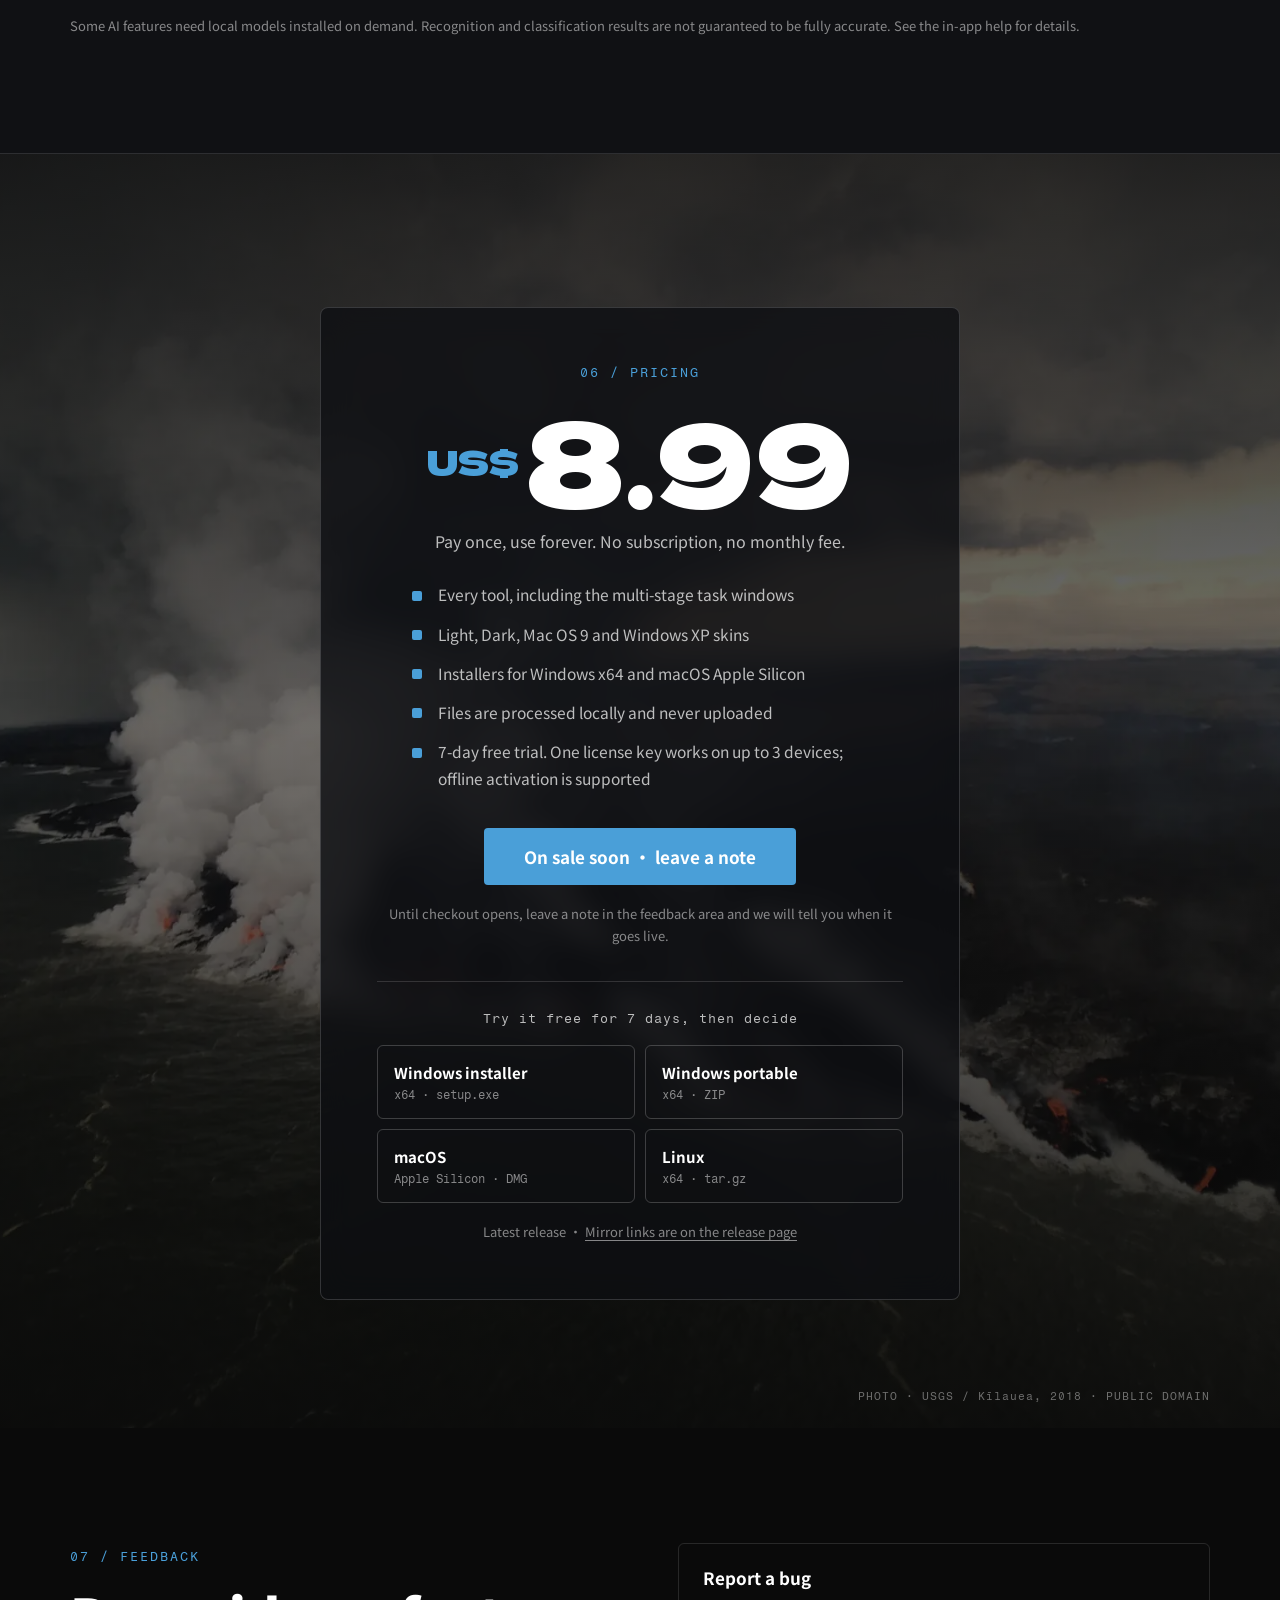
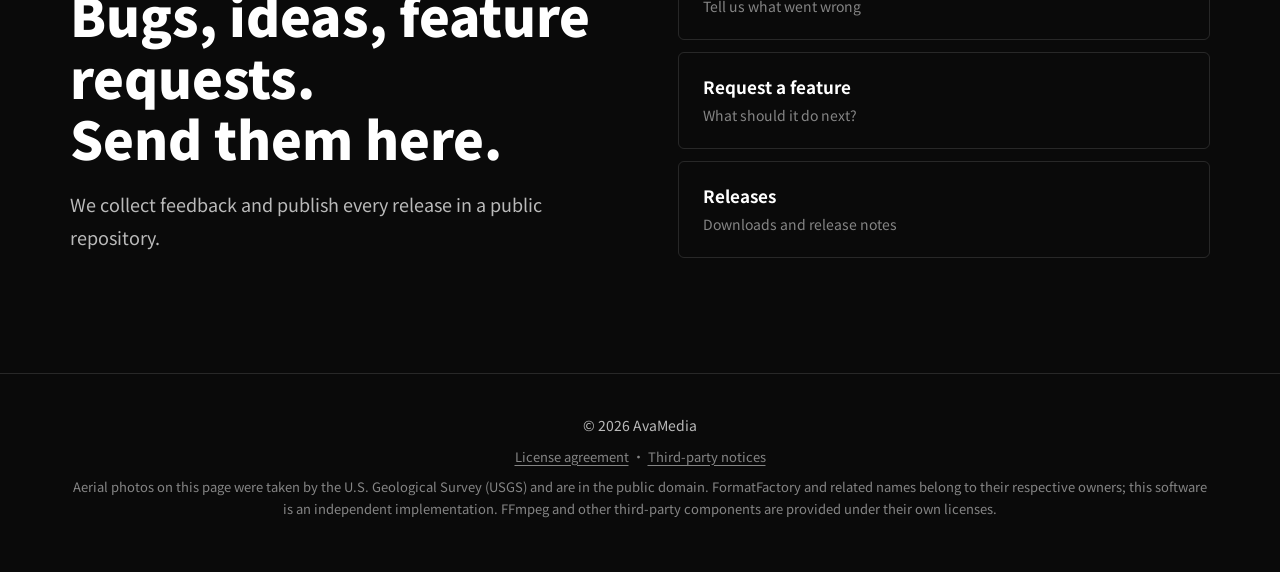
==== commit b53414a9: "feat(site): use CC0 footage, frames and covers in the quick clip demo Co-Authored-By: Claude Haiku 5" ====
--- a/site/en/index.html
+++ b/site/en/index.html
@@ -19,7 +19,7 @@
 <link rel="preconnect" href="https://fonts.gstatic.com" crossorigin>
 <link href="https://fonts.googleapis.com/css2?family=Dela+Gothic+One&family=Fragment+Mono&family=Noto+Sans+SC:wght@300..900&display=swap" rel="stylesheet">
 <link rel="preload" as="image" href="../media/volcano-crater.webp" fetchpriority="high">
-<link rel="stylesheet" href="../style.css?v=3">
+<link rel="stylesheet" href="../style.css?v=4">
 <script>document.documentElement.classList.add("js")</script>
 </head>
 <body class="en">
@@ -121,7 +121,7 @@
       <div class="demo-scene" id="demo-scene" role="tabpanel" aria-label="Feature demos"></div>
     </div>
   </div>
-  <p class="fine">Illustrative animation with example numbers. Real speed depends on your files and computer.</p>
+  <p class="fine">Illustrative animation with example numbers. Real speed depends on your files and computer. Demo footage: CC0 video from Wikimedia Commons.</p>
 </section>
 
 <section id="stages" class="stages" aria-labelledby="stages-title">
@@ -267,7 +267,7 @@
   <p class="fine">Aerial photos on this page were taken by the U.S. Geological Survey (USGS) and are in the public domain. FormatFactory and related names belong to their respective owners; this software is an independent implementation. FFmpeg and other third-party components are provided under their own licenses.</p>
 </footer>
 
-<script src="../site.js?v=3"></script>
-<script src="../visuals.js?v=3"></script>
+<script src="../site.js?v=4"></script>
+<script src="../visuals.js?v=4"></script>
 </body>
 </html>
--- a/site/style.css
+++ b/site/style.css
@@ -381,3 +381,8 @@
 .qc-cursor{position:absolute;left:0;top:0;pointer-events:none;filter:drop-shadow(0 1px 2px rgba(0,0,0,.6))}
 .qc-dots,.qc-app,.qc-title{display:none}
 .qc-tabs{left:50%;transform:translateX(-50%)}
+
+/* real footage in the clip mock */
+.qc-video{position:absolute;inset:0;width:100%;height:100%;object-fit:cover;background:#000}
+.qc-thumbs{position:absolute;inset:0;background-size:100% 100%;background-repeat:no-repeat;background-color:#3a3a3c}
+.qc-pthumb{background-size:cover;background-position:center;background-color:#3a3a3c}
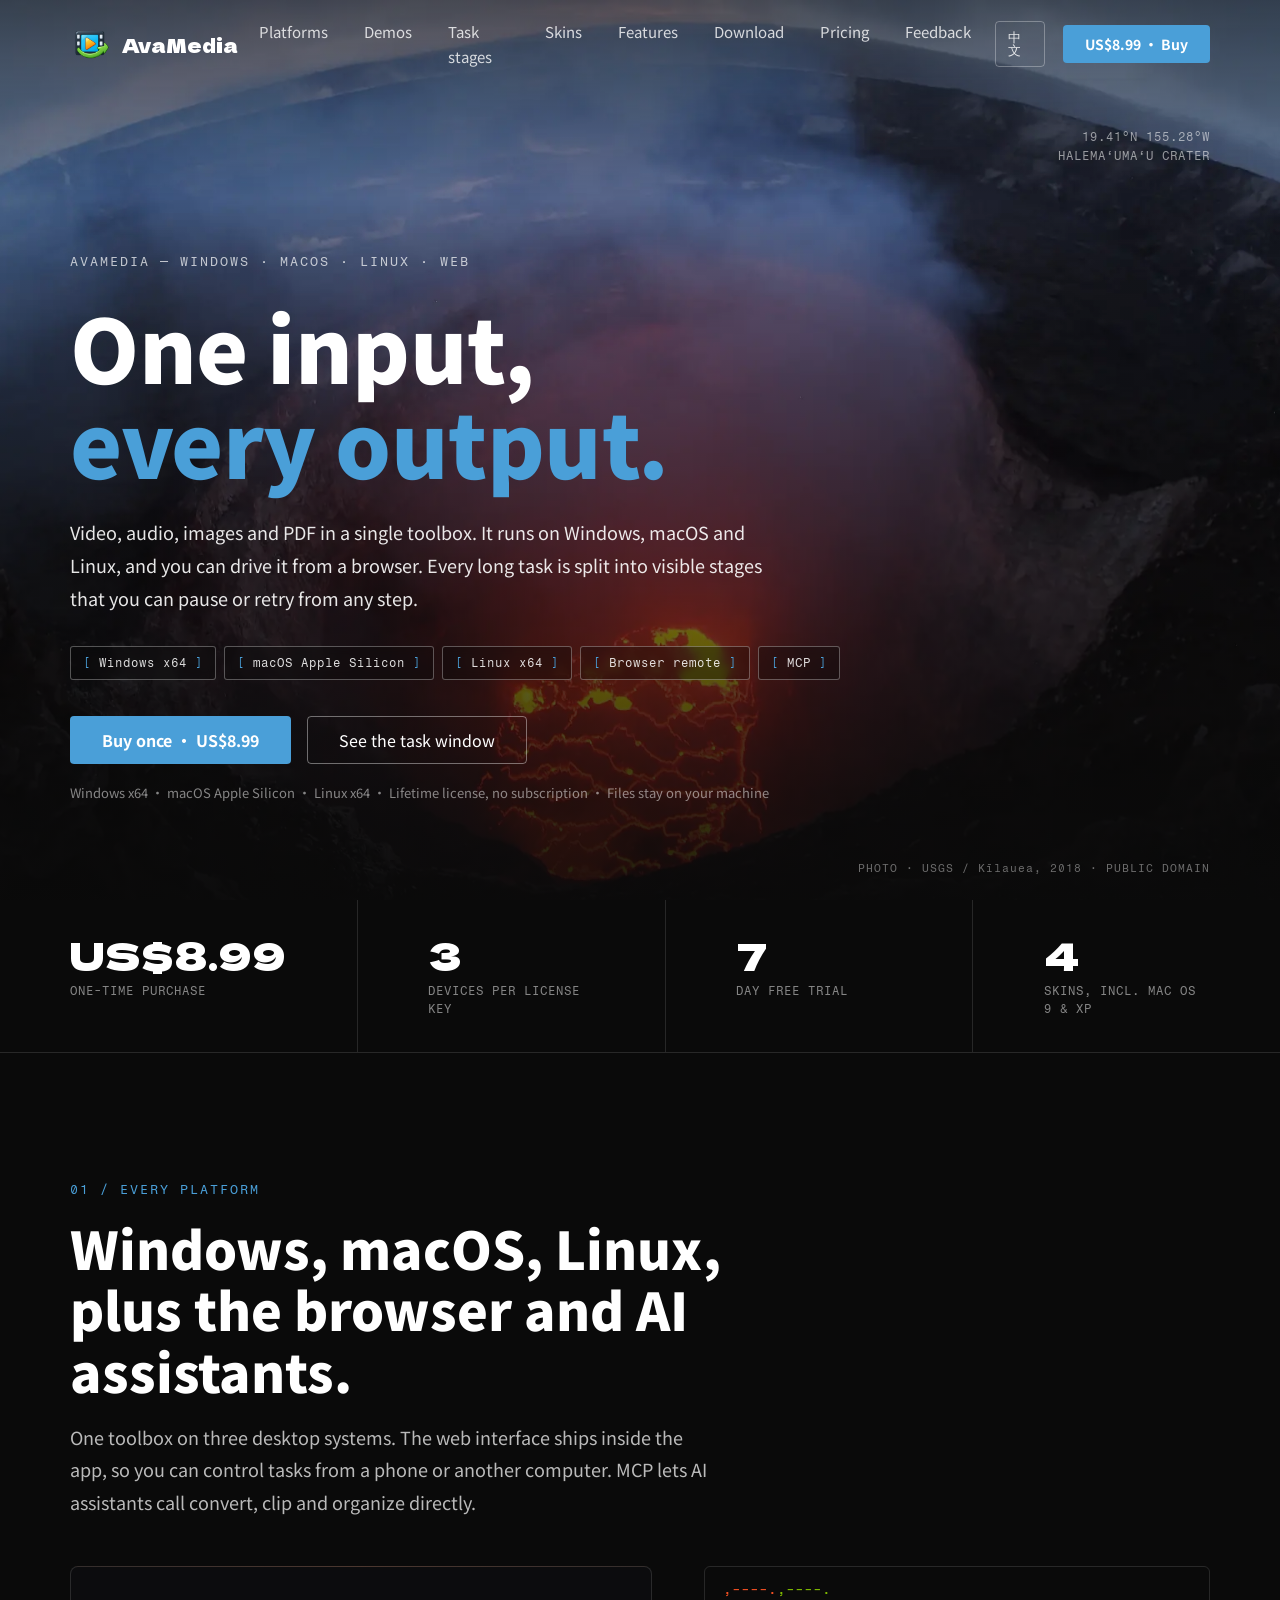
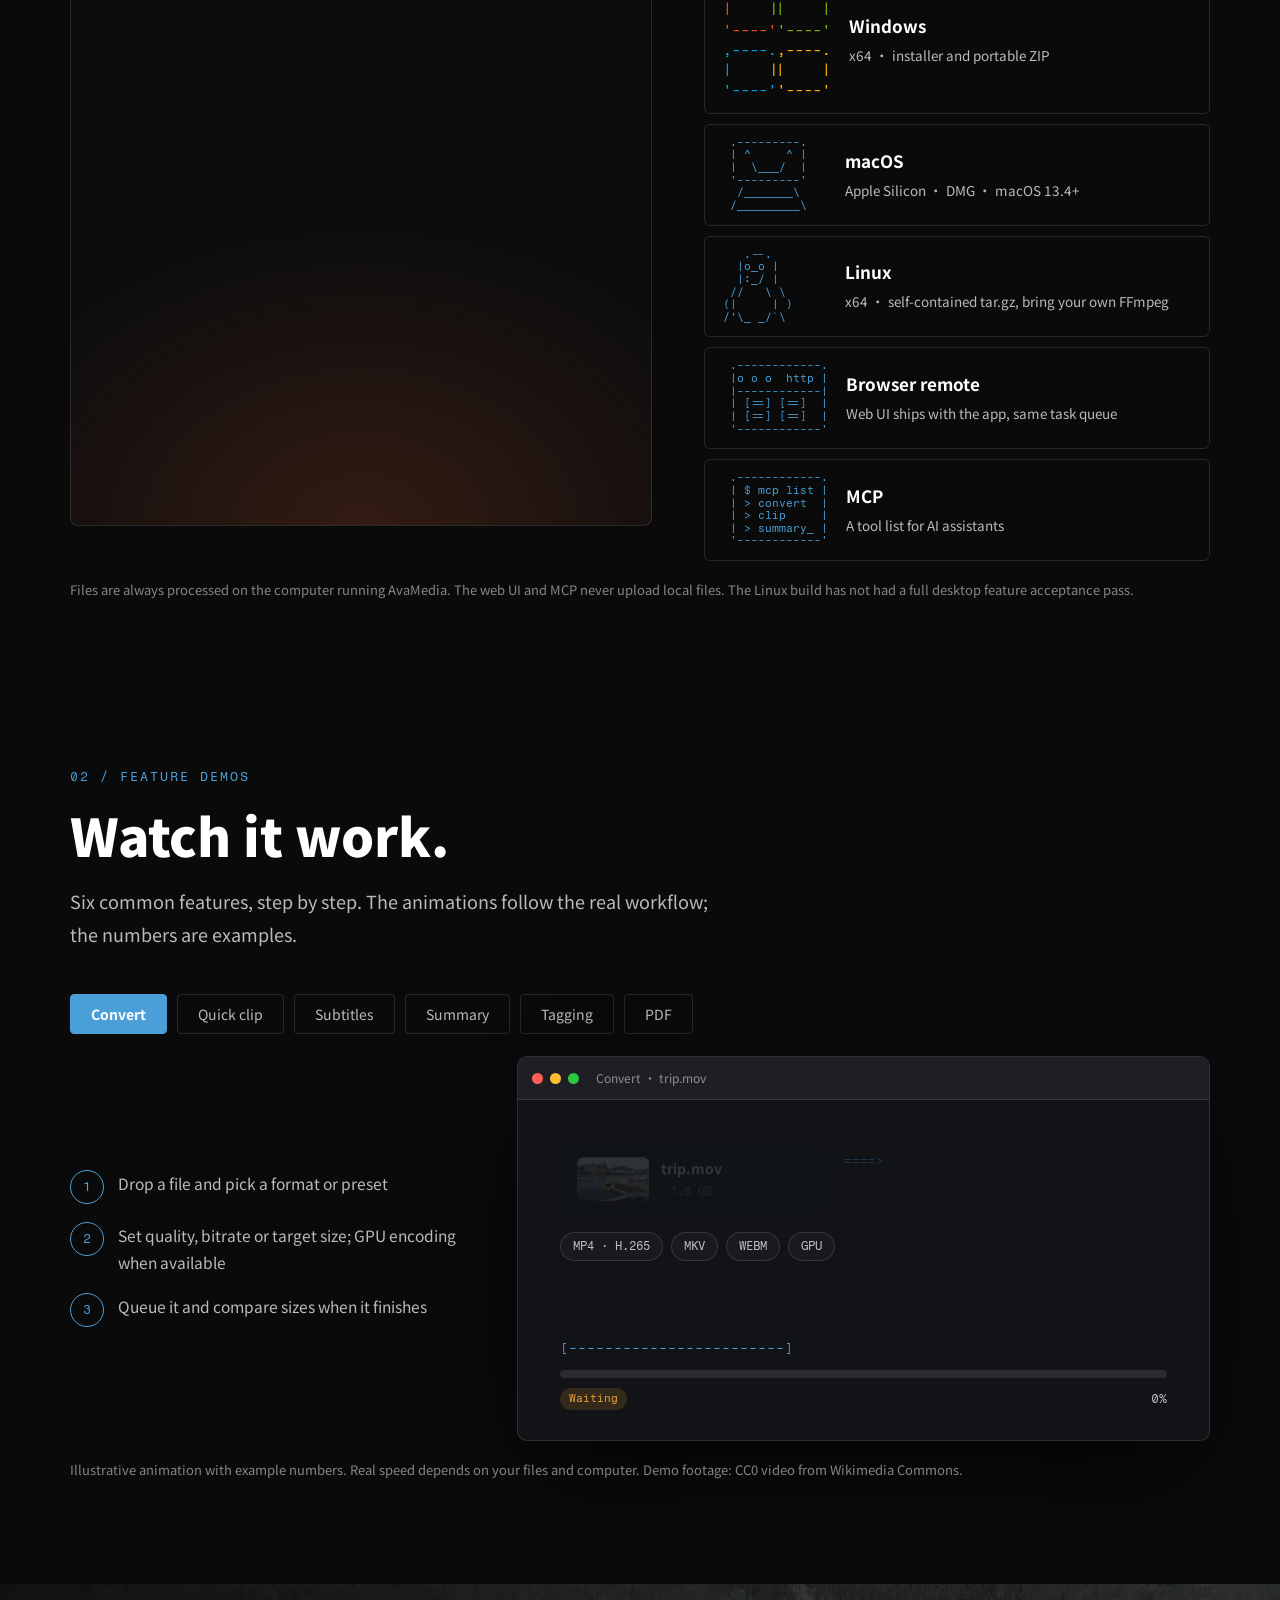
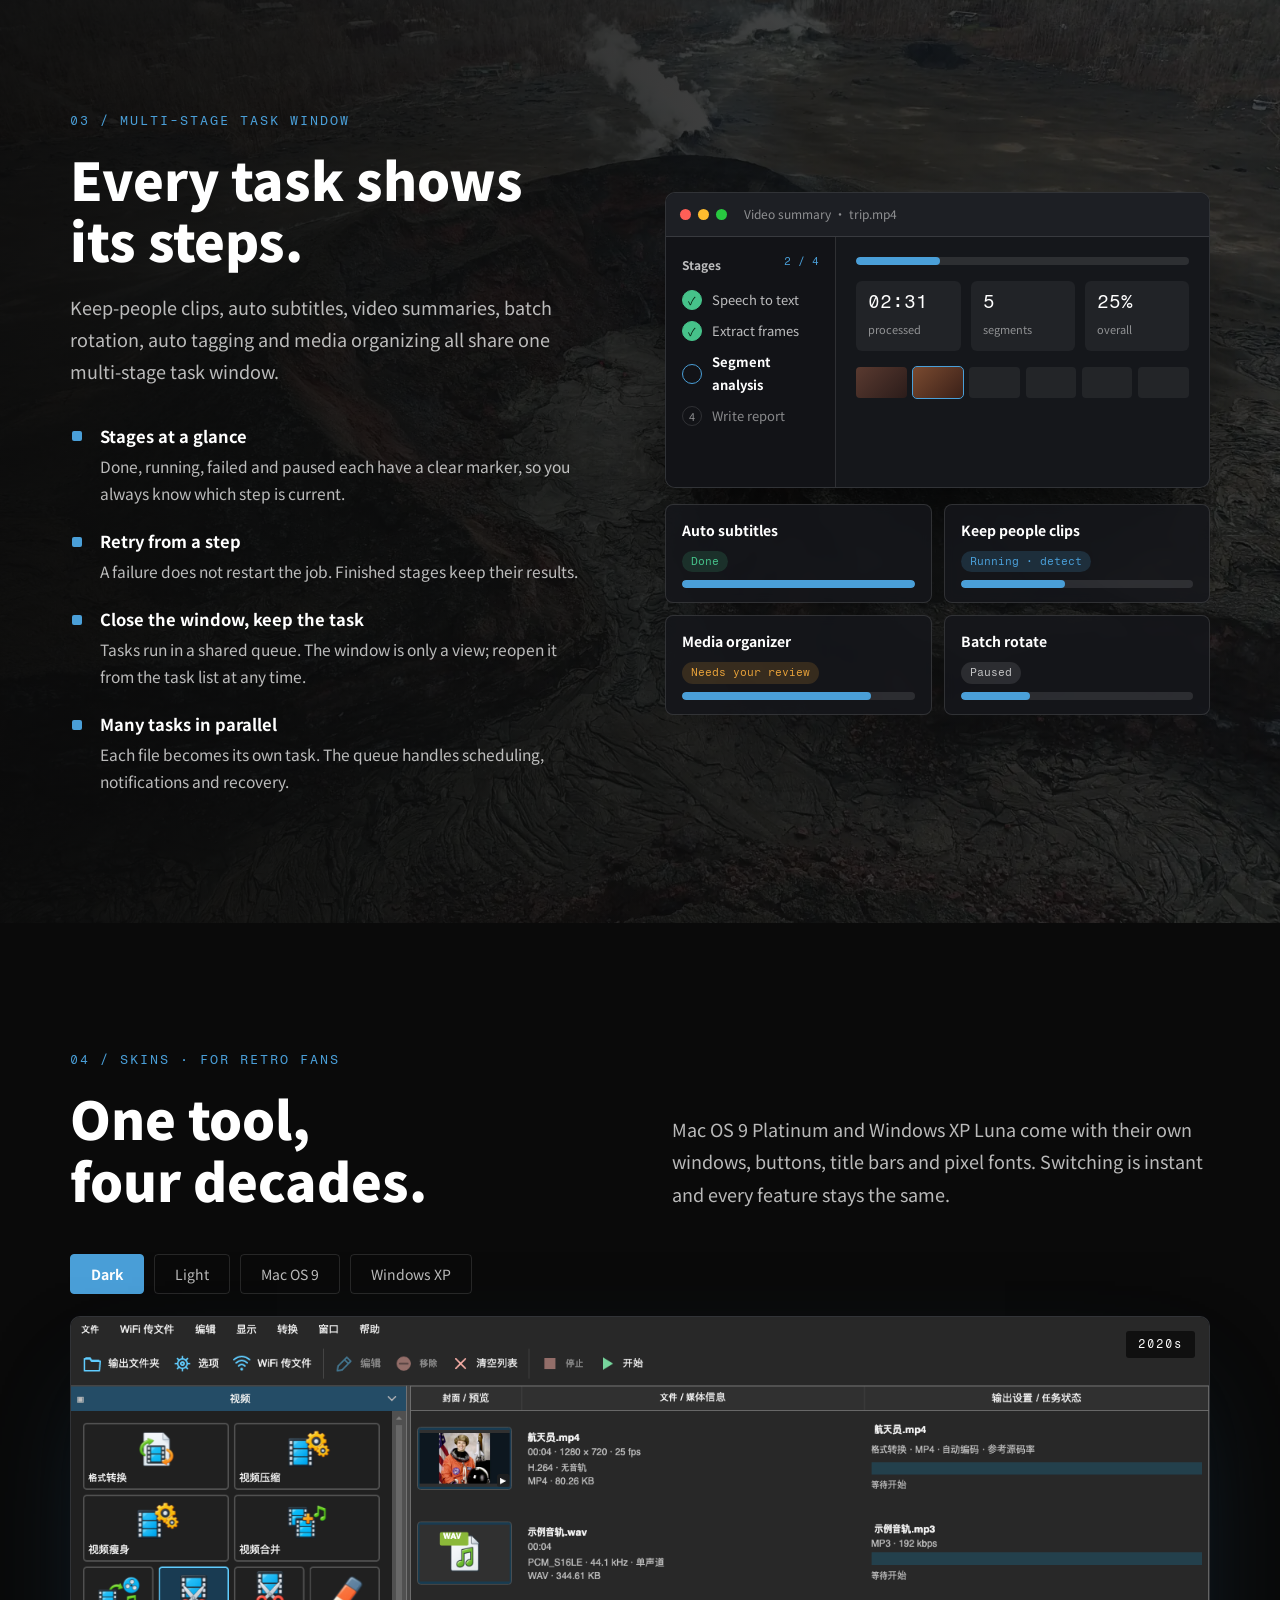
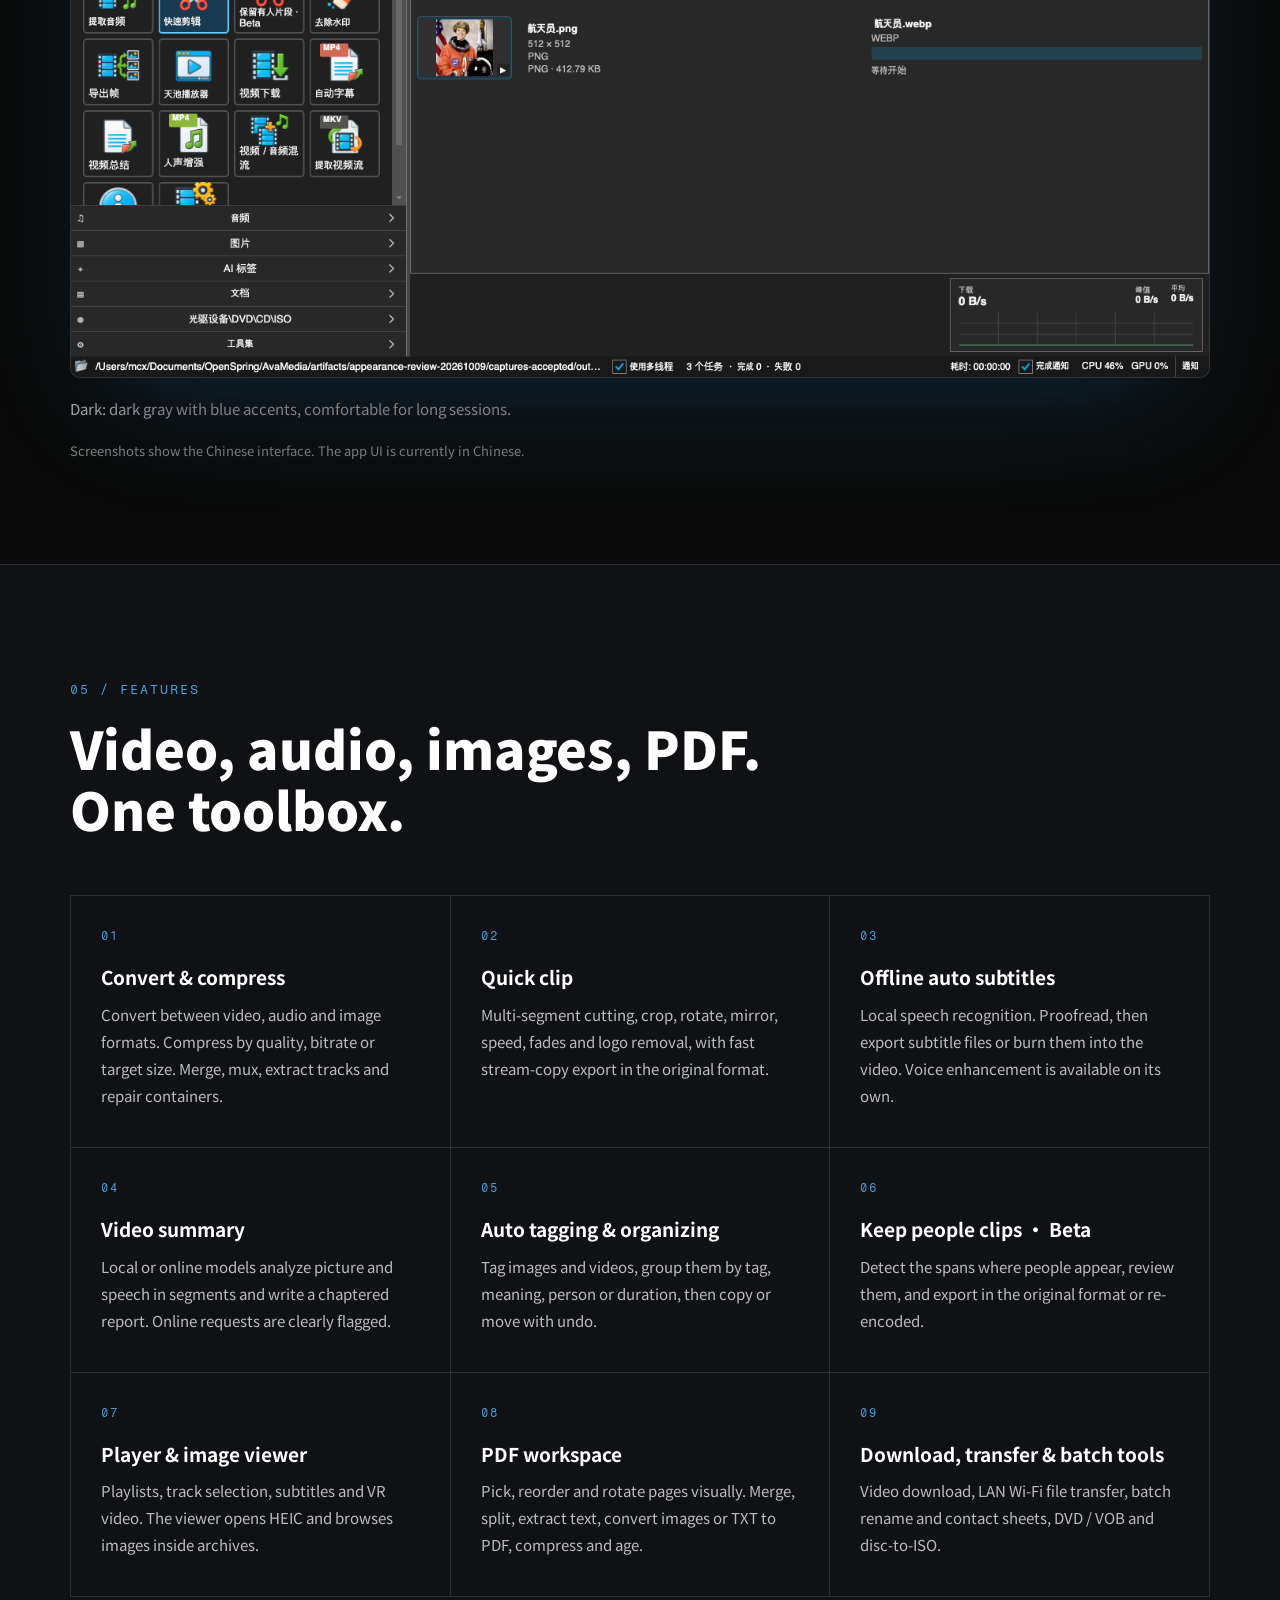
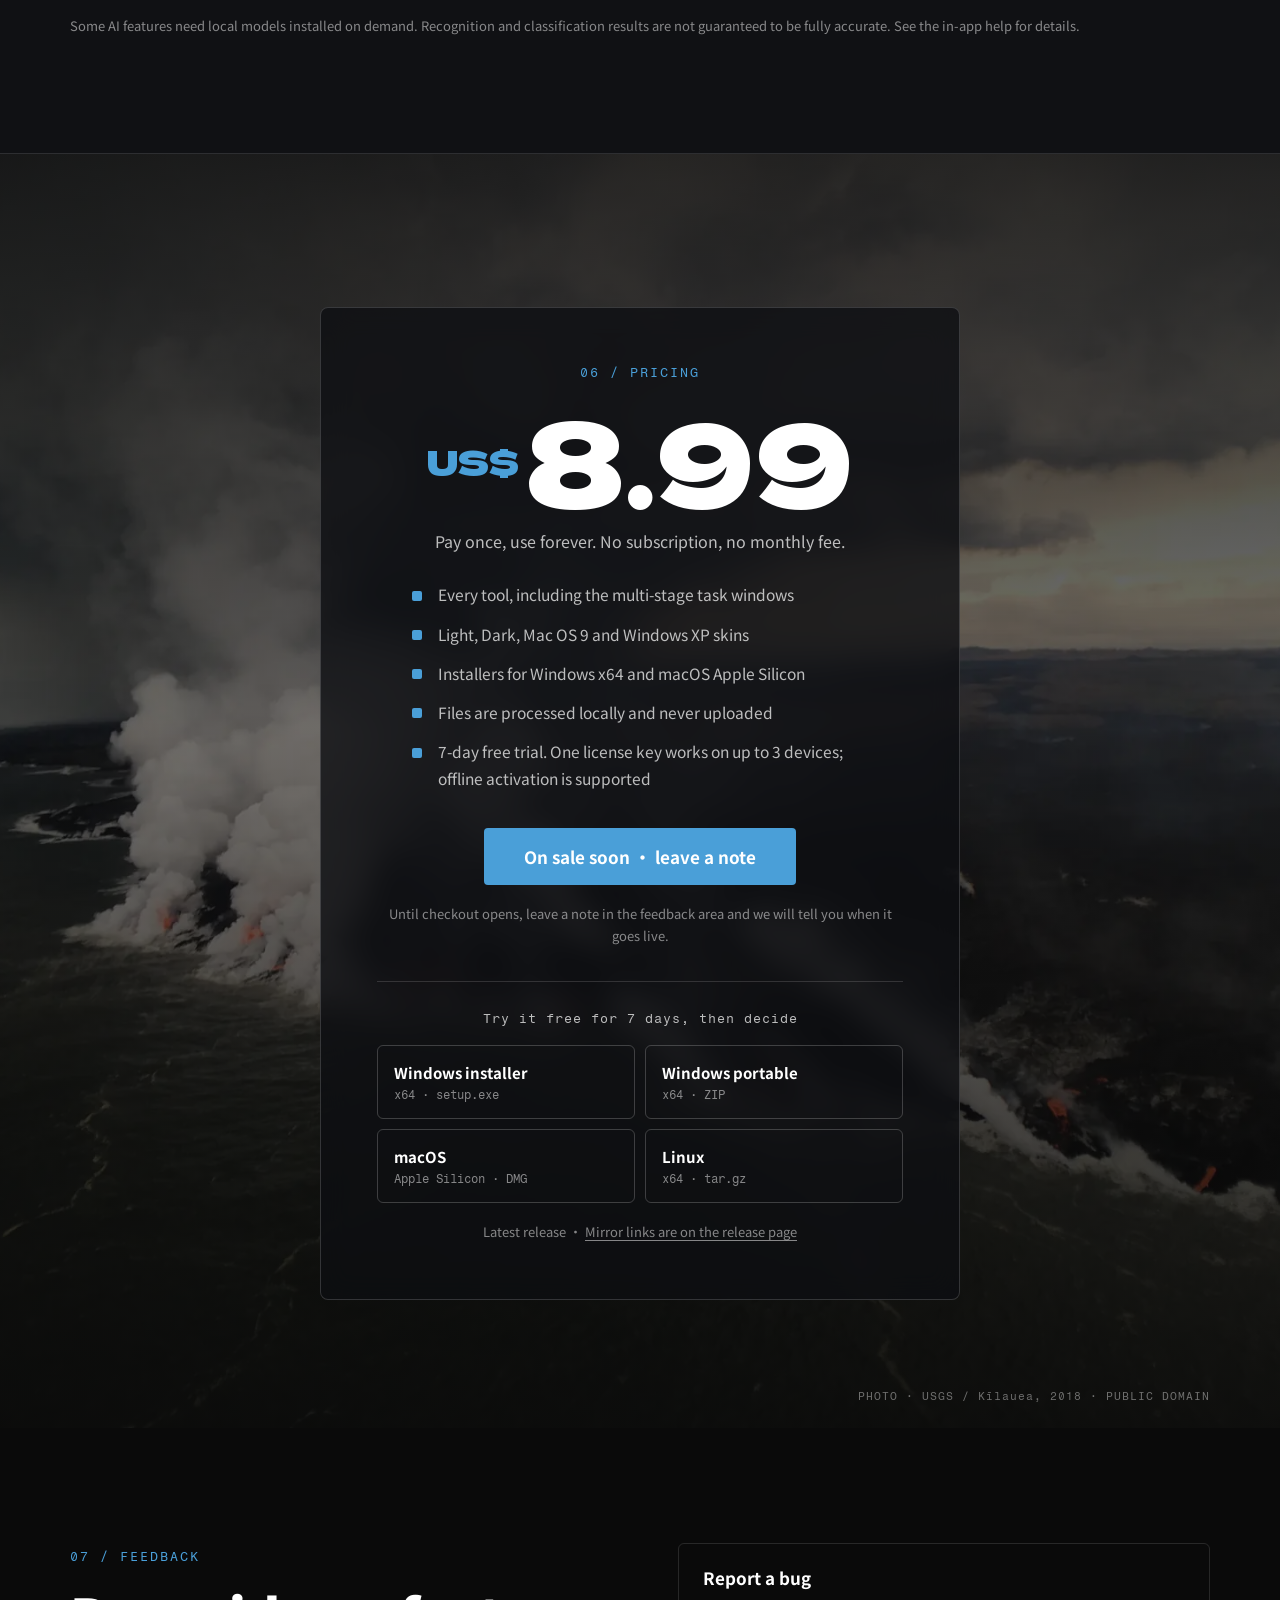
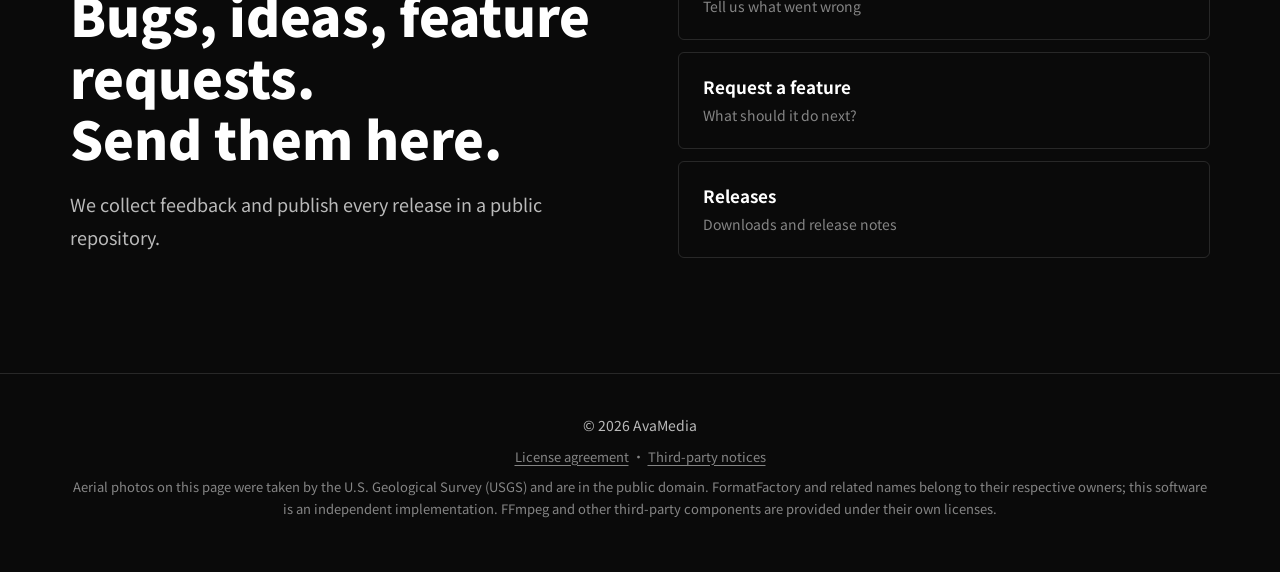
==== commit b326b541: "feat(site): rebuild convert, subtitle, summary, tag and PDF demos with CC0 media Co-Authored-By: Cla" ====
--- a/site/en/index.html
+++ b/site/en/index.html
@@ -19,7 +19,7 @@
 <link rel="preconnect" href="https://fonts.gstatic.com" crossorigin>
 <link href="https://fonts.googleapis.com/css2?family=Dela+Gothic+One&family=Fragment+Mono&family=Noto+Sans+SC:wght@300..900&display=swap" rel="stylesheet">
 <link rel="preload" as="image" href="../media/volcano-crater.webp" fetchpriority="high">
-<link rel="stylesheet" href="../style.css?v=4">
+<link rel="stylesheet" href="../style.css?v=5">
 <script>document.documentElement.classList.add("js")</script>
 </head>
 <body class="en">
@@ -267,7 +267,7 @@
   <p class="fine">Aerial photos on this page were taken by the U.S. Geological Survey (USGS) and are in the public domain. FormatFactory and related names belong to their respective owners; this software is an independent implementation. FFmpeg and other third-party components are provided under their own licenses.</p>
 </footer>
 
-<script src="../site.js?v=4"></script>
-<script src="../visuals.js?v=4"></script>
+<script src="../site.js?v=5"></script>
+<script src="../visuals.js?v=5"></script>
 </body>
 </html>
--- a/site/style.css
+++ b/site/style.css
@@ -386,3 +386,16 @@
 .qc-video{position:absolute;inset:0;width:100%;height:100%;object-fit:cover;background:#000}
 .qc-thumbs{position:absolute;inset:0;background-size:100% 100%;background-repeat:no-repeat;background-color:#3a3a3c}
 .qc-pthumb{background-size:cover;background-position:center;background-color:#3a3a3c}
+
+/* real media in the other demos */
+.th{width:72px;height:44px;object-fit:cover;border-radius:6px;flex:none}
+.sub-bg{position:absolute;left:6%;top:52px;width:88%;height:112px;object-fit:cover;border-radius:8px}
+.wave{top:172px;height:34px}
+.sub-lines{top:214px;gap:4px}
+.sub-line{min-height:28px;padding:4px 10px}
+.sub-actions{bottom:8px}
+.sm-ch{grid-template-columns:72px 48px 1fr;align-items:center}
+.sm-ch img{width:72px;height:40px;object-fit:cover;border-radius:4px}
+.tile{background-size:cover;background-position:center;background-color:#2a2d33}
+.pg{width:25%;height:150px;background-size:cover;background-position:center top;background-color:#f2f2f0;padding:0}
+.pg b{position:absolute;left:8px;top:8px;background:rgba(0,0,0,.6);color:#fff;padding:0 6px;border-radius:4px;font:700 13px var(--mono)}
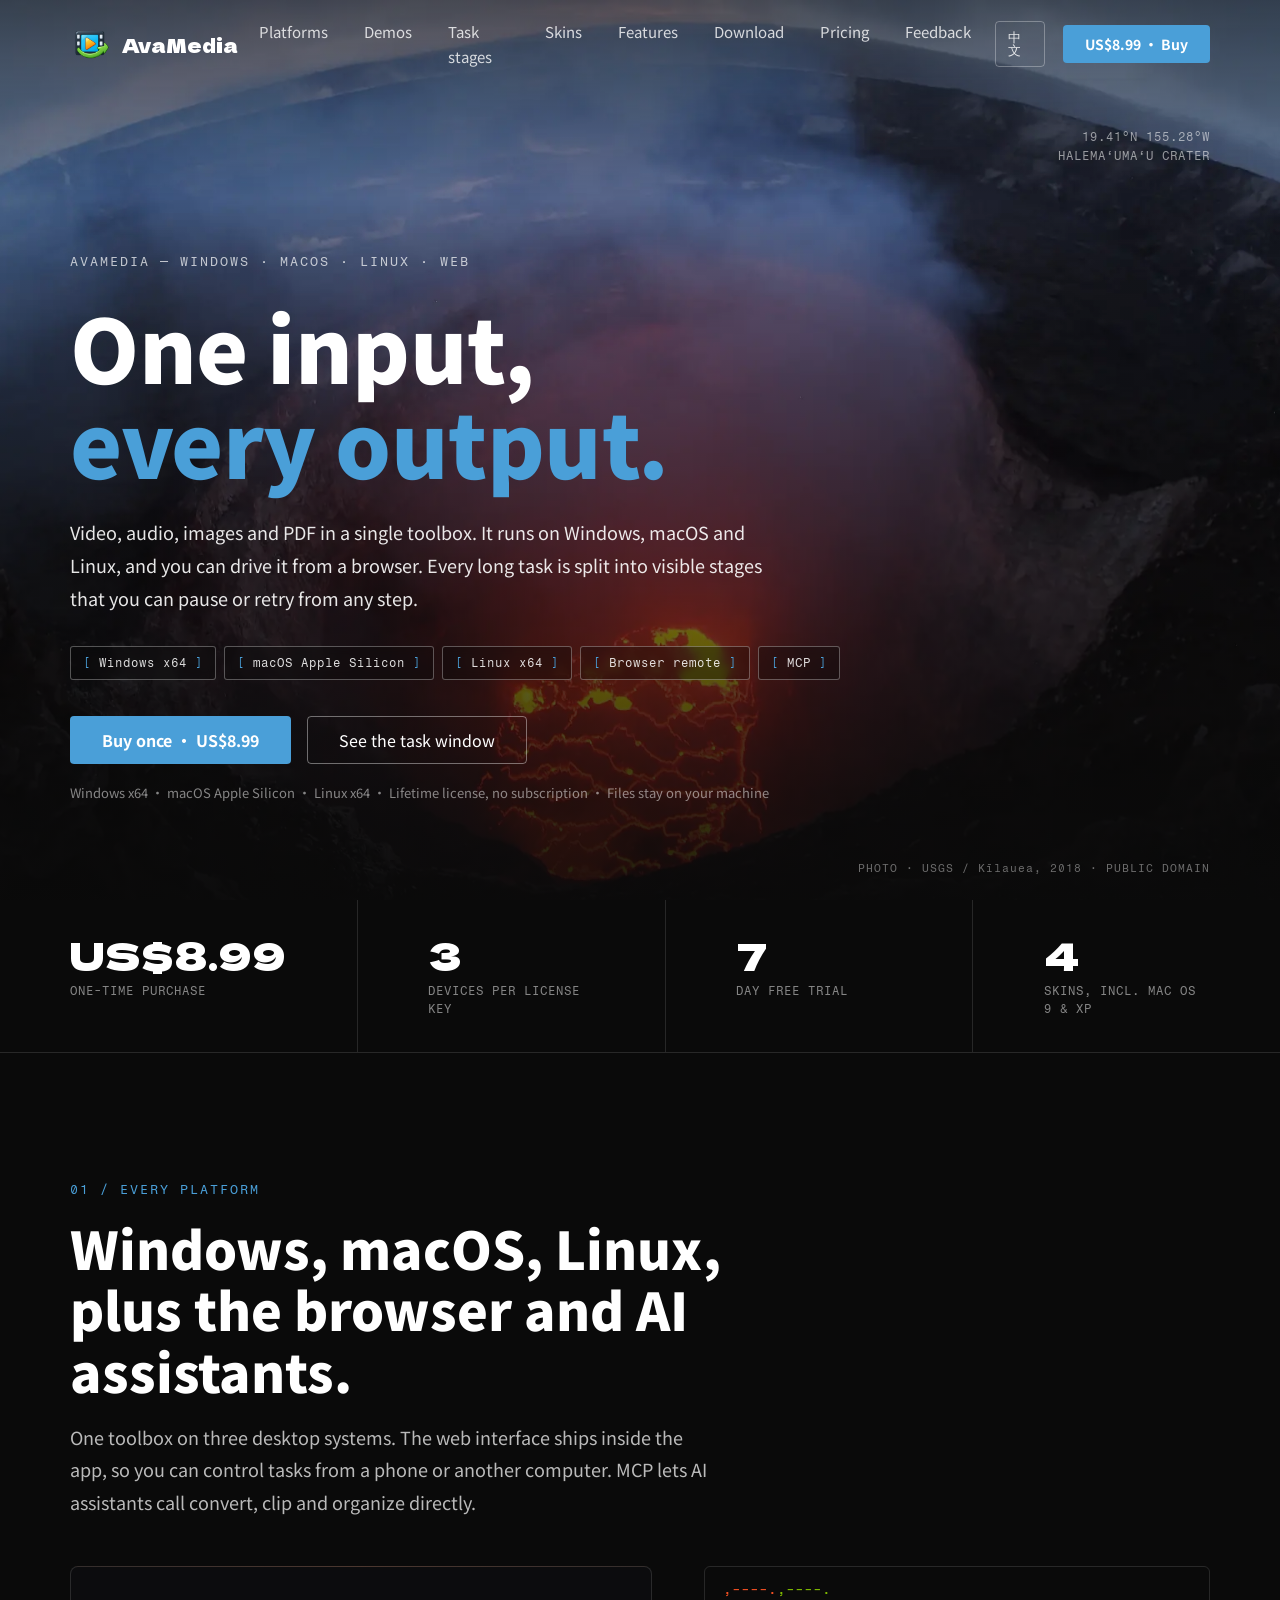
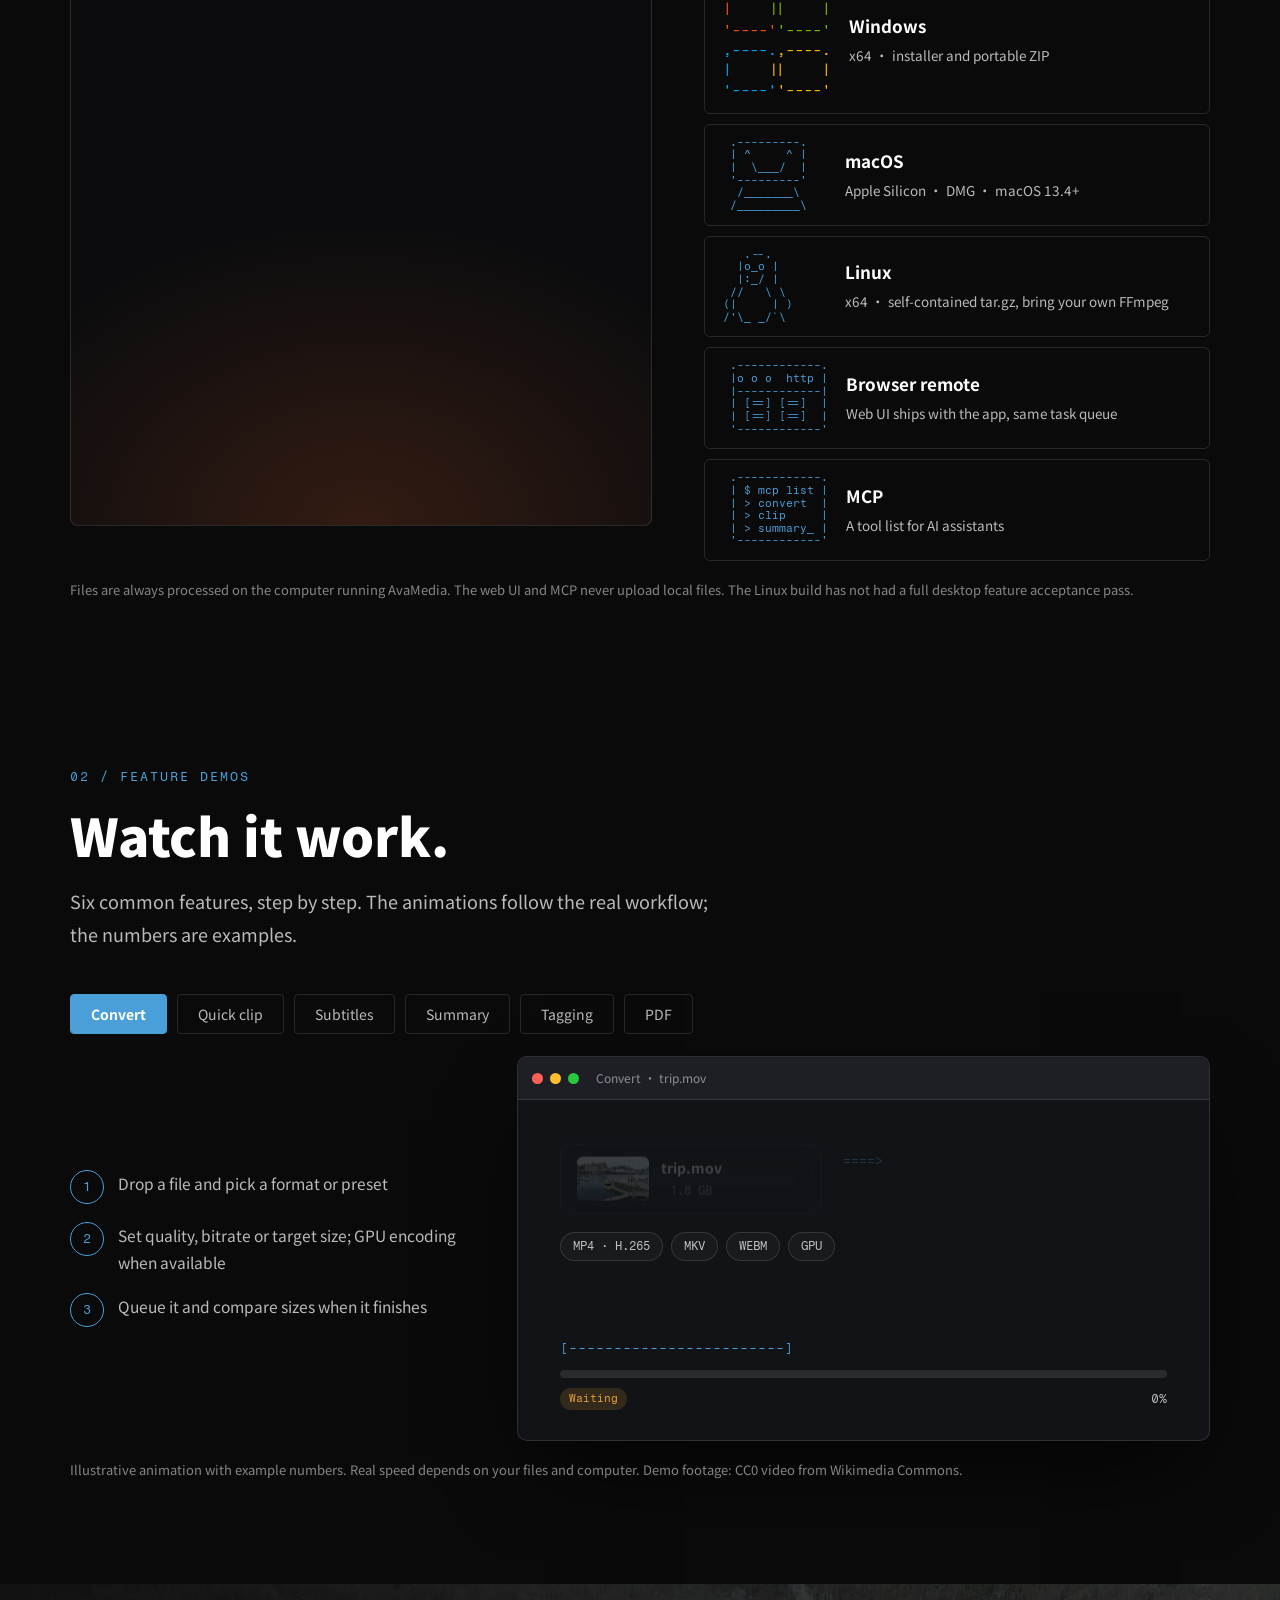
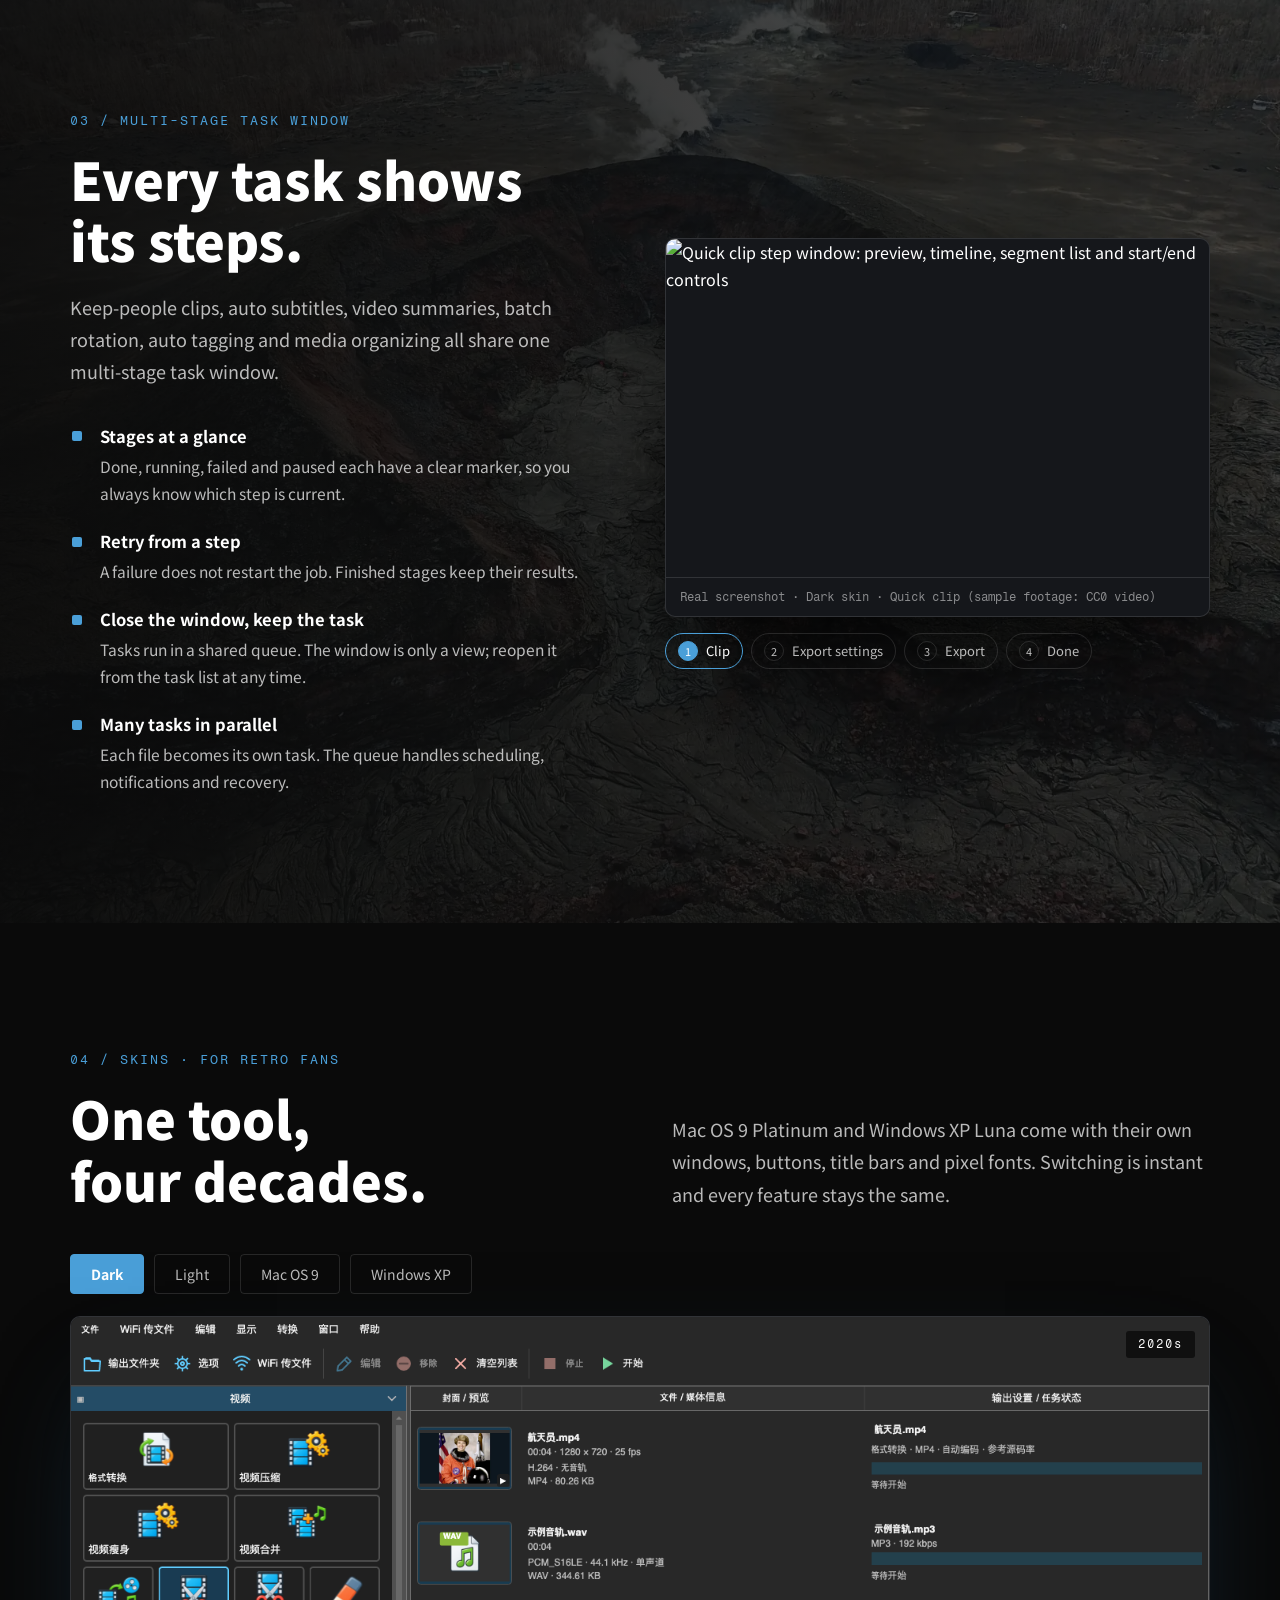
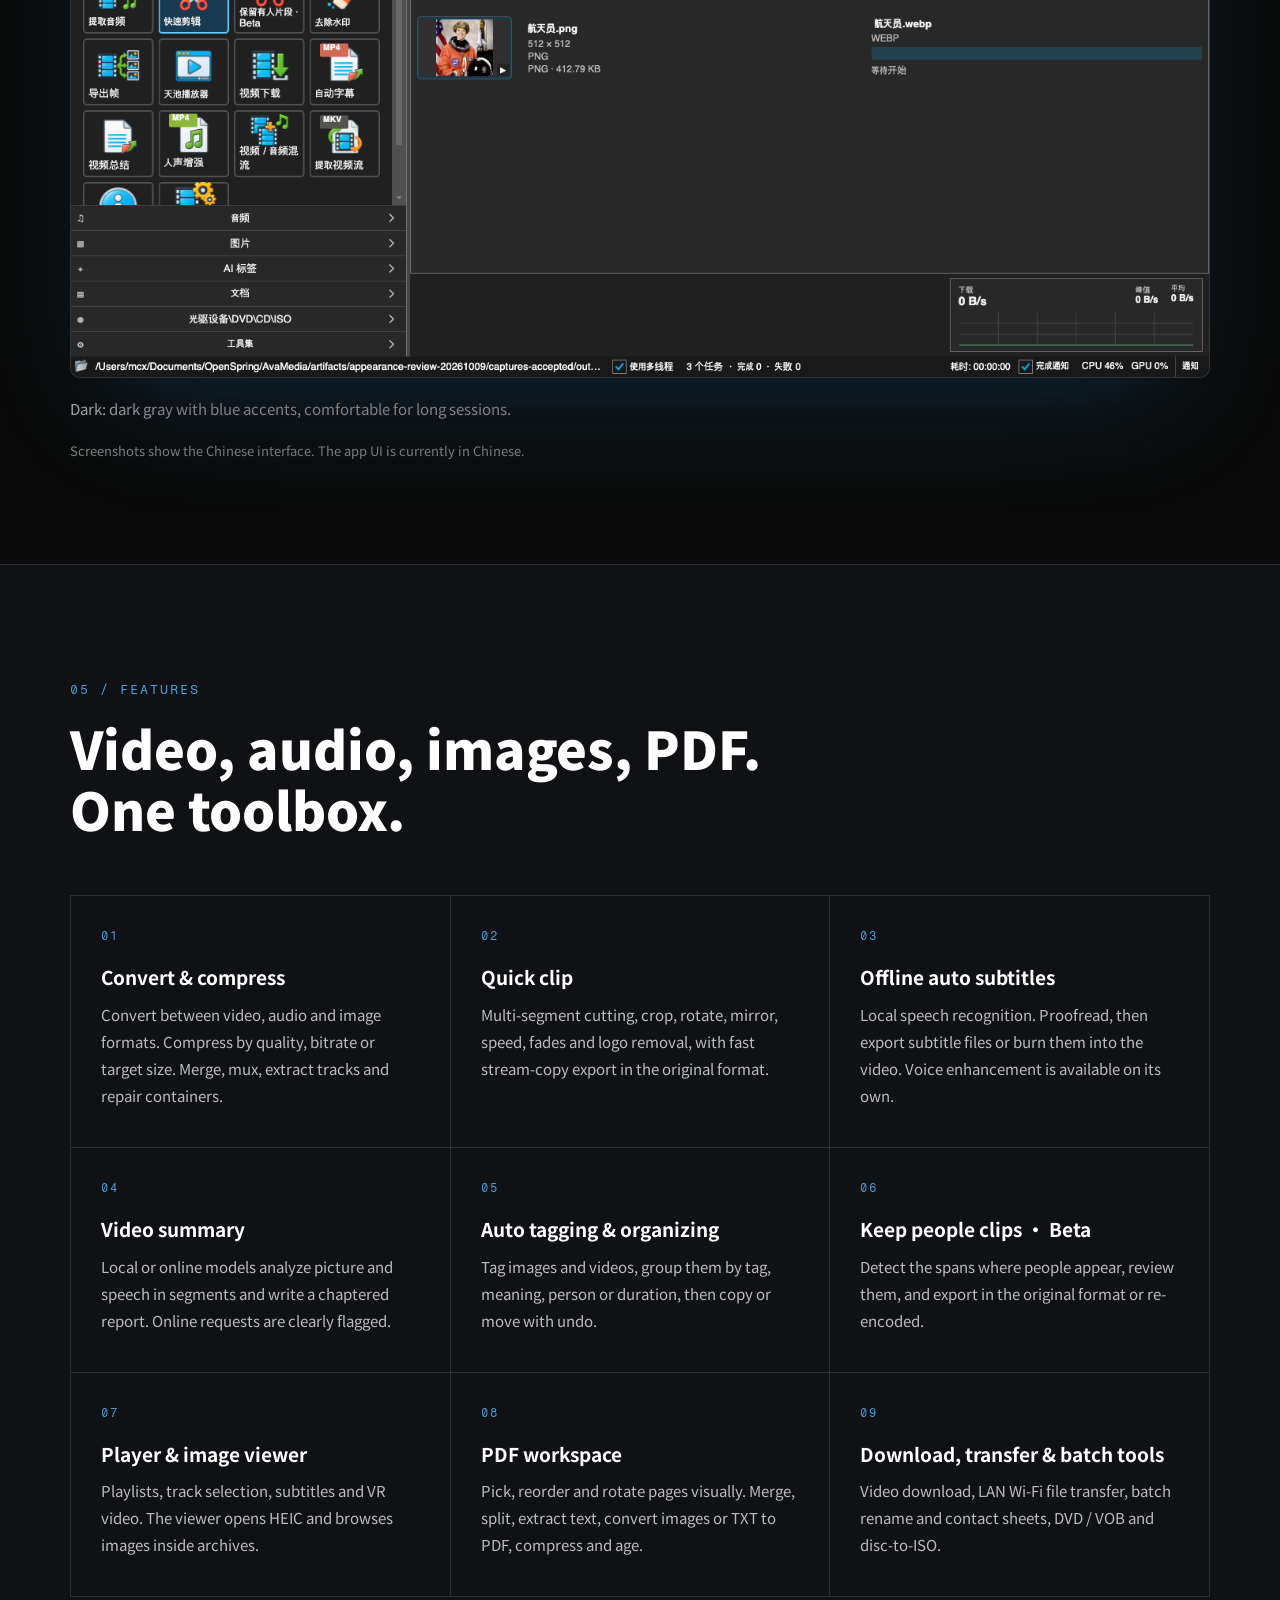
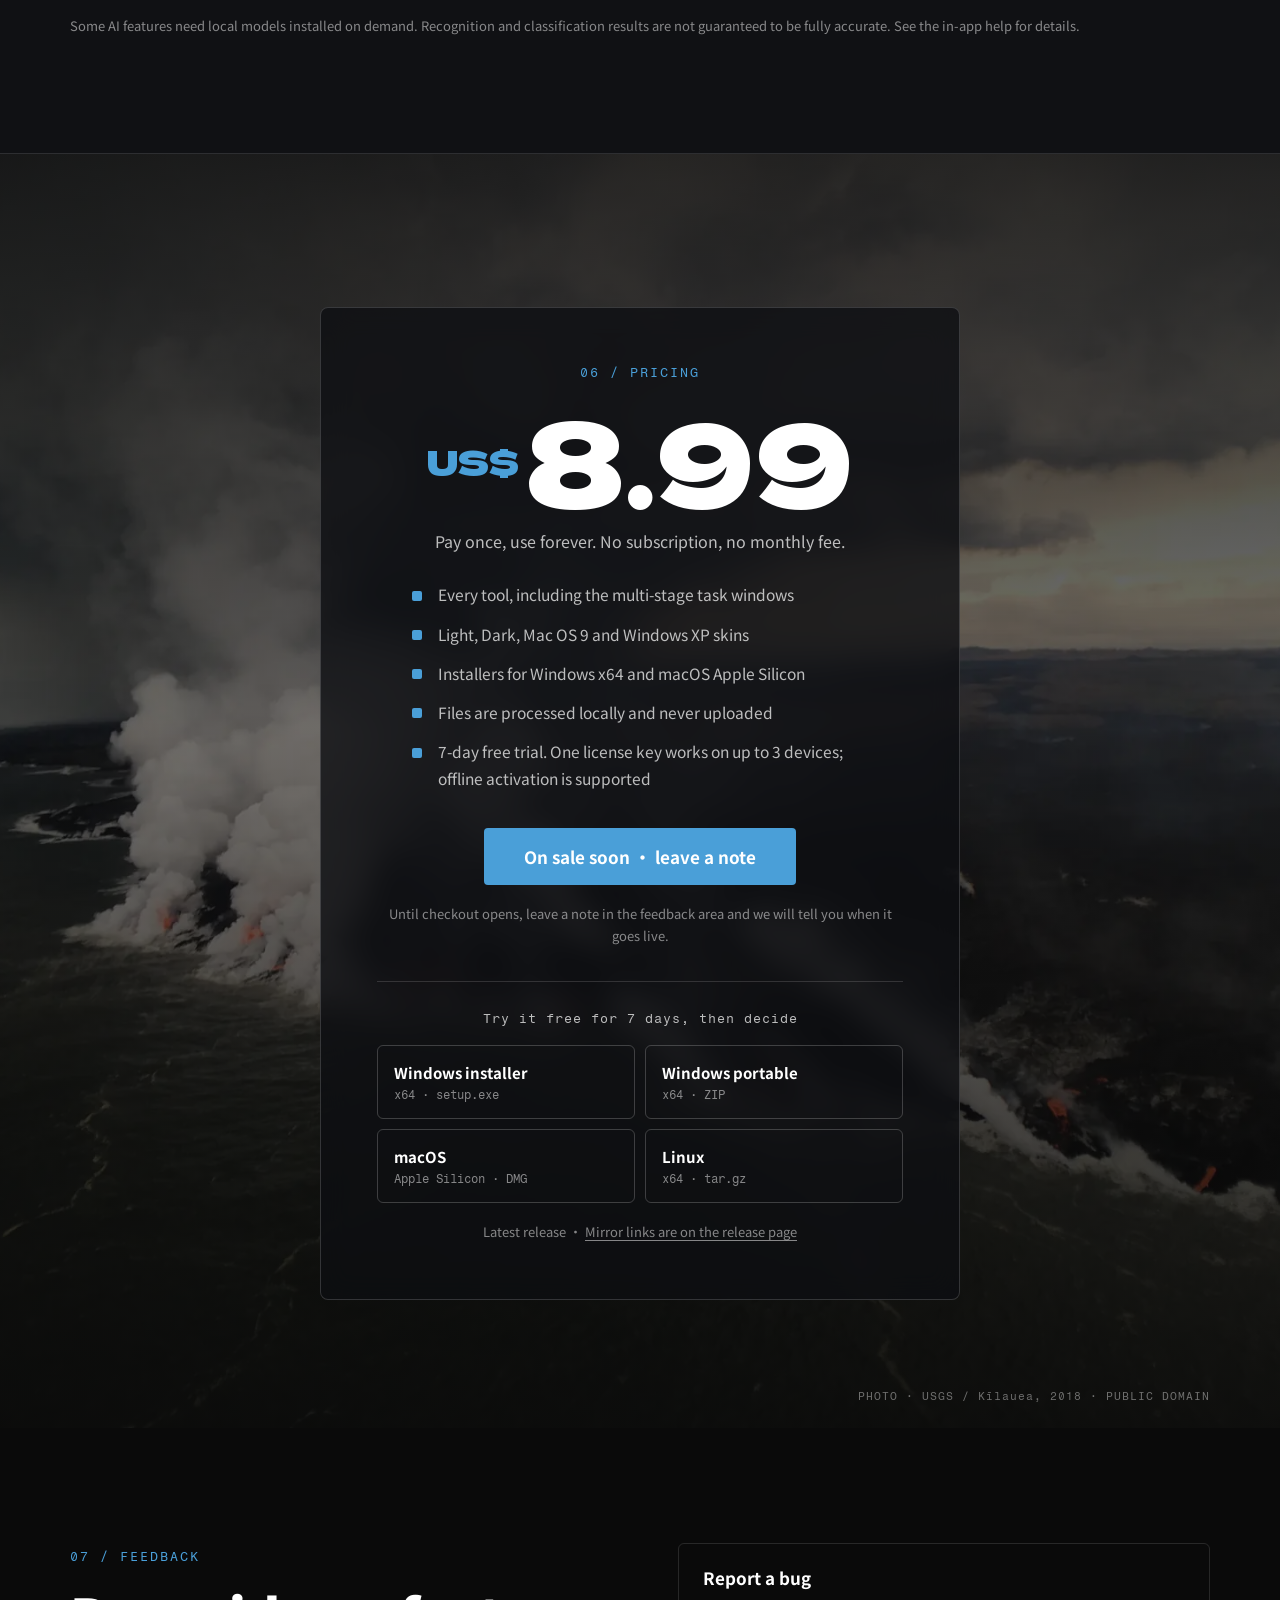
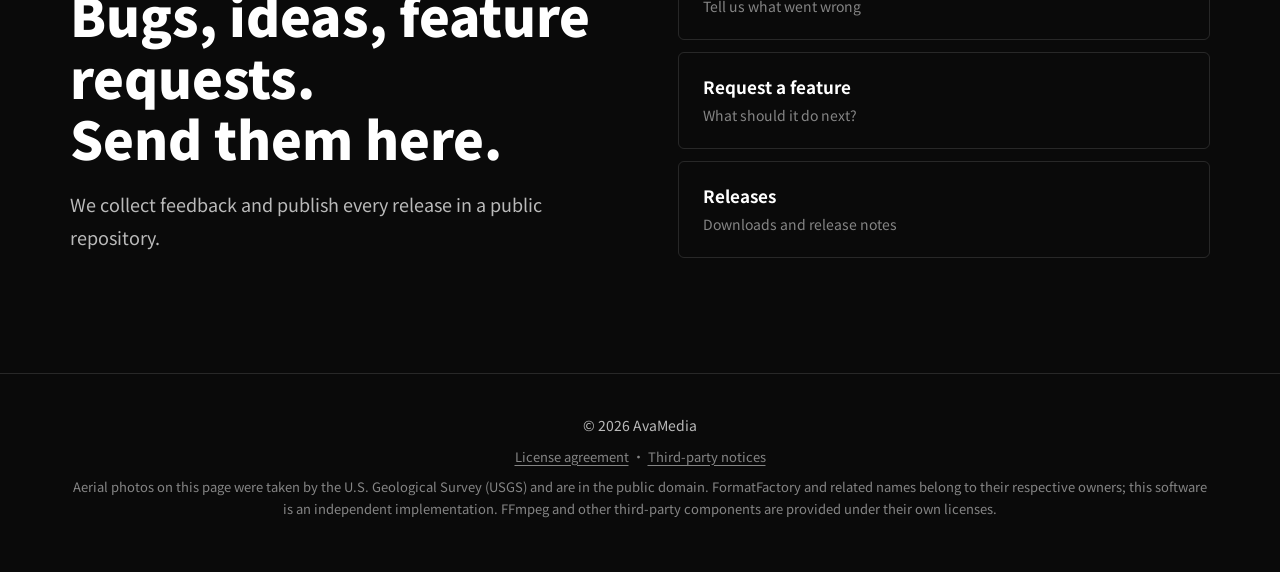
==== commit f9a924a7: "feat(site): show the real quick clip window in the task-window section Co-Authored-By: Claude Haiku " ====
--- a/site/en/index.html
+++ b/site/en/index.html
@@ -19,7 +19,7 @@
 <link rel="preconnect" href="https://fonts.gstatic.com" crossorigin>
 <link href="https://fonts.googleapis.com/css2?family=Dela+Gothic+One&family=Fragment+Mono&family=Noto+Sans+SC:wght@300..900&display=swap" rel="stylesheet">
 <link rel="preload" as="image" href="../media/volcano-crater.webp" fetchpriority="high">
-<link rel="stylesheet" href="../style.css?v=5">
+<link rel="stylesheet" href="../style.css?v=6">
 <script>document.documentElement.classList.add("js")</script>
 </head>
 <body class="en">
@@ -139,32 +139,12 @@
         <li><b>Many tasks in parallel</b>Each file becomes its own task. The queue handles scheduling, notifications and recovery.</li>
       </ul>
     </div>
-    <div class="reveal" aria-hidden="true">
-      <div class="win dark-win">
-        <div class="titlebar"><i></i><i></i><i></i><span>Video summary · trip.mp4</span></div>
-        <div class="win-body">
-          <aside>
-            <b>Stages <em>2 / 4</em></b>
-            <ol>
-              <li class="done"><span>✓</span>Speech to text</li>
-              <li class="done"><span>✓</span>Extract frames</li>
-              <li class="run"><span class="spin"></span>Segment analysis</li>
-              <li><span>4</span>Write report</li>
-            </ol>
-          </aside>
-          <section>
-            <div class="progress"><div style="width:58%"></div></div>
-            <div class="stat-row"><div><b>03:12</b><small>processed</small></div><div><b>11</b><small>segments</small></div><div><b>58%</b><small>overall</small></div></div>
-            <div class="frames"><i class="d"></i><i class="d"></i><i class="d"></i><i class="r"></i><i></i><i></i></div>
-          </section>
-        </div>
-      </div>
-      <div class="queue">
-        <div><b>Auto subtitles</b><span class="pill ok">Done</span><div class="progress"><div style="width:100%"></div></div></div>
-        <div><b>Keep people clips</b><span class="pill run">Running · detect</span><div class="progress"><div style="width:42%"></div></div></div>
-        <div><b>Media organizer</b><span class="pill wait">Needs your review</span><div class="progress"><div style="width:76%"></div></div></div>
-        <div><b>Batch rotate</b><span class="pill pause">Paused</span><div class="progress"><div style="width:30%"></div></div></div>
-      </div>
+    <div class="reveal">
+      <figure class="app-shot">
+        <img src="media/app-quick-clip.webp" width="1280" height="800" loading="lazy" decoding="async" alt="Quick clip step window: preview, timeline, segment list and start/end controls">
+        <figcaption>Real screenshot · Dark skin · Quick clip (sample footage: CC0 video)</figcaption>
+      </figure>
+      <ol class="step-chips" aria-label="Task steps"><li class="on"><span>1</span>Clip</li><li><span>2</span>Export settings</li><li><span>3</span>Export</li><li><span>4</span>Done</li></ol>
     </div>
   </div>
 </section>
@@ -267,7 +247,7 @@
   <p class="fine">Aerial photos on this page were taken by the U.S. Geological Survey (USGS) and are in the public domain. FormatFactory and related names belong to their respective owners; this software is an independent implementation. FFmpeg and other third-party components are provided under their own licenses.</p>
 </footer>
 
-<script src="../site.js?v=5"></script>
-<script src="../visuals.js?v=5"></script>
+<script src="../site.js?v=6"></script>
+<script src="../visuals.js?v=6"></script>
 </body>
 </html>
--- a/site/style.css
+++ b/site/style.css
@@ -399,3 +399,13 @@
 .tile{background-size:cover;background-position:center;background-color:#2a2d33}
 .pg{width:25%;height:150px;background-size:cover;background-position:center top;background-color:#f2f2f0;padding:0}
 .pg b{position:absolute;left:8px;top:8px;background:rgba(0,0,0,.6);color:#fff;padding:0 6px;border-radius:4px;font:700 13px var(--mono)}
+
+/* real screenshot in the task-window section */
+.app-shot{margin:0;border-radius:10px;overflow:hidden;border:1px solid var(--line);box-shadow:0 40px 90px -30px #000;background:#15171b}
+.app-shot img{display:block;width:100%;height:auto}
+.app-shot figcaption{padding:10px 14px;font:12px/1.5 var(--mono);color:var(--dim);border-top:1px solid var(--line)}
+.step-chips{list-style:none;display:flex;flex-wrap:wrap;gap:8px;margin:16px 0 0;padding:0}
+.step-chips li{display:flex;align-items:center;gap:8px;padding:6px 12px;border:1px solid var(--line);border-radius:99px;font-size:13px;color:var(--sub)}
+.step-chips li span{display:grid;place-items:center;width:20px;height:20px;border-radius:50%;border:1px solid var(--line);font-size:11px}
+.step-chips li.on{border-color:var(--accent);color:#fff}
+.step-chips li.on span{background:var(--accent);border-color:var(--accent);color:#fff}
